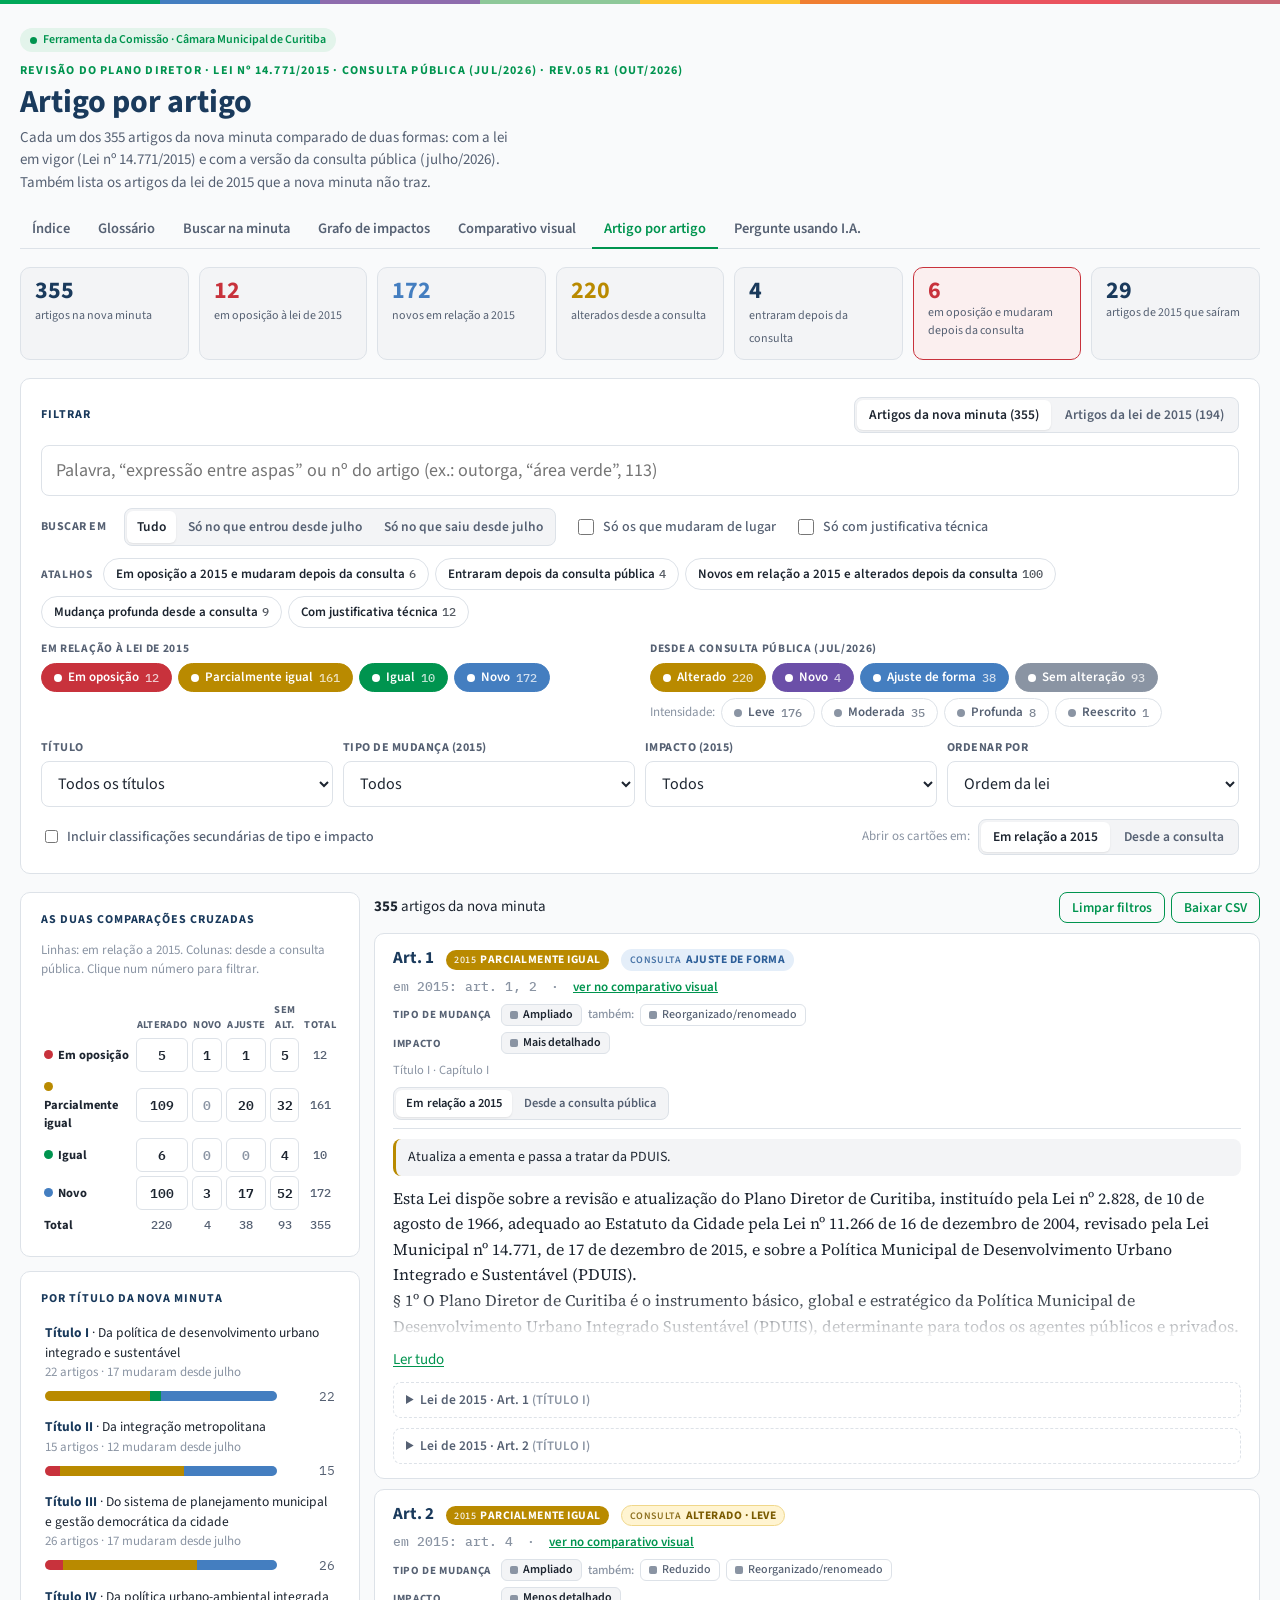
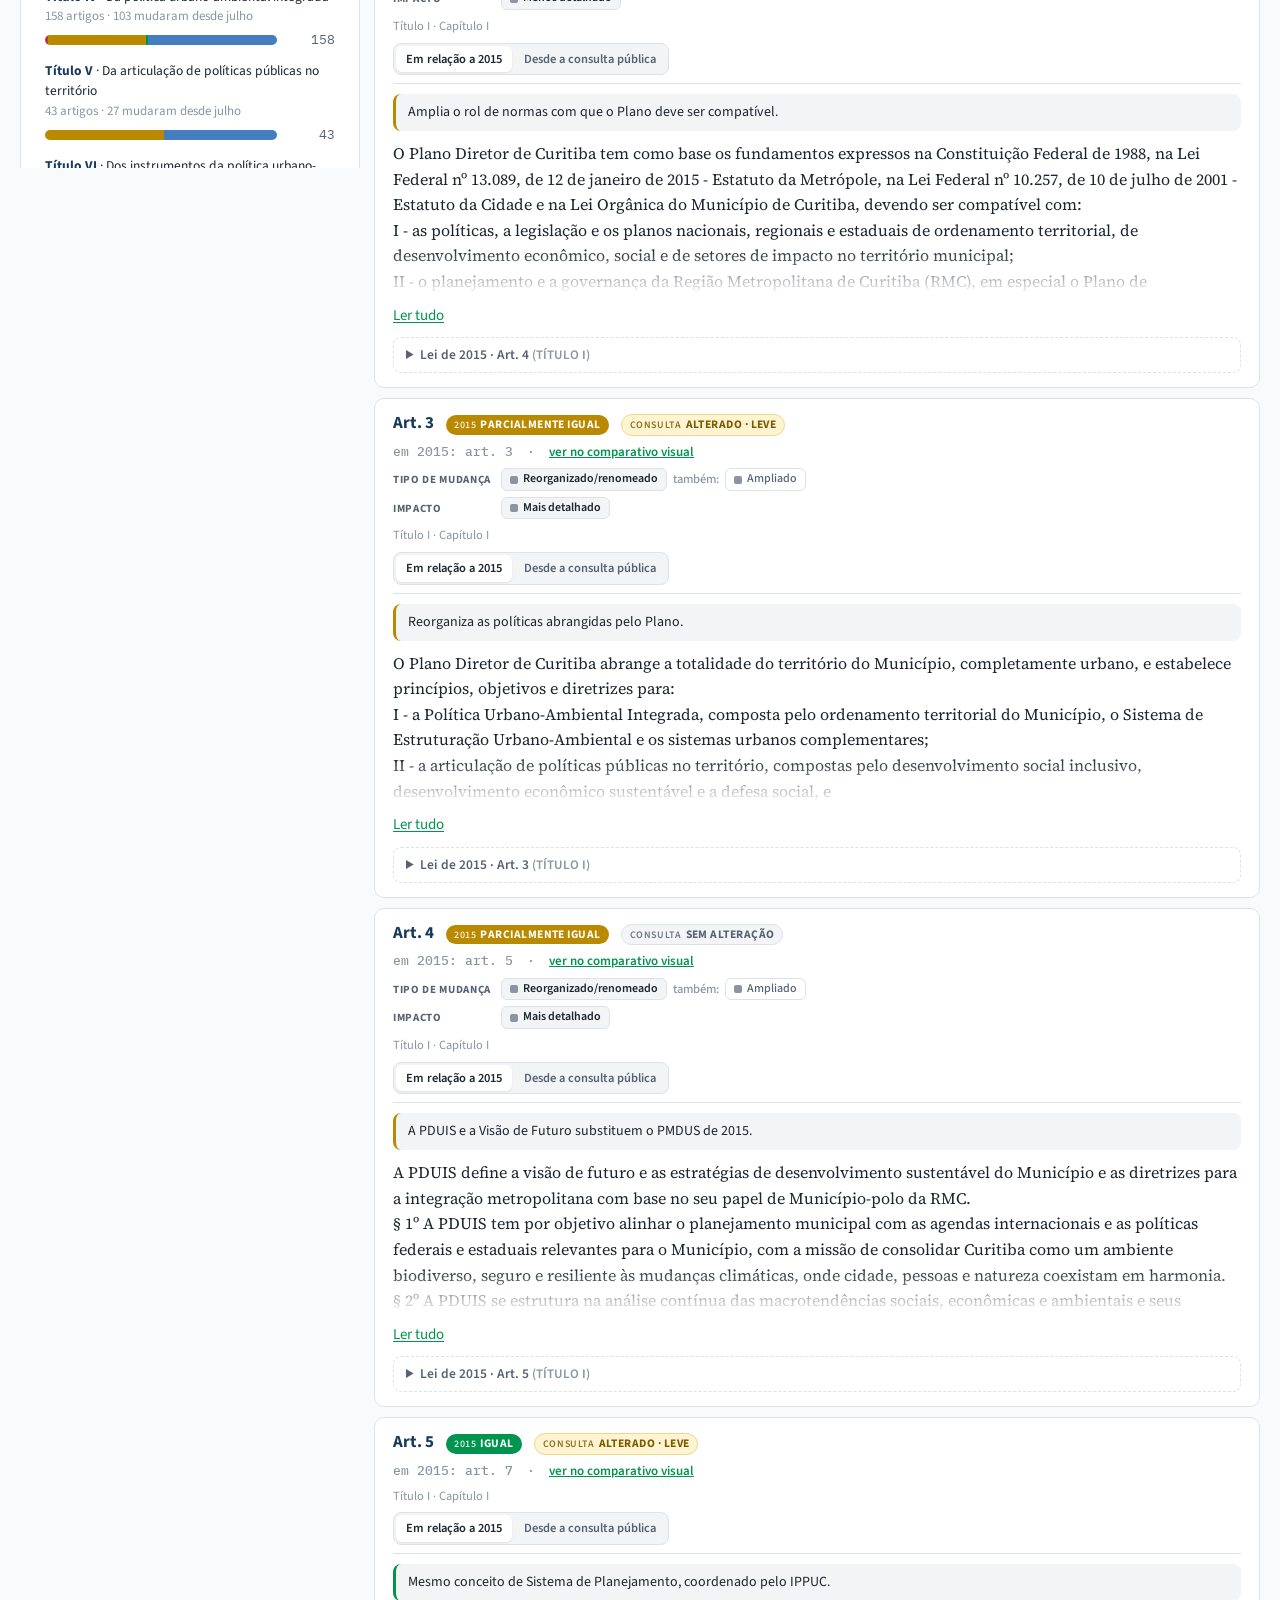
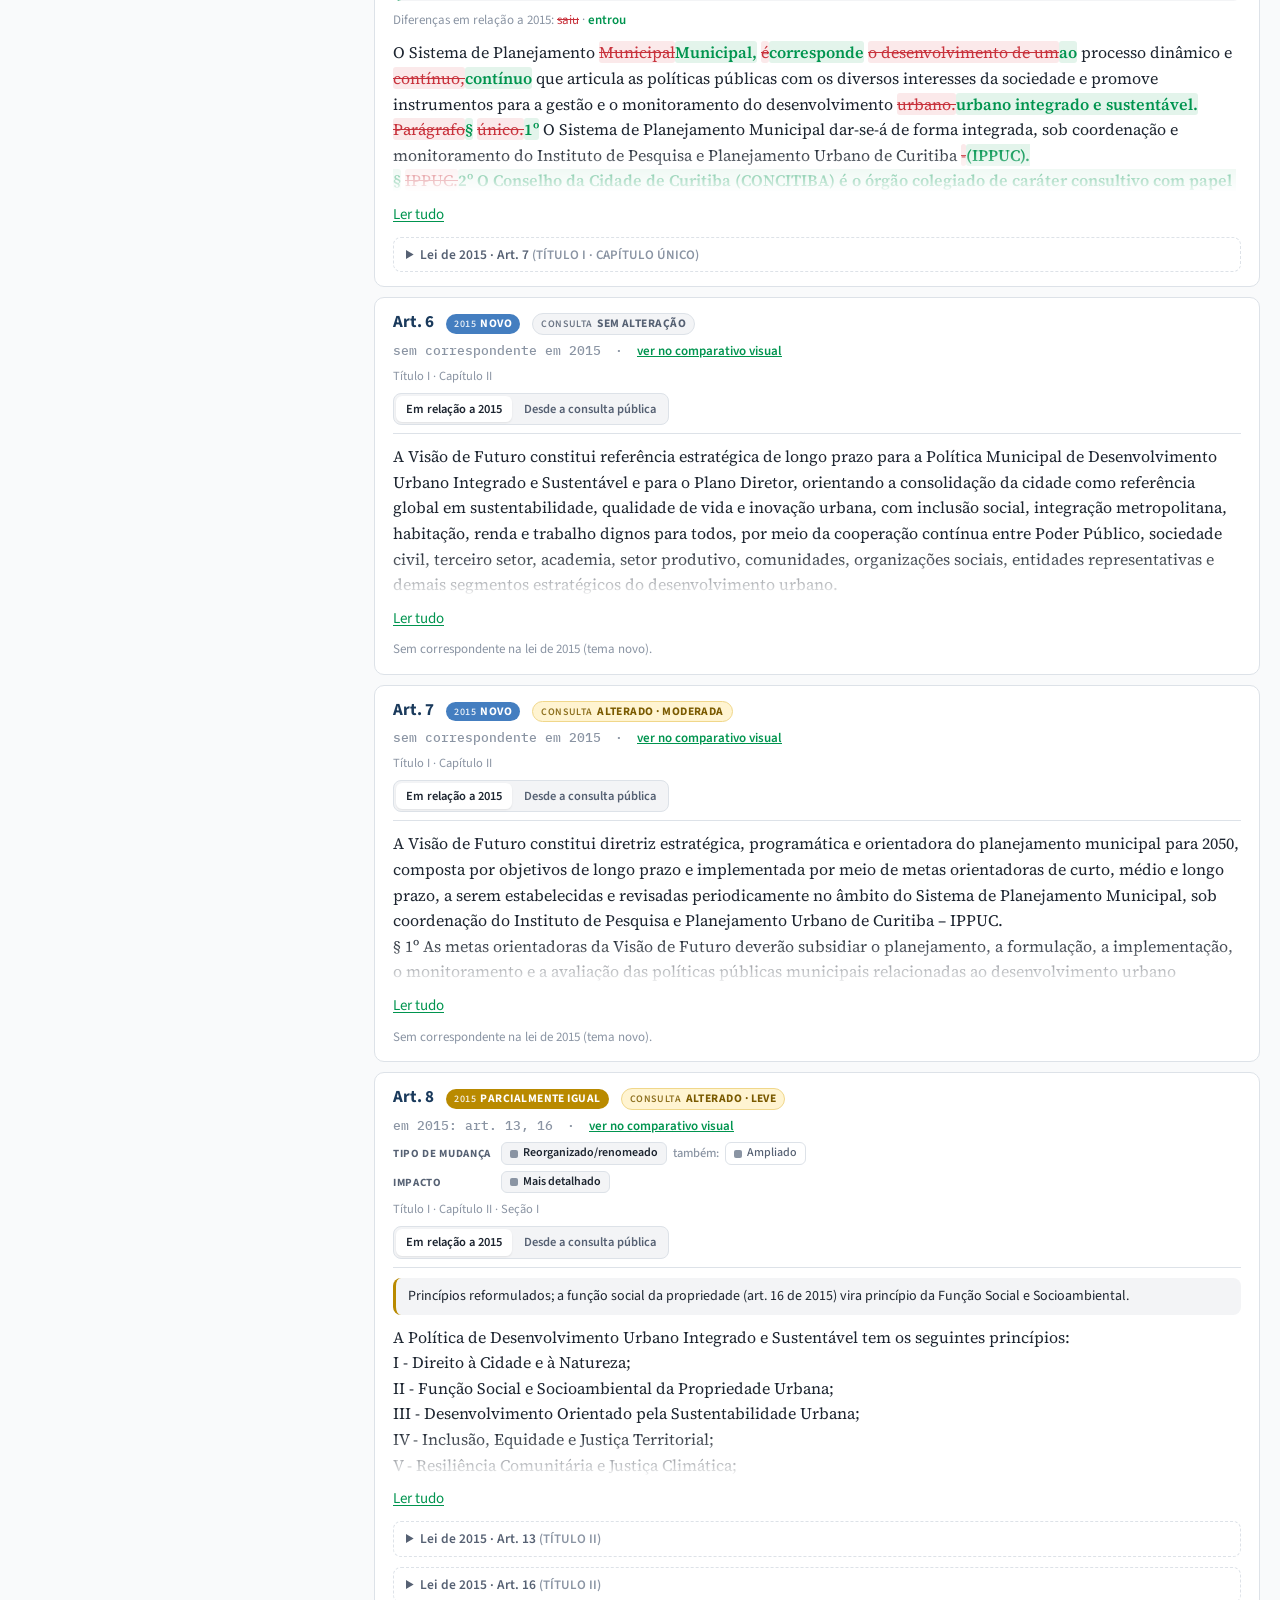
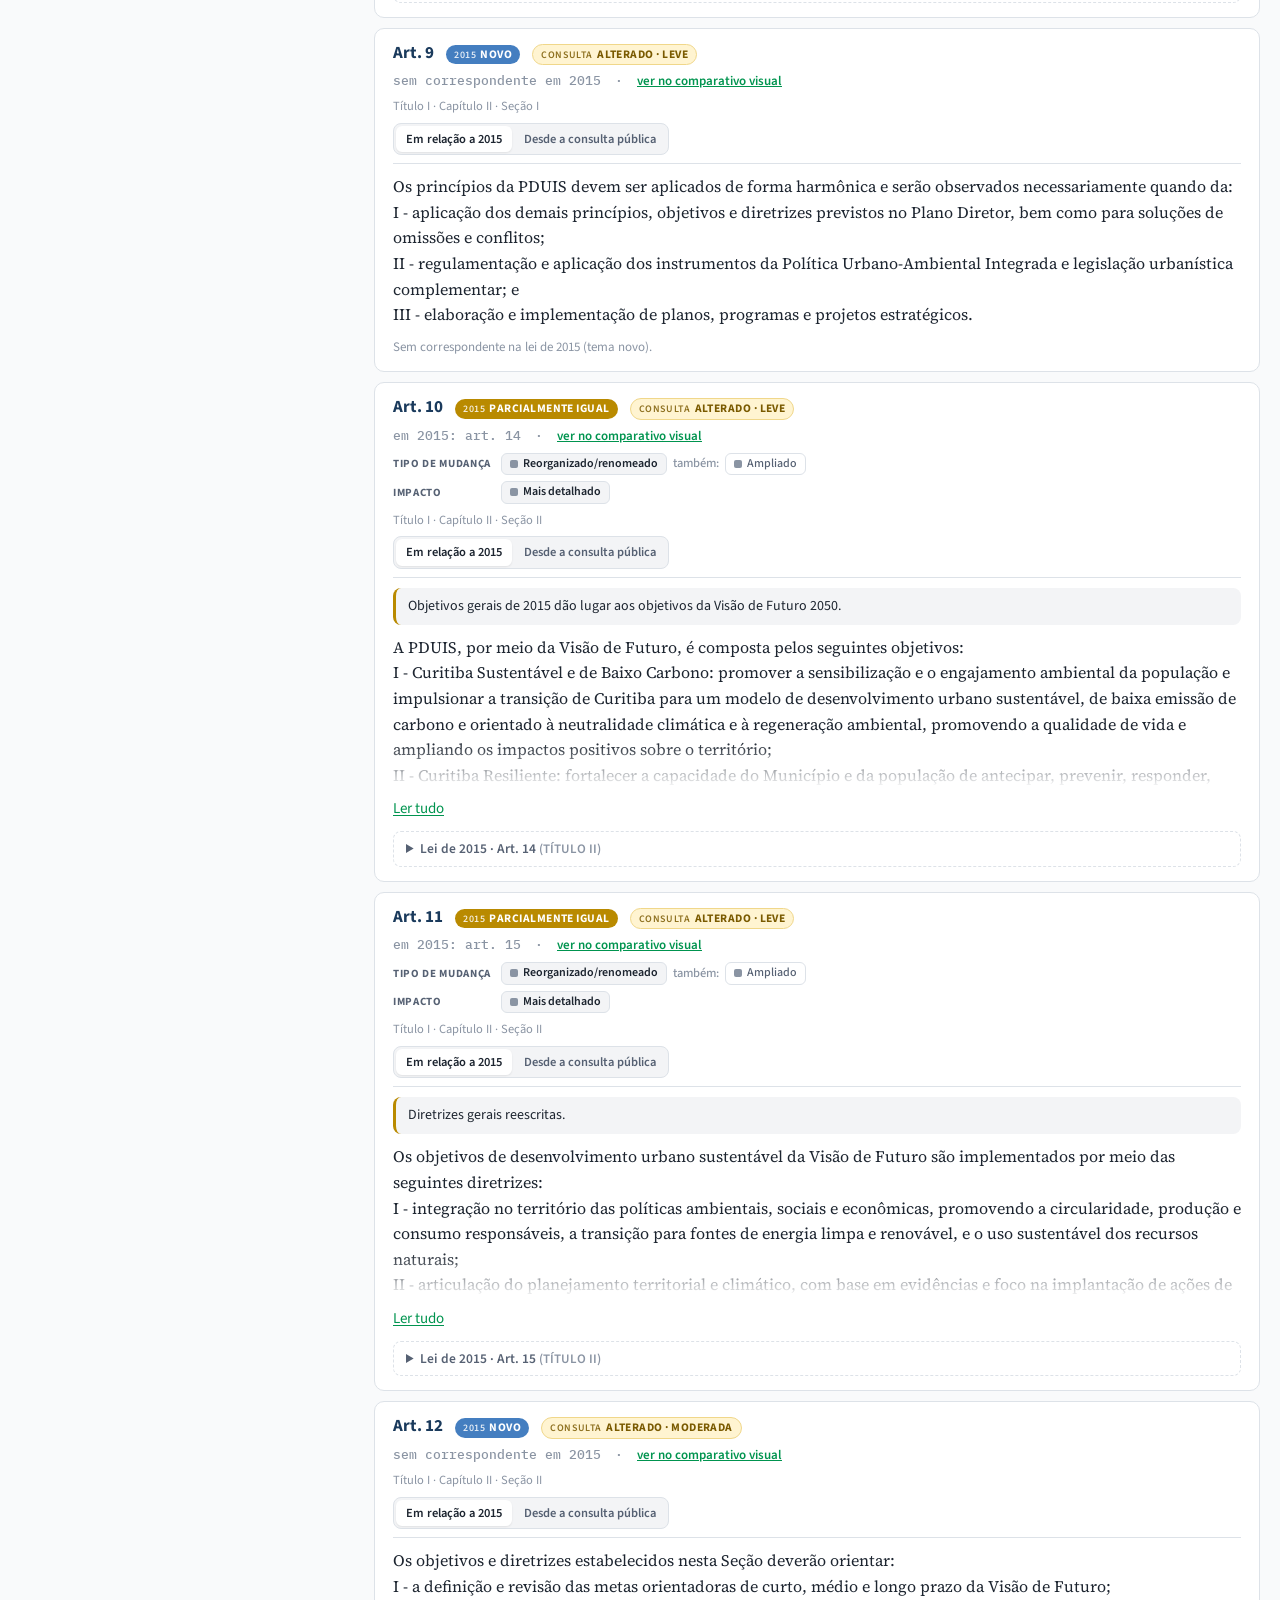
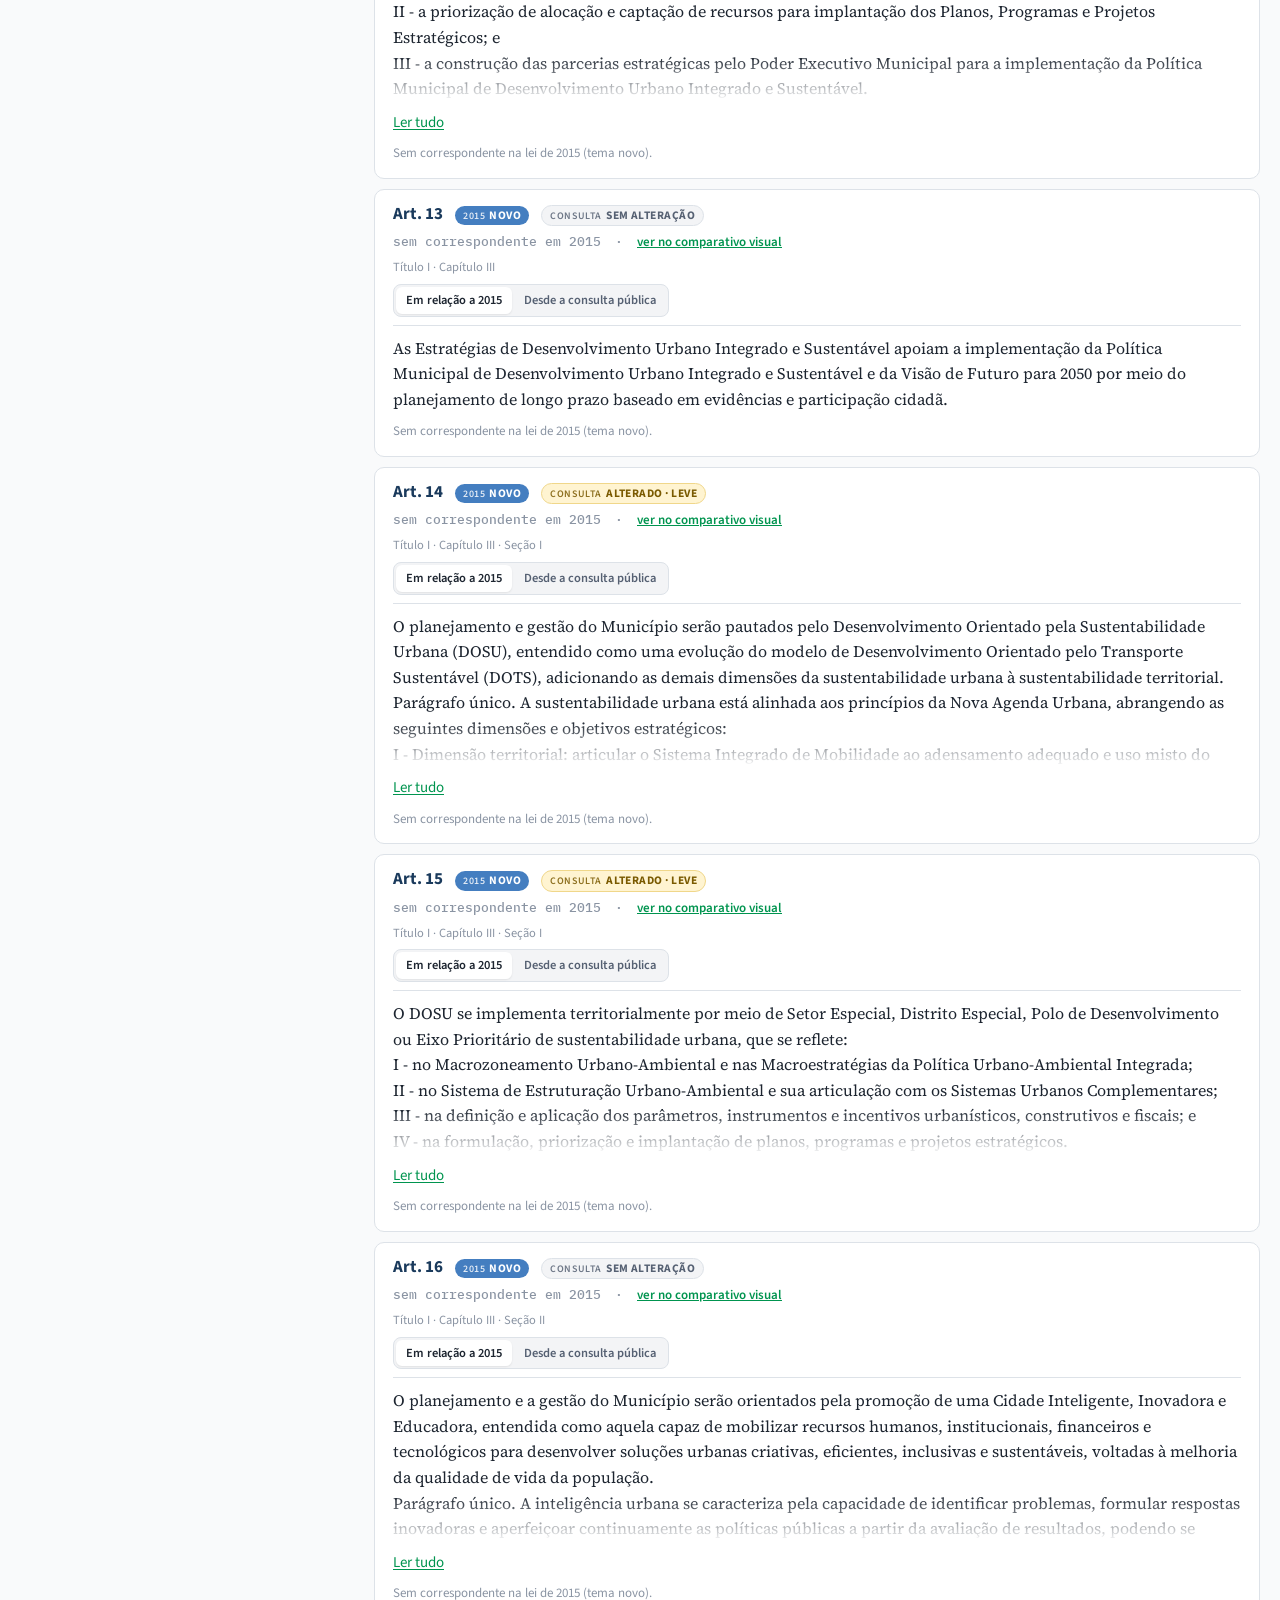
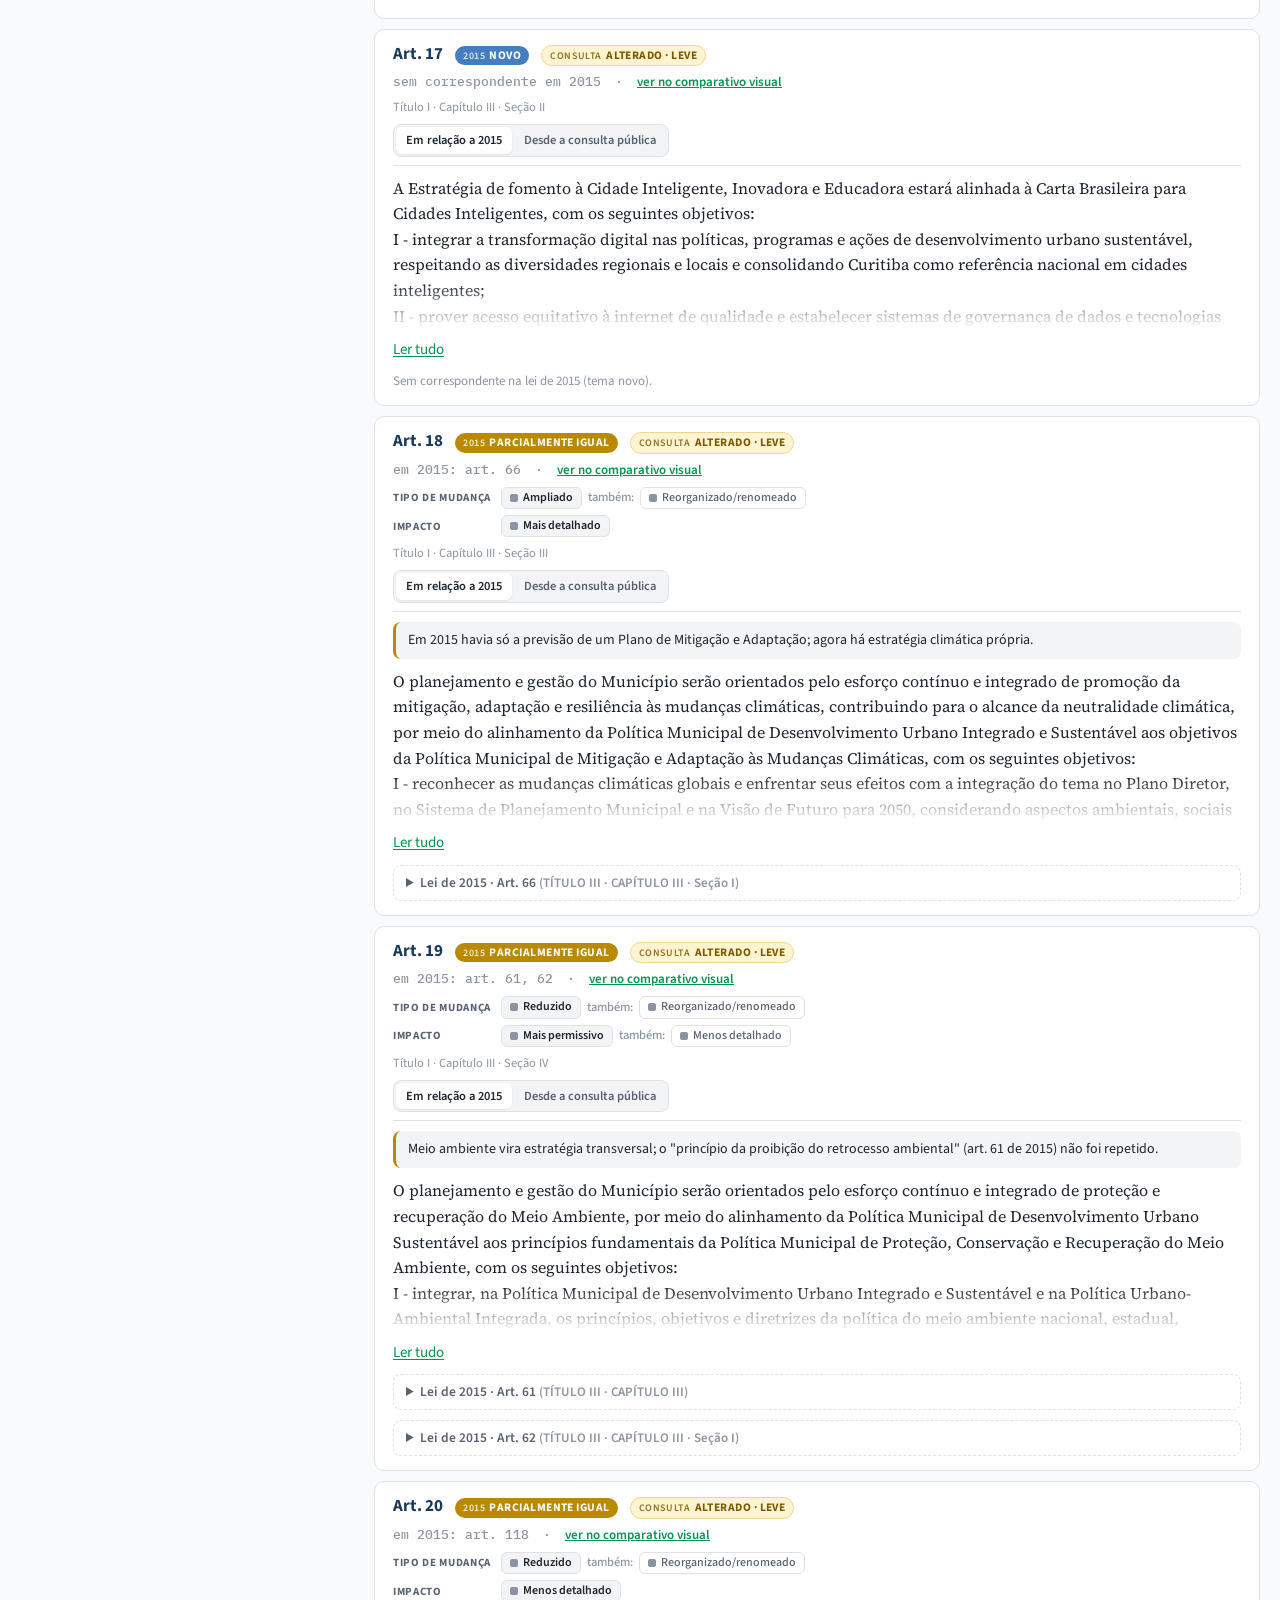
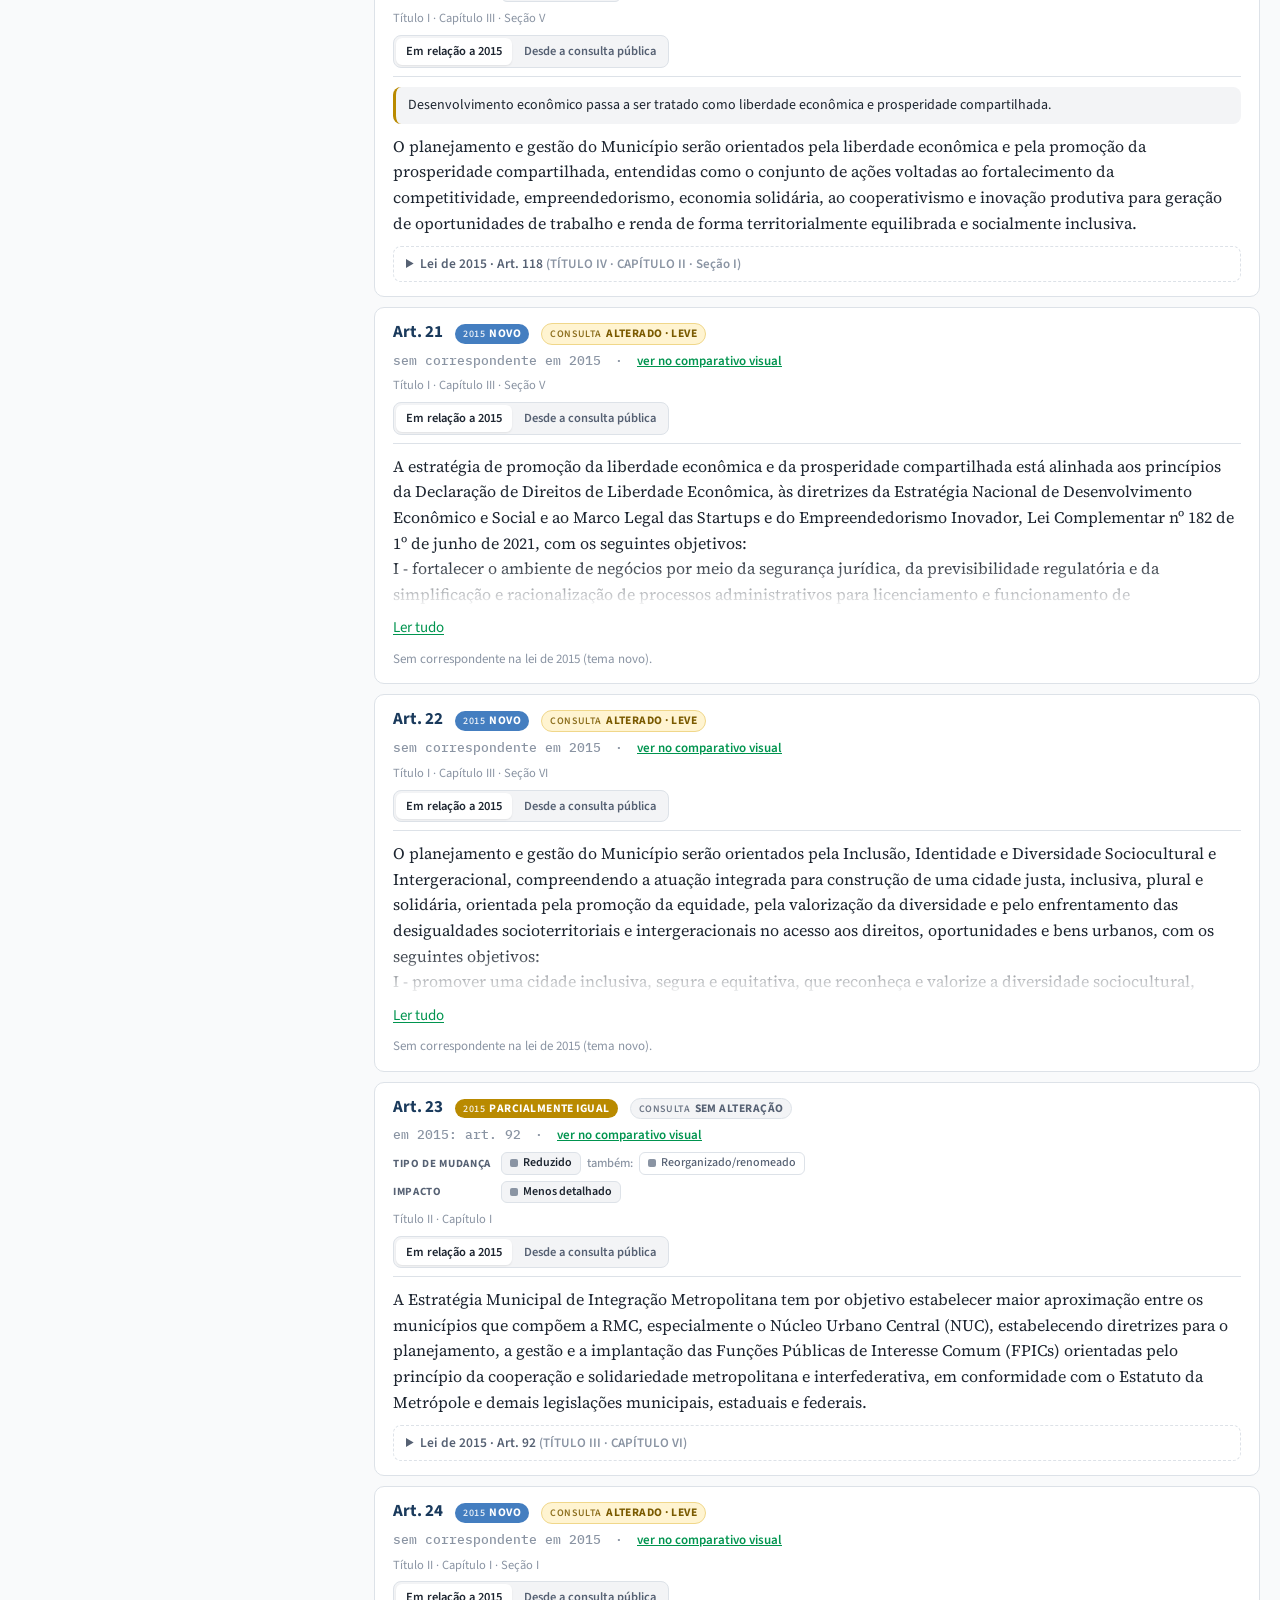
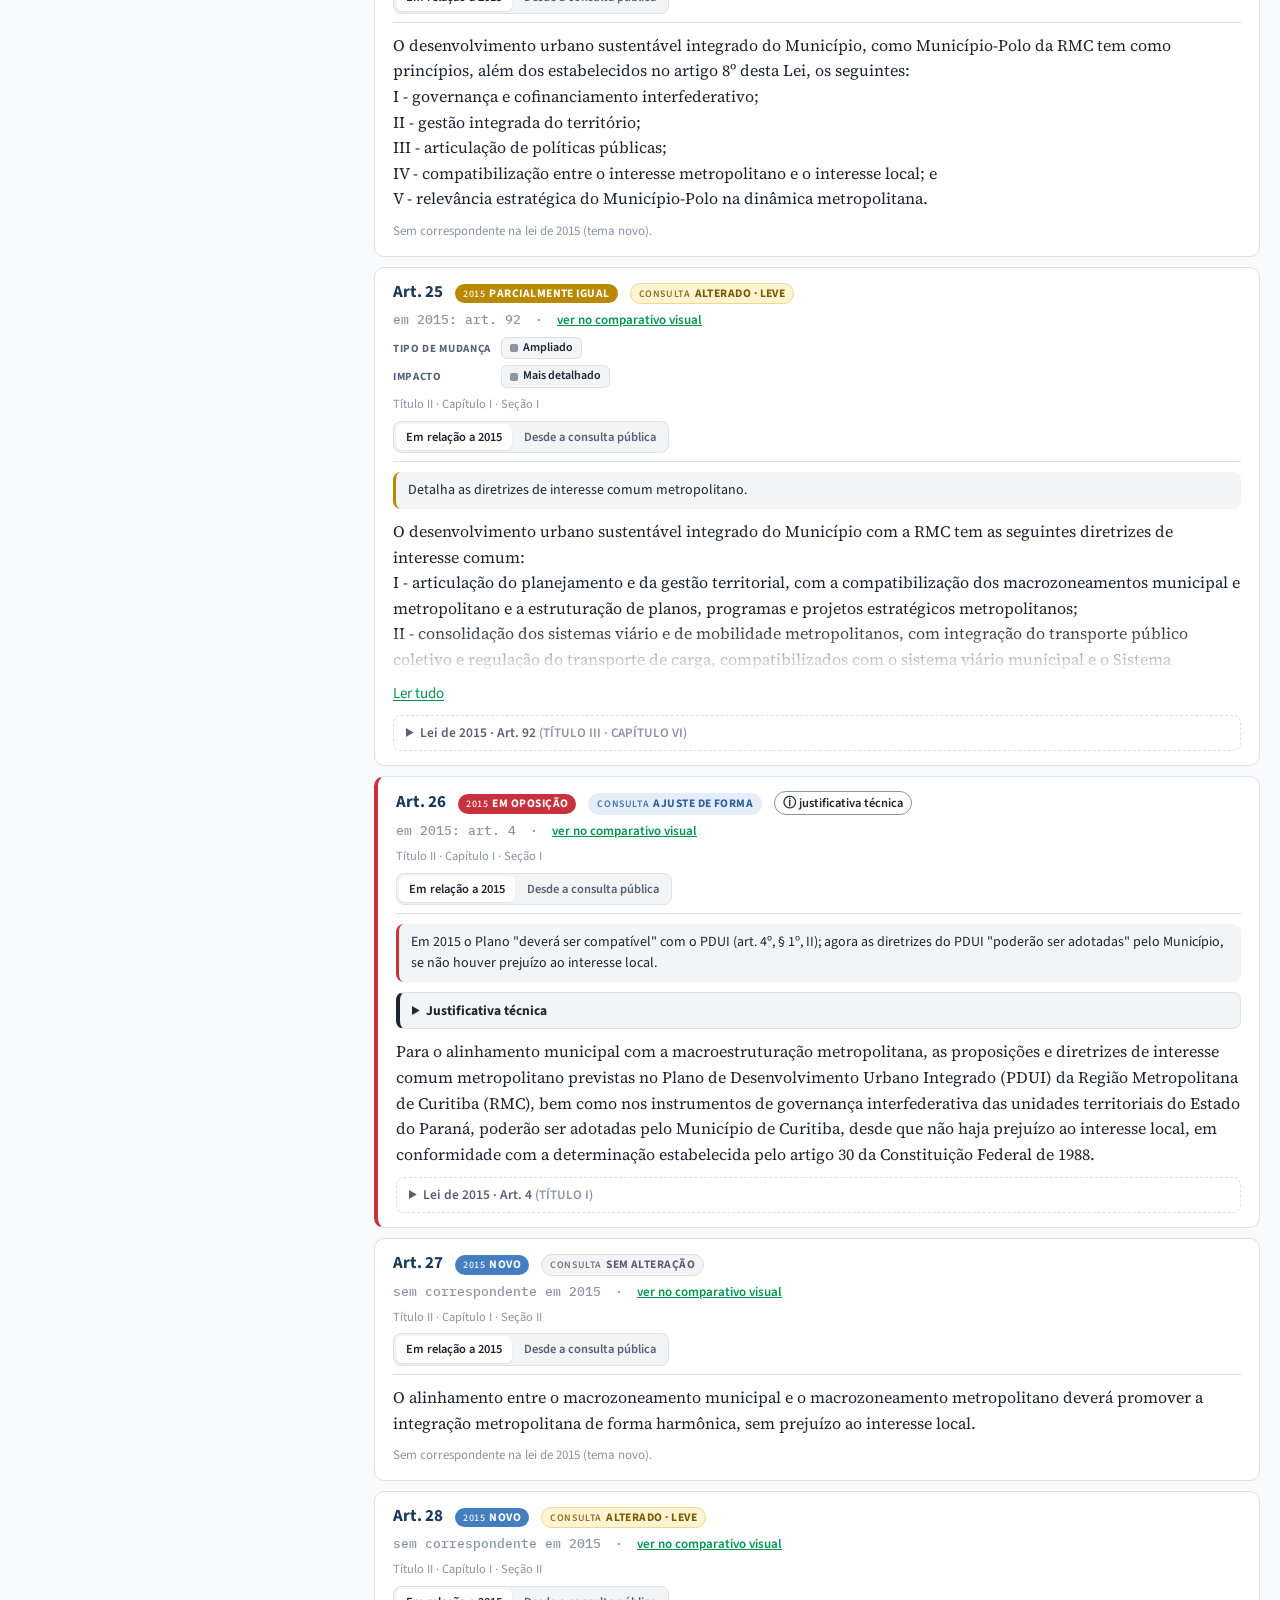
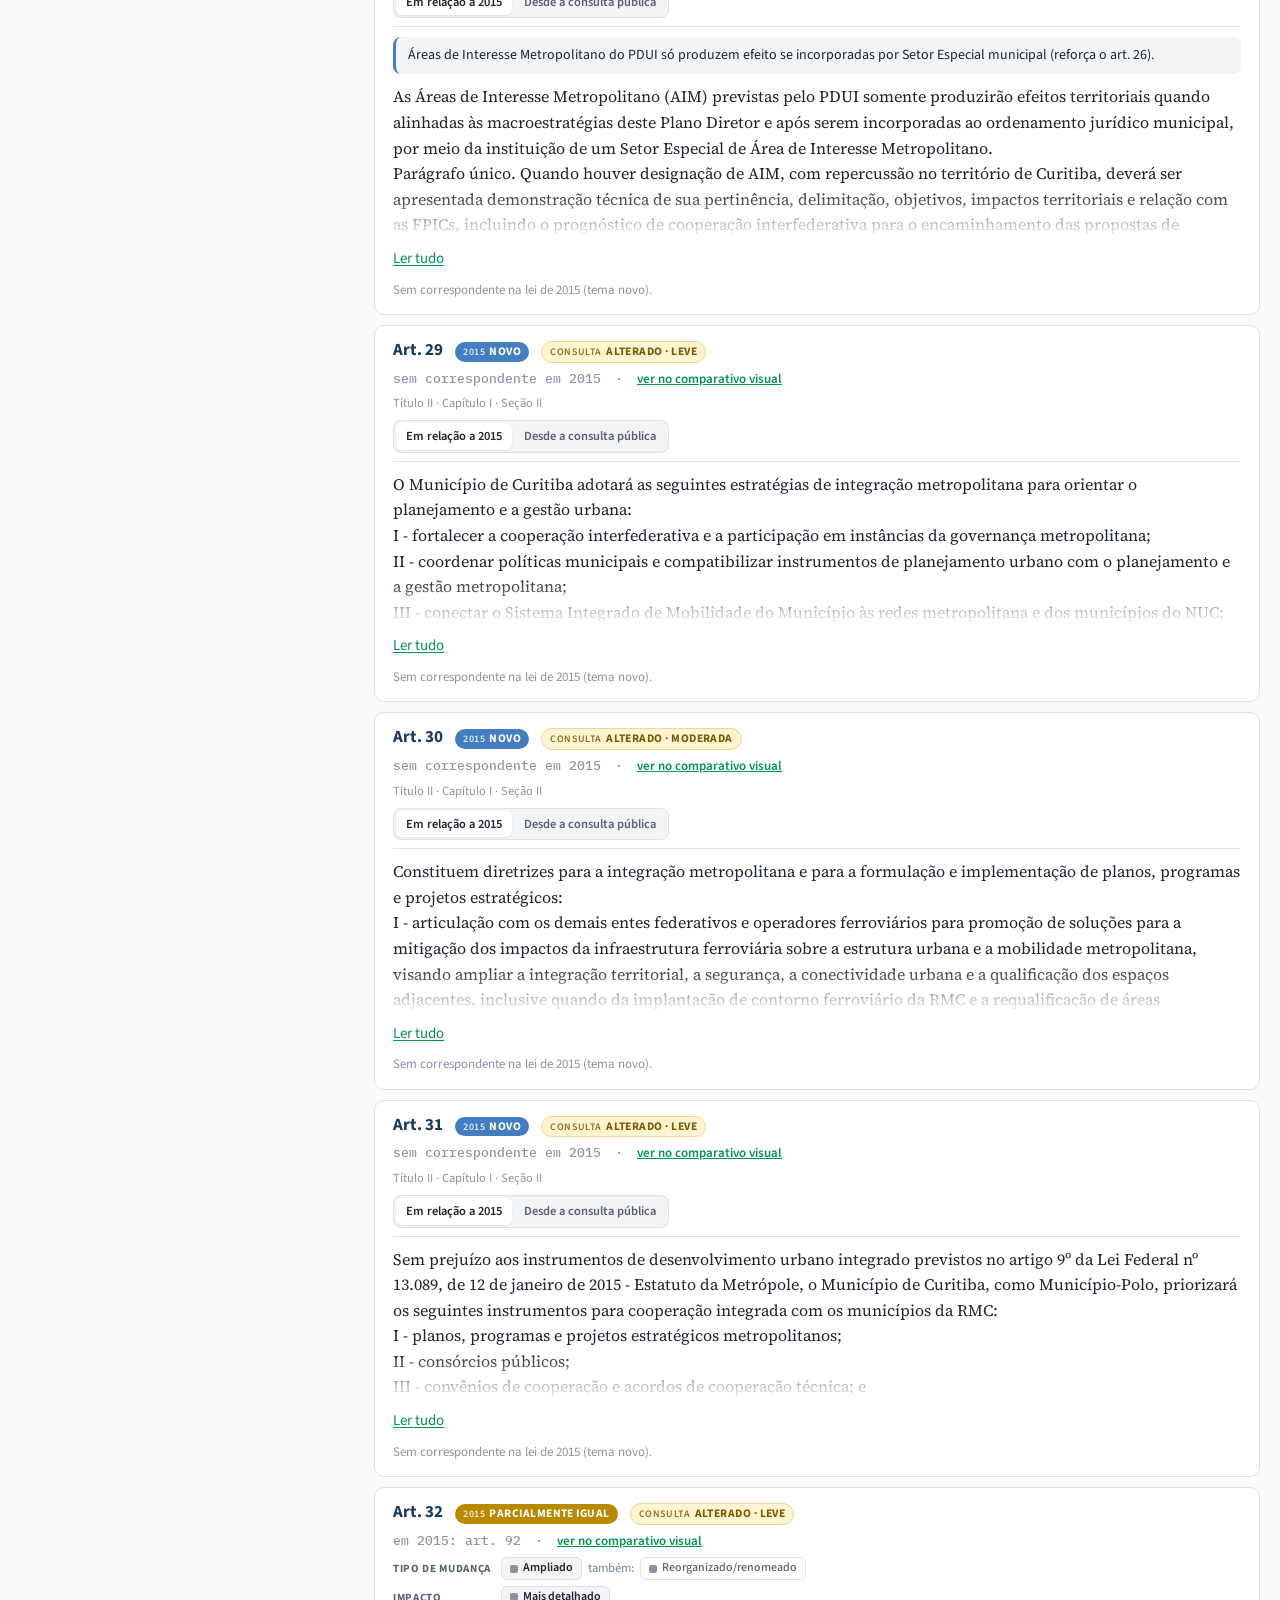
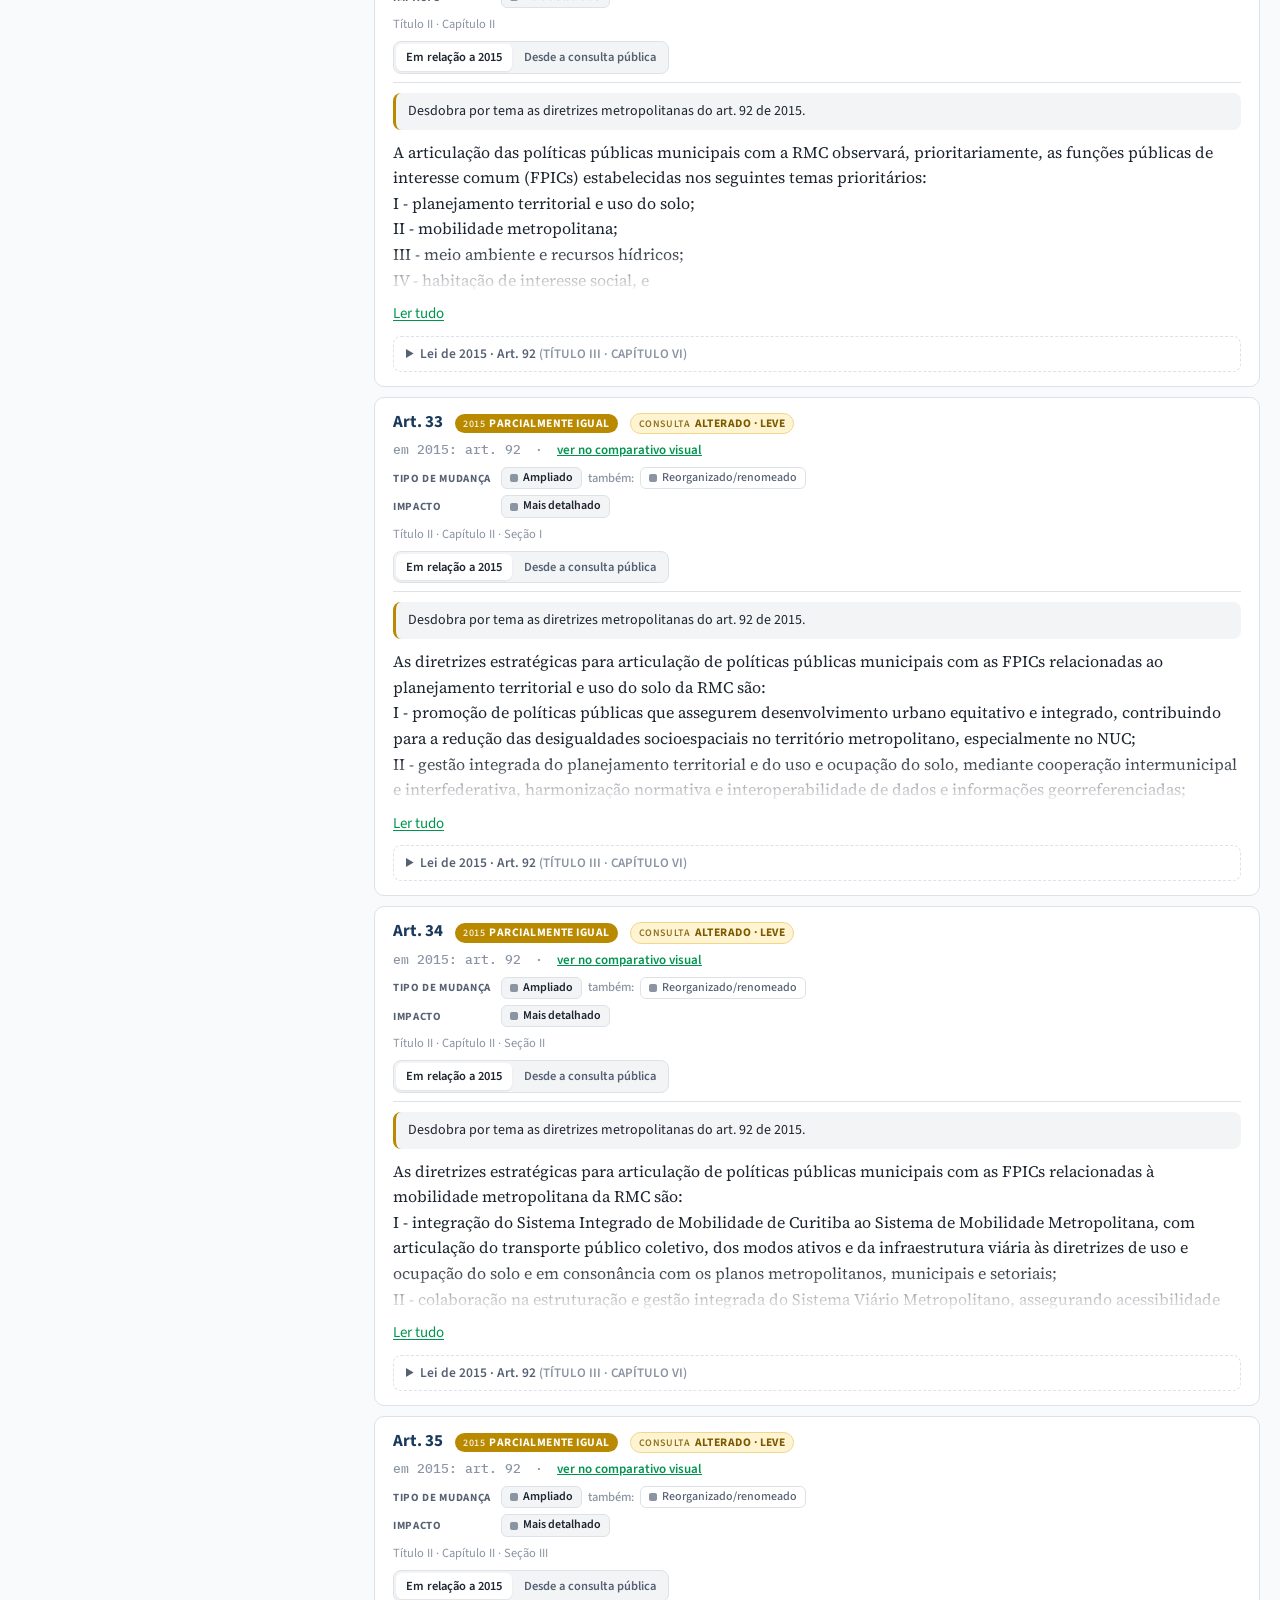
==== artigos.html @ d7da5b0b "Add files via upload" ====
<!doctype html>
<html lang="pt-BR">
<head>
<meta charset="UTF-8">
<meta name="viewport" content="width=device-width, initial-scale=1.0, viewport-fit=cover">
  <!-- Google Analytics (fluxo 16165894488) -->
  <script async src="https://www.googletagmanager.com/gtag/js?id=G-242PY3YEGE"></script>
  <script>
    window.dataLayer = window.dataLayer || [];
    function gtag(){dataLayer.push(arguments);}
    gtag('js', new Date());
    gtag('config', 'G-242PY3YEGE');
  </script>
<title>Artigo por Artigo</title>
<link rel="preconnect" href="https://fonts.googleapis.com">
<link rel="preconnect" href="https://fonts.gstatic.com" crossorigin>
<link href="https://fonts.googleapis.com/css2?family=Source+Sans+3:wght@400;500;600;700&family=Source+Serif+4:opsz,wght@8..60,400;8..60,600&family=IBM+Plex+Mono:wght@400;500&display=swap" rel="stylesheet">
<link rel="stylesheet" href="assets/estilo.css">
<style>
  :root { --s-igual: #00944F; --s-parcial: #B98A00; --s-novo: #447EC0; --s-contra: #C8323C; --s-sem: #8A94A3; }
  .grade { display: grid; grid-template-columns: 340px minmax(0, 1fr); gap: 14px; align-items: start; }
  .grade > aside { position: sticky; top: 12px; display: flex; flex-direction: column; gap: 14px; max-height: calc(100vh - 24px); overflow: auto; }
  @media (max-width: 900px) { .grade { grid-template-columns: minmax(0, 1fr); } .grade > aside { position: static; max-height: none; } }
  .numero.vermelho b { color: var(--s-contra); } .numero.ouro b { color: var(--s-parcial); } .numero.azul b { color: var(--s-novo); }
  .numero.destaque { border-color: var(--s-contra); background: color-mix(in srgb, var(--s-contra) 8%, var(--surface)); }
  .sit { font: 700 11.5px/1 var(--f-ui); letter-spacing: .04em; text-transform: uppercase; padding: 4px 8px; border-radius: 999px; color: #fff; background: var(--cor); white-space: nowrap; }
  .sit small, .sitj small { font: 600 10px/1 var(--f-ui); opacity: .85; margin-right: 4px; letter-spacing: .06em; }
  .sitj { font: 700 11.5px/1 var(--f-ui); letter-spacing: .04em; text-transform: uppercase; padding: 4px 8px; border-radius: 999px; background: var(--surface-2); color: var(--ink-soft); border: 1px solid var(--border); white-space: nowrap; }
  .sitj.Alterado { background: #FFF4D1; color: #7A5A00; border-color: #F0D78A; }
  .sitj.Novo { background: #EDE6F7; color: #5B3E8F; border-color: #D5C6EC; }
  .sitj.Ajuste { background: #E4EEF9; color: #2D5F99; border-color: transparent; }
  @media (prefers-color-scheme: dark) { :root:not([data-theme="light"]) .sitj.Alterado { background: #3A3112; color: #F2C230; border-color: #5A4A14; } :root:not([data-theme="light"]) .sitj.Ajuste { background: #1C2C40; color: #7DA9DE; } :root:not([data-theme="light"]) .sitj.Novo { background: #2B2140; color: #C3A8F0; border-color: #3E3060; } }
  :root[data-theme="dark"] .sitj.Alterado { background: #3A3112; color: #F2C230; border-color: #5A4A14; }
  :root[data-theme="dark"] .sitj.Ajuste { background: #1C2C40; color: #7DA9DE; }
  :root[data-theme="dark"] .sitj.Novo { background: #2B2140; color: #C3A8F0; border-color: #3E3060; }
  .tem-j { font: 600 12.5px var(--f-ui); color: var(--ink); border: 1px solid var(--ink-faint); border-radius: 999px; padding: 2px 8px; }
  .meta-art { display: flex; flex-wrap: wrap; gap: 4px 14px; font: 500 13px/1.3 var(--f-mono); color: var(--ink-faint); }
  .meta-art a { font-family: var(--f-ui); font-weight: 600; color: var(--primary); }
  .lugar { color: var(--c-prazo); font-family: var(--f-ui); }
  .sub { display: flex; flex-wrap: wrap; gap: 6px; align-items: center; font: 600 12.5px/1.2 var(--f-ui); }
  .sub .tag { padding: 3px 8px; border-radius: 6px; background: var(--surface-2); color: var(--ink); border: 1px solid var(--border); }
  .sub .tag.imp { border-style: dashed; }
  .sub .outros { color: var(--ink-faint); font-weight: 500; }
  .ti2 { display: grid; grid-template-columns: max-content 1fr; gap: 6px 10px; align-items: center; font: 600 12.5px/1.2 var(--f-ui); }
  .ti2 .rot { font: 700 11px var(--f-ui); letter-spacing: .06em; text-transform: uppercase; color: var(--ink-soft); }
  .ti2 .linha { display: flex; flex-wrap: wrap; gap: 6px; align-items: center; }
  .ti2 .tag { padding: 3px 8px; border-radius: 6px; background: var(--surface-2); color: var(--ink); border: 1px solid var(--border); }
  .ti2 .tag.sec { font-weight: 500; color: var(--ink-soft); background: var(--surface); }
  .ti2 .tambem { color: var(--ink-faint); font-weight: 500; }
  .art.contra { border-left: 4px solid var(--s-contra); }
  .nota { margin: 0; font-size: 14px; line-height: 1.5; color: var(--ink); background: var(--surface-2); border-radius: 8px; padding: 8px 12px; border-left: 3px solid var(--cor, var(--ink-faint)); }
  .texto { font: 16px/1.6 var(--f-lei); color: var(--ink); white-space: pre-wrap; overflow-wrap: anywhere; margin: 0; }
  .texto.recolhido { max-height: 9.6em; overflow: hidden; -webkit-mask-image: linear-gradient(#000 70%, transparent); mask-image: linear-gradient(#000 70%, transparent); }
  .texto del { color: var(--danger); background: var(--danger-soft); text-decoration: line-through; text-decoration-thickness: 1px; border-radius: 3px; }
  .texto ins { color: var(--primary); background: var(--primary-soft); text-decoration: none; font-weight: 600; border-radius: 3px; }
  .texto mark, .nota mark, .j-txt mark { background: var(--mark); color: var(--mark-ink); border-radius: 2px; }
  details.antigo { border: 1px dashed var(--border); border-radius: 8px; padding: 8px 12px; background: var(--surface); }
  details.antigo summary { cursor: pointer; font: 600 13.5px/1.3 var(--f-ui); color: var(--ink-soft); }
  details.antigo .texto { font-size: 15px; color: var(--ink-soft); margin-top: 8px; }
  .just { border: 1px solid var(--border); border-left: 4px solid var(--ink); border-radius: 8px; background: var(--surface-2); }
  .just > summary { cursor: pointer; padding: 8px 12px; font: 700 13.5px var(--f-ui); color: var(--ink); }
  .just .j-corpo { padding: 0 12px 12px; display: flex; flex-direction: column; gap: 8px; }
  .j-par { display: grid; grid-template-columns: 1fr 1fr; gap: 8px; }
  @media (max-width: 600px) { .j-par { grid-template-columns: 1fr; } }
  .j-par div { background: var(--surface); border: 1px solid var(--border); border-radius: 6px; padding: 7px 9px; font-size: 13.5px; line-height: 1.45; }
  .j-par b { display: block; font: 700 11px var(--f-ui); letter-spacing: .06em; text-transform: uppercase; color: var(--ink-soft); margin-bottom: 3px; }
  .j-txt { margin: 0; font-size: 14.5px; line-height: 1.55; white-space: pre-wrap; }
  .art-acoes { display: flex; flex-wrap: wrap; gap: 8px; align-items: center; }
  .abas-art { display: inline-flex; gap: 2px; background: var(--surface-2); border: 1px solid var(--border); border-radius: 8px; padding: 2px; }
  .abas-art button, .vista button, .seg button { appearance: none; border: 0; background: none; font: 600 12.5px/1 var(--f-ui); color: var(--ink-soft); padding: 7px 10px; border-radius: 6px; cursor: pointer; }
  .abas-art button[aria-pressed="true"], .vista button[aria-pressed="true"], .seg button[aria-pressed="true"] { background: var(--surface); color: var(--ink); box-shadow: 0 1px 2px rgba(0,0,0,.08); }
  .vista, .seg { display: inline-flex; gap: 2px; background: var(--surface-2); border: 1px solid var(--border); border-radius: 8px; padding: 2px; }
  .seg button { font-size: 13.5px; padding: 8px 12px; }
  .painel-aba { display: flex; flex-direction: column; gap: 10px; border-top: 1px solid var(--border); padding-top: 10px; }
  .mantido { font: 500 12.5px/1 var(--f-mono); color: var(--ink-soft); }
  .mantido i { display: inline-block; width: 60px; height: 6px; border-radius: 3px; background: var(--surface-2); vertical-align: middle; margin-right: 6px; overflow: hidden; position: relative; }
  .mantido i::after { content: ""; position: absolute; inset: 0 auto 0 0; width: var(--p); background: var(--g-remissao); }
  .legenda-diff { display: flex; flex-wrap: wrap; gap: 6px 14px; font-size: 13px; color: var(--ink-soft); }
  .legenda-diff del, .legenda-diff ins { font: 600 13px var(--f-lei); padding: 0 4px; border-radius: 3px; }
  .legenda-diff del { color: var(--danger); background: var(--danger-soft); }
  .legenda-diff ins { color: var(--primary); background: var(--primary-soft); text-decoration: none; }
  .barra4 { display: flex; height: 10px; border-radius: 5px; overflow: hidden; background: var(--surface-2); }
  .barra4 i { display: block; height: 100%; }
  aside .distrib-linha { grid-template-columns: minmax(0, 1fr) 3.2em; row-gap: 4px; }
  aside .distrib-nome { grid-column: 1 / -1; white-space: normal; }
  .legenda4 { display: flex; flex-direction: column; gap: 7px; font-size: 13px; color: var(--ink-soft); }
  .legenda4 b { color: var(--ink); }
  .legenda4 span.p { display: inline-block; width: 10px; height: 10px; border-radius: 50%; background: var(--cor); margin-right: 6px; vertical-align: middle; }
  .grupo-chips { display: flex; flex-direction: column; gap: 6px; }
  .grupo-chips .rotulo { font: 700 11.5px var(--f-ui); letter-spacing: .06em; text-transform: uppercase; color: var(--ink-soft); }
  .duas-col { display: grid; grid-template-columns: 1fr 1fr; gap: 12px 20px; }
  @media (max-width: 900px) { .duas-col { grid-template-columns: 1fr; } }
  .atalhos { display: flex; flex-wrap: wrap; gap: 6px; align-items: center; }
  .atalhos .rotulo { font: 700 11.5px var(--f-ui); letter-spacing: .06em; text-transform: uppercase; color: var(--ink-soft); margin-right: 4px; }
  .atalhos button { appearance: none; border: 1px solid var(--border); background: var(--surface); border-radius: 999px; padding: 6px 12px; font: 600 13px var(--f-ui); color: var(--ink); cursor: pointer; }
  .atalhos button:hover { border-color: var(--ink-faint); }
  .atalhos button[aria-pressed="true"] { background: var(--ink); color: var(--surface); border-color: var(--ink); }
  .atalhos button .qt { font: 500 11.5px var(--f-mono); opacity: .75; margin-left: 4px; }
  table.cruz { width: 100%; border-collapse: collapse; font-size: 13px; }
  table.cruz th { font: 700 10.5px var(--f-ui); letter-spacing: .03em; text-transform: uppercase; color: var(--ink-soft); padding: 4px 3px; text-align: center; vertical-align: bottom; }
  table.cruz th.lin { text-align: left; text-transform: none; font-size: 12.5px; letter-spacing: 0; color: var(--ink); vertical-align: middle; }
  table.cruz th.lin span { display: inline-block; width: 9px; height: 9px; border-radius: 50%; background: var(--cor); margin-right: 5px; }
  table.cruz td { padding: 2px; text-align: center; }
  table.cruz td button { appearance: none; width: 100%; border: 1px solid var(--border); background: var(--surface); border-radius: 6px; padding: 5px 0; font: 600 13px var(--f-mono); color: var(--ink); cursor: pointer; }
  table.cruz td button:hover { border-color: var(--ink-faint); }
  table.cruz td button.on { background: var(--ink); color: var(--surface); border-color: var(--ink); }
  table.cruz td button.zero { color: var(--ink-faint); }
  table.cruz td.tot { font: 500 12px var(--f-mono); color: var(--ink-soft); }
  .mais { align-self: center; }
  button.numero { display: flex; flex-direction: column; justify-content: flex-start; align-items: flex-start; color: inherit; }
  button.numero:hover { border-color: var(--ink-faint); }
</style>
</head>
<body>
<div class="faixa" aria-hidden="true"></div>
<div class="page wide">
  <header class="topo">
    <span class="selo">Ferramenta da Comissão · Câmara Municipal de Curitiba</span>
    <p class="eyebrow">Revisão do Plano Diretor · Lei nº 14.771/2015 · consulta pública (jul/2026) · Rev.05 r1 (out/2026)</p>
    <h1>Artigo por artigo</h1>
    <p class="subtitulo">Cada um dos 355 artigos da nova minuta comparado de duas formas: com a lei em vigor (Lei nº 14.771/2015) e com a versão da consulta pública (julho/2026). Também lista os artigos da lei de 2015 que a nova minuta não traz.</p>
  </header>

  <nav class="abas" aria-label="Seções da ferramenta">
    <a href="index.html#indice">Índice</a>
    <a href="index.html#glossario">Glossário</a>
    <a href="index.html#busca">Buscar na minuta</a>
    <a href="grafo.html">Grafo de impactos</a>
    <a href="comparativo.html">Comparativo visual</a>
    <a href="artigos.html" class="ativa" aria-current="page">Artigo por artigo</a>
    <a href="index.html#pergunte">Pergunte usando I.A.</a>
  </nav>

  <div class="numeros" id="numeros"></div>

  <section class="card">
    <div class="art-acoes" style="justify-content:space-between">
      <h2>Filtrar</h2>
      <span class="seg" id="g" role="group" aria-label="O que listar">
        <button type="button" data-g="novos" aria-pressed="true">Artigos da nova minuta (355)</button>
        <button type="button" data-g="antigos" aria-pressed="false">Artigos da lei de 2015 (194)</button>
      </span>
    </div>
    <div class="busca-linha">
      <input type="search" id="q" placeholder="Palavra, “expressão entre aspas” ou nº do artigo (ex.: outorga, “área verde”, 113)" aria-label="Buscar" autocomplete="off">
    </div>
    <div class="opcoes" id="opcoes-novos">
      <span class="rotulo">Buscar em</span>
      <span class="grupo">
        <input type="radio" name="onde" id="onde-tudo" value="tudo" checked><label for="onde-tudo">Tudo</label>
        <input type="radio" name="onde" id="onde-ins" value="ins"><label for="onde-ins">Só no que entrou desde julho</label>
        <input type="radio" name="onde" id="onde-del" value="del"><label for="onde-del">Só no que saiu desde julho</label>
      </span>
      <label class="check"><input type="checkbox" id="so-lugar"> Só os que mudaram de lugar</label>
      <label class="check"><input type="checkbox" id="so-just"> Só com justificativa técnica</label>
    </div>
    <div class="atalhos" id="atalhos"></div>
    <div class="duas-col" id="chips-novos">
      <div class="grupo-chips"><span class="rotulo">Em relação à lei de 2015</span><div class="chips" id="chips-15"></div></div>
      <div class="grupo-chips"><span class="rotulo">Desde a consulta pública (jul/2026)</span><div class="chips" id="chips-jul"></div><div class="chips" id="chips-grau"></div></div>
    </div>
    <div class="chips" id="chips-ant" hidden></div>
    <div class="filtros">
      <div><label for="f-titulo">Título</label><select id="f-titulo"><option value="">Todos os títulos</option></select></div>
      <div class="so-novos"><label for="f-tipo">Tipo de mudança (2015)</label><select id="f-tipo"><option value="">Todos</option></select></div>
      <div class="so-novos"><label for="f-imp">Impacto (2015)</label><select id="f-imp"><option value="">Todos</option></select></div>
      <div class="so-novos"><label for="ordem">Ordenar por</label><select id="ordem"><option value="lei">Ordem da lei</option><option value="contra">Em oposição primeiro</option><option value="mudanca">Maior mudança desde julho primeiro</option></select></div>
    </div>
    <div class="art-acoes" style="justify-content:space-between">
      <label class="check so-novos" style="display:inline-flex;gap:6px;align-items:center;font:500 14px var(--f-ui);text-transform:none;letter-spacing:0;color:var(--ink-soft);margin:0"><input type="checkbox" id="f-outros"> Incluir classificações secundárias de tipo e impacto</label>
      <span class="art-acoes so-novos"><span class="dica" style="margin:0">Abrir os cartões em:</span><span class="seg" id="aba-padrao" role="group" aria-label="Aba aberta nos cartões"><button type="button" data-a="l15" aria-pressed="true">Em relação a 2015</button><button type="button" data-a="jul" aria-pressed="false">Desde a consulta</button></span></span>
    </div>
  </section>

  <div class="grade">
    <aside>
      <section class="card so-novos">
        <h2>As duas comparações cruzadas</h2>
        <p class="dica" style="margin:0 0 6px">Linhas: em relação a 2015. Colunas: desde a consulta pública. Clique num número para filtrar.</p>
        <div id="cruz"></div>
      </section>
      <section class="card">
        <h2 id="dist-tit">Por título</h2>
        <div class="distrib" id="distrib"></div>
      </section>
      <section class="card suave">
        <h2>Como ler</h2>
        <div class="legenda4" id="legenda"></div>
        <details class="so-novos"><summary class="dica" style="cursor:pointer;font-weight:600">Desde a consulta pública</summary>
          <p class="dica" style="margin:6px 0 0"><b>Alterado:</b> mudou o conteúdo. A intensidade indica quanto do texto de julho foi mantido: leve (80% ou mais), moderada (40–80%), profunda (menos de 40%) ou reescrito.<br><b>Ajuste de forma:</b> só pontuação, maiúsculas, acentos ou espaços.<br><b>Novo:</b> não existia na versão de julho.<br>Os artigos foram pareados pelo texto, não pelo número, porque a numeração mudou a partir do art. 112.</p>
          <div class="legenda-diff" style="margin-top:6px"><span><del>texto retirado</del></span><span><ins>texto incluído</ins></span></div></details>
        <details class="so-novos"><summary class="dica" style="cursor:pointer;font-weight:600">Tipo de mudança e impacto (2015)</summary>
          <p class="dica" style="margin:6px 0 0">Cada artigo parcialmente igual recebe um tipo de mudança e um impacto principais e, quando cabe, outros secundários.</p>
          <dl class="defs" id="defs" style="font-size:13px;line-height:1.45"></dl></details>
        <p class="dica">A classificação foi feita lendo os textos, artigo a artigo. Serve para orientar a análise e não substitui a leitura jurídica.</p>
      </section>
    </aside>
    <main style="display:flex;flex-direction:column;gap:10px;min-width:0">
      <div class="resumo"><p id="resumo"></p><div class="acoes"><button type="button" class="btn-sec" id="bt-limpar">Limpar filtros</button><button type="button" class="btn-sec" id="bt-csv">Baixar CSV</button></div></div>
      <div class="lista-artigos" id="lista"></div>
      <button type="button" class="btn-sec mais" id="bt-mais" hidden>Mostrar mais</button>
    </main>
  </div>

  <footer class="rodape" id="rodape"></footer>
</div>

<script src="dados/lei2015_x_rev05.js"></script>
<script src="dados/versoes_jul_out.js"></script>
<script src="dados/justificativas.js"></script>
<script>
(() => {
  const D = window.LEI2015, VS = window.VERSOES, J = window.JUSTIFICATIVAS || {};
  const NOV = D.novos, ANT = D.antigos, A15 = new Map(ANT.map((a) => [a.n, a]));
  const $ = (id) => document.getElementById(id);
  const esc = (s) => String(s ?? '').replace(/[&<>"]/g, (c) => ({ '&': '&amp;', '<': '&lt;', '>': '&gt;', '"': '&quot;' }[c]));
  const semAc = (s) => String(s || '').normalize('NFC').normalize('NFD').replace(/[̀-ͯ]/g, '').toLowerCase();
  const LOTE = 40;
  const temJ = (n) => !!(J[n] && J[n].justificativa);
  const J15 = window.JUSTIFICATIVAS_2015 || {};
  const temJ15 = (n) => !!(J15[n] && J15[n].justificativa);
  const COR = { 'Igual': 'var(--s-igual)', 'Parcialmente igual': 'var(--s-parcial)', 'Novo': 'var(--s-novo)', 'Em oposição': 'var(--s-contra)',
    'Mantido igual': 'var(--s-igual)', 'Mantido com mudanças': 'var(--s-parcial)', 'Alterado em oposição': 'var(--s-contra)', 'Sem correspondente': 'var(--s-sem)' };
  const S15 = ['Em oposição', 'Parcialmente igual', 'Igual', 'Novo'];
  const SJ = ['Alterado', 'Novo', 'Ajuste de forma', 'Sem alteração'];
  const COR_J = { 'Alterado': 'var(--c-prazo, #B98A00)', 'Novo': '#6B4FA8', 'Ajuste de forma': 'var(--g-remissao, #2D5F99)', 'Sem alteração': 'var(--ink-faint)' };
  const GRAUS = ['Leve', 'Moderada', 'Profunda', 'Reescrito'];
  const SA = ['Sem correspondente', 'Alterado em oposição', 'Mantido com mudanças', 'Mantido igual'];
  const EXPL = {
    'Igual': 'mesmo conteúdo normativo, só ajustes de redação.',
    'Parcialmente igual': 'o tema já existia em 2015; mantém o núcleo e amplia, detalha ou muda parte da regra.',
    'Novo': 'tema ou instrumento sem correspondente na lei de 2015.',
    'Em oposição': 'inverte a regra de 2015: obrigação vira faculdade, garantia ou controle social é reduzido, proteção é estreitada ou matéria que exigia lei passa para ato do Executivo.',
    'Sem correspondente': 'artigo de 2015 que a nova minuta não traz.',
    'Alterado em oposição': 'artigo de 2015 cuja regra é invertida pela nova minuta.',
    'Mantido com mudanças': 'o tema continua na nova minuta, com mudanças.',
    'Mantido igual': 'reproduzido na nova minuta sem mudança de conteúdo.' };
  const DEF_T = { 'Ampliado': 'acrescenta objetivos, diretrizes, hipóteses ou instrumentos ao que havia em 2015.', 'Reduzido': 'retira parte do conteúdo de 2015 (incisos, programas, exigências, prioridades).', 'Regra alterada': 'muda prazo, valor, percentual, critério, área de incidência ou procedimento.', 'Delegado a outra norma': 'o que estava escrito na lei passa a depender de lei específica, regulamento ou ato do Executivo.', 'Reorganizado/renomeado': 'mesmo tema com nova estrutura, nome ou enquadramento (ex.: PMDUS → PDUIS).' };
  const DEF_I = { 'Mais restritivo': 'cria ou amplia obrigações, ônus ou controles.', 'Mais permissivo': 'flexibiliza parâmetros, amplia potencial construtivo ou retira proteção ou controle.', 'Mais detalhado': 'mais conteúdo normativo, sem inverter a direção da regra.', 'Menos detalhado': 'texto mais genérico; perde conteúdo operativo de 2015.', 'Só redação': 'muda a forma, não o efeito.' };
  $('defs').innerHTML = '<dt style="margin-top:8px;font-weight:700">Tipo de mudança</dt>' + Object.entries(DEF_T).map(([k, v]) => `<dt style="font-weight:700;margin-top:6px">${k}</dt><dd style="margin:0;color:var(--ink-soft)">${v}</dd>`).join('') + '<dt style="margin-top:10px;font-weight:700">Impacto</dt>' + Object.entries(DEF_I).map(([k, v]) => `<dt style="font-weight:700;margin-top:6px">${k}</dt><dd style="margin:0;color:var(--ink-soft)">${v}</dd>`).join('');
  $('f-tipo').innerHTML += Object.keys(DEF_T).map((k) => `<option value="${k}">${k} (${NOV.filter((a) => a.tipo === k).length})</option>`).join('');
  $('f-imp').innerHTML += Object.keys(DEF_I).map((k) => `<option value="${k}">${k} (${NOV.filter((a) => a.impacto === k).length})</option>`).join('');

  // ---------- junta as duas comparações ----------
  const VJ = new Map(VS.artigos.filter((v) => v.out).map((v) => [v.out, v]));
  NOV.forEach((a) => {
    const v = VJ.get(a.n);
    a.v = v; a.sj = v ? v.sit : 'Novo'; a.grau = v ? v.grau : ''; a.jul = v ? v.jul : null; a.lugar = v ? v.lugar_jul : '';
    a.sem = v ? v.sem : 0;
    const d = v ? v.d : [['+', a.texto]];
    a.tJul = d.filter((x) => x[0] !== '+').map((x) => x[1]).join('');
    a.tIns = d.filter((x) => x[0] === '+').map((x) => x[1]).join(' ');
    a.tDel = d.filter((x) => x[0] === '-').map((x) => x[1]).join(' ');
    a.bTudo = semAc([a.texto, a.nota, a.tJul, a.refs.map((r) => A15.get(r).texto).join(' '), temJ(a.n) ? [J[a.n].justificativa, J[a.n].em_2015, J[a.n].na_minuta].join(' ') : ''].join(' \n '));
    a.bIns = semAc(a.tIns); a.bDel = semAc(a.tDel);
  });
  ANT.forEach((a) => { a.bTudo = semAc(a.texto + ' ' + a.nota + (temJ15(a.n) ? ' ' + J15[a.n].justificativa : '')); });

  // ---------- busca ----------
  const VAZIAS = new Set(['de', 'da', 'do', 'das', 'dos', 'e', 'o', 'a', 'os', 'as', 'em', 'no', 'na', 'nos', 'nas', 'para', 'por', 'com', 'que', 'ao', 'aos', 'ou', 'se', 'um', 'uma']);
  function termos(q) {
    const out = [];
    String(q).replace(/[“"”]([^“"”]+)[“"”]|([^\s“"”]+)/g, (m, frase, pal) => {
      const t = semAc(frase || pal).trim();
      if (t && (frase || (!VAZIAS.has(t) && (t.length >= 2 || /\d/.test(t))))) out.push(t);
      return m;
    });
    return out;
  }
  const tem = (txt, ts) => !!txt && ts.every((t) => txt.includes(t));
  function marcar(html) {
    const ts = est.ts; if (!ts.length) return html;
    return html.replace(/(<[^>]+>)|([^<]+)/g, (m, tag, txt) => {
      if (tag) return tag;
      const n = semAc(txt), ms = [];
      ts.forEach((x) => { let i = 0; while ((i = n.indexOf(x, i)) >= 0) { ms.push([i, i + x.length]); i += x.length; } });
      if (!ms.length) return txt;
      ms.sort((x, y) => x[0] - y[0]); let out = '', p = 0;
      for (const [i, j] of ms) { if (i < p) continue; out += txt.slice(p, i) + '<mark>' + txt.slice(i, j) + '</mark>'; p = j; }
      return out + txt.slice(p);
    });
  }

  // ---------- estado ----------
  const novoEst = () => ({ g: 'novos', q: '', ts: [], num: null, numJul: false, onde: 'tudo', s15: new Set(S15), sj: new Set(SJ), graus: new Set(), sa: new Set(['Sem correspondente', 'Alterado em oposição']),
    titulo: '', tipo: '', imp: '', outros: false, lugar: false, just: false, ordem: 'lei', aba: 'l15', mostrar: LOTE, abertos: new Set(), abas: {}, vistas: {} });
  let est = novoEst();

  // ---------- números ----------
  const c = (f) => NOV.filter(f).length;
  const opDepois = (a) => a.sit === 'Em oposição' && (a.sj === 'Alterado' || a.sj === 'Novo');
  $('numeros').innerHTML = [
    ['355', 'artigos na nova minuta', '', ''],
    [c((a) => a.sit === 'Em oposição'), 'em oposição à lei de 2015', 'vermelho', ''],
    [c((a) => a.sit === 'Novo'), 'novos em relação a 2015', 'azul', ''],
    [c((a) => a.sj === 'Alterado'), 'alterados desde a consulta', 'ouro', ''],
    [c((a) => a.sj === 'Novo'), 'entraram depois da consulta', '', ''],
    [c(opDepois), 'em oposição e mudaram depois da consulta', 'vermelho destaque', 'op-depois'],
    [ANT.filter((a) => a.sit === 'Sem correspondente').length, 'artigos de 2015 que saíram' + (ANT.some((a) => temJ15(a.n)) ? ` · ${ANT.filter((a) => a.sit === 'Sem correspondente' && temJ15(a.n)).length} com justificativa` : ''), '', 'saiu'],
  ].map(([b, s, cl, at]) => at ? `<button type="button" class="numero ${cl}" data-at="${at}" style="text-align:left;cursor:pointer;font:inherit"><b>${b}</b><span>${s}</span></button>` : `<div class="numero ${cl}"><b>${b}</b><span>${s}</span></div>`).join('');

  // ---------- atalhos ----------
  const ATALHOS = {
    'op-depois': ['Em oposição a 2015 e mudaram depois da consulta', opDepois, () => { est.s15 = new Set(['Em oposição']); est.sj = new Set(['Alterado', 'Novo']); }],
    'pos-consulta': ['Entraram depois da consulta pública', (a) => a.sj === 'Novo', () => { est.sj = new Set(['Novo']); }],
    'novo-alt': ['Novos em relação a 2015 e alterados depois da consulta', (a) => a.sit === 'Novo' && a.sj === 'Alterado', () => { est.s15 = new Set(['Novo']); est.sj = new Set(['Alterado']); }],
    'profunda': ['Mudança profunda desde a consulta', (a) => a.grau === 'Profunda' || a.grau === 'Reescrito', () => { est.sj = new Set(['Alterado']); est.graus = new Set(['Profunda', 'Reescrito']); }],
    'just': ['Com justificativa técnica', (a) => temJ(a.n), () => { est.just = true; }],
  };
  let atalhoAtivo = '';
  function aplicarAtalho(k) {
    const g = est.g, aba = est.aba; est = novoEst(); est.aba = aba; $('q').value = '';
    if (k === 'saiu') { est.g = 'antigos'; est.sa = new Set(['Sem correspondente']); atalhoAtivo = ''; }
    else if (atalhoAtivo === k) atalhoAtivo = '';
    else { ATALHOS[k][2](); atalhoAtivo = k; if (k === 'pos-consulta' || k === 'profunda' || k === 'novo-alt') est.aba = 'jul'; }
    sincronizarControles(); atualizar();
  }
  function atalhos() {
    $('atalhos').hidden = est.g !== 'novos';
    $('atalhos').innerHTML = '<span class="rotulo">Atalhos</span>' + Object.entries(ATALHOS).map(([k, [t, f]]) => `<button type="button" data-at="${k}" aria-pressed="${atalhoAtivo === k}">${t}<span class="qt">${c(f)}</span></button>`).join('');
  }
  document.body.addEventListener('click', (e) => { const b = e.target.closest('[data-at]'); if (b) aplicarAtalho(b.dataset.at); });

  // ---------- chips ----------
  function chips() {
    $('chips-15').innerHTML = S15.map((s) => `<button type="button" class="chip" data-s15="${s}" aria-pressed="${est.s15.has(s)}" style="--cor:${COR[s]}"><span class="ponto"></span>${s} <span class="qt">${c((a) => a.sit === s)}</span></button>`).join('');
    $('chips-jul').innerHTML = SJ.map((s) => `<button type="button" class="chip" data-sj="${s}" aria-pressed="${est.sj.has(s)}" style="--cor:${COR_J[s]}"><span class="ponto"></span>${s} <span class="qt">${c((a) => a.sj === s)}</span></button>`).join('');
    $('chips-grau').hidden = !est.sj.has('Alterado');
    $('chips-grau').innerHTML = '<span class="dica" style="align-self:center;margin:0">Intensidade:</span>' + GRAUS.map((g) => `<button type="button" class="chip" data-grau="${g}" aria-pressed="${est.graus.has(g)}"><span class="ponto"></span>${g} <span class="qt">${c((a) => a.grau === g)}</span></button>`).join('');
    $('chips-ant').innerHTML = '<span class="rotulo" style="align-self:center">Situação</span>' + SA.map((s) => `<button type="button" class="chip" data-sa="${s}" aria-pressed="${est.sa.has(s)}" style="--cor:${COR[s]}"><span class="ponto"></span>${s} <span class="qt">${ANT.filter((a) => a.sit === s).length}</span></button>`).join('');
  }
  const alterna = (set, v) => { set.has(v) ? set.delete(v) : set.add(v); };
  document.querySelector('.card').addEventListener('click', (e) => {
    const b = e.target.closest('[data-s15],[data-sj],[data-grau],[data-sa]'); if (!b) return;
    if (b.dataset.s15) alterna(est.s15, b.dataset.s15);
    else if (b.dataset.sj) alterna(est.sj, b.dataset.sj);
    else if (b.dataset.grau) alterna(est.graus, b.dataset.grau);
    else alterna(est.sa, b.dataset.sa);
    atalhoAtivo = ''; atualizar();
  });

  // ---------- cruzamento ----------
  function cruz() {
    const curto = { 'Alterado': 'Alterado', 'Novo': 'Novo', 'Ajuste de forma': 'Ajuste', 'Sem alteração': 'Sem alt.' };
    let h = '<table class="cruz"><tr><th></th>' + SJ.map((s) => `<th>${curto[s]}</th>`).join('') + '<th>Total</th></tr>';
    for (const r of S15) {
      h += `<tr><th class="lin" scope="row"><span style="--cor:${COR[r]}"></span>${r}</th>` + SJ.map((s) => {
        const k = c((a) => a.sit === r && a.sj === s);
        const on = est.s15.size === 1 && est.s15.has(r) && est.sj.size === 1 && est.sj.has(s);
        return `<td><button type="button" data-cruz="${r}|${s}" class="${on ? 'on' : ''}${k ? '' : ' zero'}" title="${r} em relação a 2015 · ${s} desde a consulta">${k}</button></td>`;
      }).join('') + `<td class="tot">${c((a) => a.sit === r)}</td></tr>`;
    }
    h += '<tr><th class="lin">Total</th>' + SJ.map((s) => `<td class="tot">${c((a) => a.sj === s)}</td>`).join('') + '<td class="tot">355</td></tr></table>';
    $('cruz').innerHTML = h;
  }
  $('cruz').onclick = (e) => {
    const b = e.target.closest('[data-cruz]'); if (!b) return;
    const [r, s] = b.dataset.cruz.split('|');
    if (b.classList.contains('on')) { est.s15 = new Set(S15); est.sj = new Set(SJ); }
    else { est.s15 = new Set([r]); est.sj = new Set([s]); }
    est.graus.clear(); atalhoAtivo = ''; atualizar();
  };

  // ---------- títulos ----------
  const tituloCurto = (t) => { const m = (t || '').match(/^(T[ÍI]TULO\s+[IVXLC]+)\s+–\s+(.*)$/i); return m ? [m[1].replace(/T[ÍI]TULO/i, 'Título'), m[2].toLowerCase().replace(/^./, (x) => x.toUpperCase())] : [t, '']; };
  function titulos() {
    const L = est.g === 'novos' ? NOV : ANT;
    const ts = [...new Set(L.map((a) => a.titulo))];
    $('f-titulo').innerHTML = '<option value="">Todos os títulos</option>' + ts.map((t) => `<option value="${esc(t)}">${esc(tituloCurto(t).join(' – '))}</option>`).join('');
    $('f-titulo').value = est.titulo;
    $('dist-tit').textContent = est.g === 'novos' ? 'Por título da nova minuta' : 'Por título da lei de 2015';
    const S = est.g === 'novos' ? S15 : SA;
    $('distrib').innerHTML = ts.map((t) => {
      const doT = L.filter((a) => a.titulo === t); const [r, n] = tituloCurto(t);
      const seg = S.map((s) => { const k = doT.filter((a) => a.sit === s).length; return k ? `<i style="width:${(k / doT.length) * 100}%;background:${COR[s]}" title="${s}: ${k}"></i>` : ''; }).join('');
      const extra = est.g === 'novos' ? ` · ${doT.filter((a) => a.sj === 'Alterado' || a.sj === 'Novo').length} mudaram desde julho` : '';
      return `<button type="button" class="distrib-linha${est.titulo === t ? ' sel' : ''}" data-t="${esc(t)}"><span class="distrib-nome"><b>${esc(r)}</b> · ${esc(n)}<span class="dica" style="display:block;margin:0">${doT.length} artigos${extra}</span></span><span class="barra4">${seg}</span><span class="distrib-num">${doT.length}</span></button>`;
    }).join('');
    $('legenda').innerHTML = S.map((s) => `<div><span class="p" style="--cor:${COR[s]}"></span><b>${s}:</b> ${EXPL[s]}</div>`).join('');
  }
  $('distrib').onclick = (e) => { const b = e.target.closest('[data-t]'); if (!b) return; est.titulo = est.titulo === b.dataset.t ? '' : b.dataset.t; atualizar(); };

  // ---------- filtro ----------
  const temTipo = (a, v) => a.tipo === v || (est.outros && (a.tipo_outros || []).includes(v));
  const temImp = (a, v) => a.impacto === v || (est.outros && (a.impacto_outros || []).includes(v));
  function filtrados() {
    if (est.g === 'antigos') {
      return ANT.filter((a) => {
        if (est.num !== null) return a.n === est.num;
        if (!est.sa.has(a.sit)) return false;
        if (est.titulo && a.titulo !== est.titulo) return false;
        if (est.ts.length && !tem(a.bTudo, est.ts)) return false;
        return true;
      });
    }
    let R = NOV.filter((a) => {
      if (est.num !== null) return est.numJul ? a.jul === est.num : a.n === est.num;
      if (!est.s15.has(a.sit) || !est.sj.has(a.sj)) return false;
      if (est.graus.size && a.sj === 'Alterado' && !est.graus.has(a.grau)) return false;
      if (est.titulo && a.titulo !== est.titulo) return false;
      if (est.tipo && !temTipo(a, est.tipo)) return false;
      if (est.imp && !temImp(a, est.imp)) return false;
      if (est.lugar && !a.lugar) return false;
      if (est.just && !temJ(a.n)) return false;
      if (est.ts.length && !tem(est.onde === 'ins' ? a.bIns : est.onde === 'del' ? a.bDel : a.bTudo, est.ts)) return false;
      return true;
    });
    if (est.ordem === 'contra') R = [...R].sort((x, y) => (S15.indexOf(x.sit) - S15.indexOf(y.sit)) || x.n - y.n);
    if (est.ordem === 'mudanca') R = [...R].sort((x, y) => (x.sj === 'Novo' ? -1 : x.sj === 'Alterado' ? x.sem : 2) - (y.sj === 'Novo' ? -1 : y.sj === 'Alterado' ? y.sem : 2) || x.n - y.n);
    return R;
  }

  // ---------- cartões ----------
  const cam = (a) => [a.titulo, a.capitulo, a.secao, a.subsecao].filter(Boolean).map((x) => x.split(' – ')[0]).join(' · ');
  const linhaTI = (rot, pri, outros, def) => `<span class="rot">${rot}</span><span class="linha">${pri.map((x) => `<span class="tag" title="${esc(def[x] || '')}">${esc(x)}</span>`).join('')}${outros.length ? `<span class="tambem">também:</span>${outros.map((x) => `<span class="tag sec" title="${esc(def[x] || '')}">${esc(x)}</span>`).join('')}` : ''}</span>`;
  const subHtml = (a) => a.tipo ? `<div class="ti2">${linhaTI('Tipo de mudança', [a.tipo], a.tipo_outros || [], DEF_T)}${linhaTI('Impacto', [a.impacto], a.impacto_outros || [], DEF_I)}</div>`
    : (a.tipos && a.tipos.length) ? `<div class="ti2">${linhaTI('Tipo de mudança', a.tipos, [], DEF_T)}${(a.impactos || []).length ? linhaTI('Impacto', a.impactos, [], DEF_I) : ''}</div>` : '';
  const dataBR = (d) => { const m = String(d || '').match(/^(\d{4})-(\d{2})-(\d{2})$/); return m ? `${m[3]}/${m[2]}/${m[1]}` : esc(d || ''); };
  function blocoJust(a, l = 'n') {
    if (!(l === 'a' ? temJ15(a.n) : temJ(a.n))) return '';
    const j = (l === 'a' ? J15 : J)[a.n];
    return `<details class="just"${est.just || (est.ts.length && tem(semAc(j.justificativa), est.ts)) ? ' open' : ''}><summary>Justificativa técnica</summary><div class="j-corpo">
      ${(j.em_2015 || j.na_minuta) ? `<div class="j-par"><div><b>Em 2015${j.arts_2015 ? ' (' + esc(j.arts_2015) + ')' : ''}</b>${marcar(esc(j.em_2015 || '—'))}</div><div><b>${l === 'a' ? 'O que a comparação registra' : 'Na nova minuta'}</b>${marcar(esc(j.na_minuta || '—'))}</div></div>` : ''}
      <p class="j-txt">${marcar(esc(j.justificativa))}</p>${j.fonte || j.data ? `<p class="dica" style="margin:0">Fonte: ${esc(j.fonte || '—')}${j.data ? ' · ' + dataBR(j.data) : ''}</p>` : ''}</div></details>`;
  }
  const rec = (txt, aberto) => txt.length > 600 && !aberto;
  function aba15(a, aberto) {
    const corpo = a.diff ? a.diff.map(([op, t]) => op === '-' ? `<del>${esc(t)}</del>` : op === '+' ? `<ins>${esc(t)}</ins>` : esc(t)).join('') : esc(a.texto);
    const antigos = a.refs.map((r) => { const v = A15.get(r); return `<details class="antigo"${est.ts.length && tem(semAc(v.texto), est.ts) ? ' open' : ''}><summary>Lei de 2015 · Art. ${r} <span class="dica">(${esc(cam(v))})</span></summary><p class="texto">${marcar(esc(v.texto))}</p></details>`; }).join('');
    return `${a.nota ? `<p class="nota" style="--cor:${COR[a.sit]}">${marcar(esc(a.nota))}</p>` : ''}
      ${blocoJust(a)}
      ${a.diff ? '<p class="dica" style="margin:0">Diferenças em relação a 2015: <del style="color:var(--danger)">saiu</del> · <ins style="color:var(--primary);text-decoration:none;font-weight:600">entrou</ins></p>' : ''}
      <p class="texto${rec(a.texto, aberto) ? ' recolhido' : ''}">${marcar(corpo)}</p>
      ${a.texto.length > 600 ? `<div class="art-acoes"><button type="button" class="link" data-exp>${aberto ? 'Recolher' : 'Ler tudo'}</button></div>` : ''}
      ${antigos || '<p class="dica" style="margin:0">Sem correspondente na lei de 2015 (tema novo).</p>'}`;
  }
  function abaJul(a, aberto) {
    const id = a.n;
    if (a.sj === 'Novo') return `<p class="nota" style="--cor:#6B4FA8">Este artigo não existia na versão da consulta pública (julho/2026): entrou depois.</p><p class="texto${rec(a.texto, aberto) ? ' recolhido' : ''}">${marcar(esc(a.texto))}</p>${a.texto.length > 600 ? `<div class="art-acoes"><button type="button" class="link" data-exp>${aberto ? 'Recolher' : 'Ler tudo'}</button></div>` : ''}`;
    const vista = est.vistas[id] || (a.sj === 'Sem alteração' ? 'out' : 'dif');
    let html;
    if (vista === 'jul') html = esc(a.tJul);
    else if (vista === 'out') html = esc(a.texto);
    else html = a.v.d.map(([op, t]) => op === '-' ? `<del>${esc(t)}</del>` : op === '+' ? `<ins>${esc(t)}</ins>` : esc(t)).join('');
    const tam = a.texto.length + a.tDel.length;
    const mant = a.sj === 'Alterado' || a.sj === 'Ajuste de forma' ? `<span class="mantido" title="Parcela do texto de julho mantida"><i style="--p:${Math.round(a.sem * 100)}%"></i>${Math.round(a.sem * 100)}% mantido</span>` : '';
    return `<div class="art-acoes"><span class="vista" role="group" aria-label="Versão exibida">
        ${a.sj !== 'Sem alteração' ? `<button type="button" data-v="dif" aria-pressed="${vista === 'dif'}">Diferenças</button>` : ''}
        <button type="button" data-v="jul" aria-pressed="${vista === 'jul'}">Julho${a.jul !== a.n ? ' (art. ' + a.jul + ')' : ''}</button>
        <button type="button" data-v="out" aria-pressed="${vista === 'out'}">Outubro</button></span>${mant}</div>
      ${a.sj === 'Sem alteração' ? '<p class="dica" style="margin:0">Mesmo texto da versão da consulta pública.</p>' : ''}
      <p class="texto${rec(' '.repeat(tam), aberto) ? ' recolhido' : ''}">${marcar(html)}</p>
      ${tam > 600 ? `<div class="art-acoes"><button type="button" class="link" data-exp>${aberto ? 'Recolher' : 'Ler tudo'}</button></div>` : ''}`;
  }
  function cartaoNovo(a) {
    const id = 'n' + a.n, aberto = est.abertos.has(id), aba = est.abas[id] || est.aba;
    const clsJ = a.sj === 'Ajuste de forma' ? 'Ajuste' : a.sj.split(' ')[0];
    const meta = [a.refs.length ? `em 2015: art. ${a.refs.join(', ')}` : 'sem correspondente em 2015',
      a.sj === 'Novo' ? 'não existia em julho' : (a.jul !== a.n ? `era art. ${a.jul} em julho` : ''),
      a.lugar ? `<span class="lugar" title="${esc(a.lugar)}">mudou de lugar desde julho</span>` : '',
      `<a href="comparativo.html?art=${a.n}${temJ(a.n) ? '&just=1' : ''}">ver no comparativo visual</a>`].filter(Boolean);
    return `<article class="art${a.sit === 'Em oposição' ? ' contra' : ''}" data-id="${id}">
      <div class="art-cab"><span class="art-num">Art. ${a.n}</span><span class="sit" style="--cor:${COR[a.sit]}" title="Em relação à lei de 2015"><small>2015</small>${a.sit}</span><span class="sitj ${clsJ}" title="Desde a versão da consulta pública (jul/2026)"><small>consulta</small>${a.grau ? a.sj + ' · ' + a.grau : a.sj}</span>${temJ(a.n) ? '<span class="tem-j">ⓘ justificativa técnica</span>' : ''}</div>
      <div class="meta-art">${meta.join('<span aria-hidden="true">·</span>')}</div>
      ${subHtml(a)}
      <div class="caminho"><span>${esc(cam(a))}</span></div>
      <div class="art-acoes"><span class="abas-art" role="group" aria-label="Comparação exibida"><button type="button" data-aba="l15" aria-pressed="${aba === 'l15'}">Em relação a 2015</button><button type="button" data-aba="jul" aria-pressed="${aba === 'jul'}">Desde a consulta pública</button></span></div>
      <div class="painel-aba">${aba === 'jul' ? abaJul(a, aberto) : aba15(a, aberto)}</div>
    </article>`;
  }
  function cartaoAntigo(a) {
    const id = 'a' + a.n, aberto = est.abertos.has(id), longo = a.texto.length > 600;
    return `<article class="art${a.sit === 'Alterado em oposição' ? ' contra' : ''}" data-id="${id}">
      <div class="art-cab"><span class="art-num">Art. ${a.n} (2015)</span><span class="sit" style="--cor:${COR[a.sit]}">${a.sit}</span>${temJ15(a.n) ? '<span class="tem-j">ⓘ justificativa técnica</span>' : ''}</div>
      <div class="meta-art">${a.em.length ? `na nova minuta: ${a.em.map((n) => `<a href="artigos.html?q=${n}">art. ${n}</a>`).join(', ')}` : 'não aparece na nova minuta'}<span aria-hidden="true">·</span><a href="comparativo.html?art2015=${a.n}${temJ15(a.n) ? '&just=1' : ''}">ver no comparativo visual</a></div>
      ${subHtml(a)}
      <div class="caminho"><span>${esc(cam(a))}</span></div>
      ${a.nota ? `<p class="nota" style="--cor:${COR[a.sit]}">${marcar(esc(a.nota))}</p>` : ''}
      ${blocoJust(a, 'a')}
      <p class="texto${longo && !aberto ? ' recolhido' : ''}">${marcar(esc(a.texto))}</p>
      ${longo ? `<div class="art-acoes"><button type="button" class="link" data-exp>${aberto ? 'Recolher' : 'Ler tudo'}</button></div>` : ''}
    </article>`;
  }

  // ---------- atualizar ----------
  let lista = [];
  function lerBusca() {
    const q = est.q.trim();
    const m = q.match(/^(jul(?:ho)?\.?\s*)?(?:art\.?\s*)?(\d+)$/i);
    est.num = m ? Number(m[2]) : null; est.numJul = !!(m && m[1]);
    est.ts = est.num === null ? termos(q) : [];
  }
  function atualizar(manter) {
    if (!manter) est.mostrar = LOTE;
    lerBusca();
    const nov = est.g === 'novos';
    document.querySelectorAll('.so-novos').forEach((x) => { x.hidden = !nov; });
    $('opcoes-novos').hidden = !nov; $('chips-novos').hidden = !nov; $('chips-ant').hidden = nov;
    document.querySelectorAll('#g button').forEach((x) => x.setAttribute('aria-pressed', x.dataset.g === est.g));
    document.querySelectorAll('#aba-padrao button').forEach((x) => x.setAttribute('aria-pressed', x.dataset.a === est.aba));
    chips(); atalhos(); cruz(); titulos();
    lista = filtrados();
    const q = est.q.trim();
    let ocultos = 0;
    if (est.ts.length) { const base = nov ? NOV : ANT; ocultos = base.filter((a) => !lista.includes(a) && tem(a.bTudo, est.ts)).length; }
    $('resumo').innerHTML = (lista.length ? `<b>${lista.length}</b> artigo${lista.length > 1 ? 's' : ''} ${nov ? 'da nova minuta' : 'da lei de 2015'}${q ? ` com “${esc(q)}”` : ''}` : 'Nenhum artigo com esses filtros.')
      + (est.num !== null && nov && !est.numJul ? ' · <span class="dica" style="margin:0">para o número de julho, digite “jul ' + est.num + '”</span>' : '')
      + (ocultos ? ` · <button type="button" class="link" id="bt-ocultos">mais ${ocultos} fora dos filtros</button>` : '');
    if (ocultos) $('bt-ocultos').onclick = () => { const q2 = est.q, g = est.g, aba = est.aba; est = novoEst(); est.q = q2; est.g = g; est.aba = aba; if (g === 'antigos') est.sa = new Set(SA); atalhoAtivo = ''; sincronizarControles(); atualizar(); };
    $('lista').innerHTML = lista.slice(0, est.mostrar).map(nov ? cartaoNovo : cartaoAntigo).join('') || '<div class="vazio">Tente outro termo ou marque mais situações.</div>';
    $('bt-mais').hidden = lista.length <= est.mostrar; $('bt-mais').textContent = `Mostrar mais (${lista.length - est.mostrar} restantes)`;
    salvar();
  }
  function sincronizarControles() {
    $('q').value = est.q;
    const r = document.querySelector(`input[name="onde"][value="${est.onde}"]`); if (r) r.checked = true;
    $('so-lugar').checked = est.lugar; $('so-just').checked = est.just;
    $('f-tipo').value = est.tipo; $('f-imp').value = est.imp; $('f-outros').checked = est.outros; $('ordem').value = est.ordem;
  }
  $('lista').onclick = (e) => {
    const art = e.target.closest('.art'); if (!art) return;
    const id = art.dataset.id;
    const ab = e.target.closest('[data-aba]'), v = e.target.closest('[data-v]'), x = e.target.closest('[data-exp]');
    if (ab) est.abas[id] = ab.dataset.aba;
    else if (v) est.vistas[+id.slice(1)] = v.dataset.v;
    else if (x) alterna(est.abertos, id);
    else return;
    const a = id[0] === 'n' ? NOV.find((y) => y.n === +id.slice(1)) : A15.get(+id.slice(1));
    art.outerHTML = id[0] === 'n' ? cartaoNovo(a) : cartaoAntigo(a);
  };
  $('g').onclick = (e) => { const b = e.target.closest('[data-g]'); if (!b || b.dataset.g === est.g) return; est.g = b.dataset.g; est.titulo = ''; atalhoAtivo = ''; atualizar(); };
  $('aba-padrao').onclick = (e) => { const b = e.target.closest('[data-a]'); if (!b) return; est.aba = b.dataset.a; est.abas = {}; atualizar(true); };
  $('bt-mais').onclick = () => { est.mostrar += LOTE; atualizar(true); };
  $('bt-limpar').onclick = () => { const g = est.g, aba = est.aba; est = novoEst(); est.g = g; est.aba = aba; atalhoAtivo = ''; sincronizarControles(); atualizar(); };
  let tq; $('q').oninput = (e) => { clearTimeout(tq); tq = setTimeout(() => { est.q = e.target.value; atualizar(); }, 200); };
  document.querySelectorAll('input[name="onde"]').forEach((r) => r.onchange = () => { est.onde = r.value; if (r.value !== 'tudo') { est.aba = 'jul'; est.abas = {}; } atualizar(); });
  $('so-lugar').onchange = (e) => { est.lugar = e.target.checked; if (est.lugar) { est.aba = 'jul'; est.abas = {}; } atualizar(); };
  $('so-just').onchange = (e) => { est.just = e.target.checked; atalhoAtivo = ''; atualizar(); };
  $('f-titulo').onchange = (e) => { est.titulo = e.target.value; atualizar(); };
  const garantirParcial = () => { if (est.tipo || est.imp) est.s15.add('Parcialmente igual'); };
  $('f-tipo').onchange = (e) => { est.tipo = e.target.value; garantirParcial(); atualizar(); };
  $('f-imp').onchange = (e) => { est.imp = e.target.value; garantirParcial(); atualizar(); };
  $('f-outros').onchange = (e) => { est.outros = e.target.checked; atualizar(); };
  $('ordem').onchange = (e) => { est.ordem = e.target.value; if (est.ordem === 'mudanca') { est.aba = 'jul'; est.abas = {}; } atualizar(); };

  // ---------- CSV ----------
  $('bt-csv').onclick = () => {
    const cel = (s) => '"' + String(s ?? '').replace(/"/g, '""') + '"';
    const linhas = est.g === 'novos'
      ? [['art_nova', 'em_relacao_a_2015', 'tipo_mudanca', 'impacto', 'arts_2015', 'desde_a_consulta', 'intensidade', 'mantido_%', 'art_julho', 'titulo', 'observacao_2015', 'justificativa_tecnica', 'texto_out', 'texto_jul', 'saiu_desde_jul', 'entrou_desde_jul'].join(';')]
        .concat(lista.map((a) => [a.n, a.sit, a.tipo, a.impacto, a.refs.join(', '), a.sj, a.grau, a.sj === 'Novo' ? '' : Math.round(a.sem * 100), a.jul, a.titulo, a.nota, temJ(a.n) ? J[a.n].justificativa : '', a.texto, a.tJul, a.tDel, a.tIns].map(cel).join(';')))
      : [['art_2015', 'situacao', 'arts_nova', 'titulo', 'observacao', 'texto_2015'].join(';')].concat(lista.map((a) => [a.n, a.sit, a.em.join(', '), a.titulo, a.nota, a.texto].map(cel).join(';')));
    const blob = new Blob(['﻿' + linhas.join('\n')], { type: 'text/csv;charset=utf-8' });
    const l = document.createElement('a'); l.href = URL.createObjectURL(blob); l.download = est.g === 'novos' ? 'artigo_por_artigo_nova_minuta.csv' : 'artigos_lei2015.csv'; l.click(); URL.revokeObjectURL(l.href);
  };

  // ---------- URL ----------
  const conj = (s, todos) => s.size === todos.length ? null : [...s].join(',');
  function salvar() {
    const p = new URLSearchParams();
    if (est.g !== 'novos') p.set('g', est.g);
    if (est.q) p.set('q', est.q);
    if (est.g === 'novos') {
      if (atalhoAtivo) p.set('atalho', atalhoAtivo);
      else {
        const a = conj(est.s15, S15), b = conj(est.sj, SJ); if (a !== null) p.set('s15', a); if (b !== null) p.set('sj', b);
        if (est.graus.size) p.set('grau', [...est.graus].join(','));
        if (est.just) p.set('just', '1');
      }
      if (est.onde !== 'tudo') p.set('onde', est.onde);
      if (est.tipo) p.set('tipo', est.tipo); if (est.imp) p.set('imp', est.imp); if (est.outros) p.set('outros', '1');
      if (est.lugar) p.set('lugar', '1'); if (est.ordem !== 'lei') p.set('ordem', est.ordem);
      if (est.aba !== 'l15') p.set('aba', est.aba);
    } else { const a = conj(est.sa, SA); p.set('sa', a === null ? 'todas' : a); }
    if (est.titulo) p.set('titulo', est.titulo);
    history.replaceState(null, '', p.toString() ? '?' + p : location.pathname);
  }
  (function ler() {
    const p = new URLSearchParams(location.search);
    const fix = (s) => s.replace(/Alterado na contramão/g, 'Alterado em oposição').replace(/Na contramão/g, 'Em oposição');
    const lista = (k, todos) => new Set(fix(p.get(k)).split(',').filter((x) => todos.includes(x)));
    if (p.get('g') === 'antigos') est.g = 'antigos';
    if (p.has('q')) est.q = p.get('q');
    if (p.has('art')) est.q = p.get('art');
    if (p.has('s15')) est.s15 = lista('s15', S15);
    if (p.has('sj')) est.sj = lista('sj', SJ);
    if (p.has('grau')) est.graus = lista('grau', GRAUS);
    if (p.has('sa')) est.sa = p.get('sa') === 'todas' ? new Set(SA) : lista('sa', SA);
    if (p.has('onde')) est.onde = p.get('onde');
    if (p.has('tipo')) est.tipo = p.get('tipo'); if (p.has('imp')) est.imp = p.get('imp');
    if (p.get('outros') === '1') est.outros = true; if (p.get('lugar') === '1') est.lugar = true; if (p.get('just') === '1') est.just = true;
    if (p.has('ordem')) est.ordem = p.get('ordem');
    if (p.has('aba')) est.aba = p.get('aba') === 'jul' ? 'jul' : 'l15';
    const L = est.g === 'novos' ? NOV : ANT;
    if (p.has('titulo')) { const t = p.get('titulo'); est.titulo = L.some((a) => a.titulo === t) ? t : ''; }
    if (p.has('tit')) { const r = p.get('tit').toUpperCase(); const t = L.find((a) => (a.titulo.match(/^T[ÍI]TULO\s+([IVXLC]+)/i) || [])[1] === r); if (t) est.titulo = t.titulo; }
    if (p.has('atalho') && ATALHOS[p.get('atalho')]) { ATALHOS[p.get('atalho')][2](); atalhoAtivo = p.get('atalho'); }
    if (est.s15.size === 0) est.s15 = new Set(S15); if (est.sj.size === 0) est.sj = new Set(SJ);
    sincronizarControles();
  })();
  $('rodape').textContent = `Lei de 2015: ${D.meta.antes}. Consulta pública: ${VS.meta.antes.descricao}. Nova minuta: ${D.meta.depois}. Comparações revisadas em ${D.meta.gerado_em.split('-').reverse().join('/')} (com 2015) e ${VS.meta.gerado_em.split('-').reverse().join('/')} (com julho); a análise não substitui a leitura jurídica.`;
  atualizar();
})();
</script>
</body>
</html>
---- assets/estilo.css ----
/* Consulta à Minuta — identidade herdada da Minuta Interativa:
   fundo cinza-azulado claro, cartões brancos, verde IPPUC como ação,
   faixa multicolorida no topo (mesma sequência de cores do grafo de
   contribuições). Texto de lei em serifa para leitura longa. */
:root {
  --bg: #F9FAFB;
  --surface: #FFFFFF;
  --surface-2: #F3F4F6;
  --ink: #1D2530;
  --ink-soft: #566173;
  --ink-faint: #8A94A3;
  --title: #1A3A5C;
  --border: #DDE2E8;
  --primary: #00944F;
  --primary-ink: #FFFFFF;
  --primary-soft: #E3F4EB;
  --gold: #F2C230;
  --mark: #FFE58A;
  --mark-ink: #1D2530;
  --danger: #C8323C;
  --danger-soft: #FBE9EA;
  /* tipos de comando normativo */
  --c-obrigacao: #E06A1B;
  --c-competencia: #8E6CAD;
  --c-permissao: #00A859;
  --c-proibicao: #D9414D;
  --c-regulamentacao: #447EC0;
  --c-prazo: #B98A00;
  /* grafo */
  --g-estrutura: #6B7280;
  --g-folha: #C5CBD3;
  --g-link: #E2E5EA;
  --g-hit: #00944F;
  --g-ligado: #E0A800;
  --g-remissao: #447EC0;

  --f-ui: "Source Sans 3", system-ui, -apple-system, "Segoe UI", sans-serif;
  --f-lei: "Source Serif 4", Georgia, "Times New Roman", serif;
  --f-mono: "IBM Plex Mono", ui-monospace, SFMono-Regular, Menlo, monospace;
  --radius: 10px;
}
@media (prefers-color-scheme: dark) {
  :root:not([data-theme="light"]) {
    --bg: #12171E; --surface: #1A212B; --surface-2: #222A35; --ink: #E7ECF2; --ink-soft: #AEB8C5;
    --ink-faint: #7D8796; --title: #CFE0F2; --border: #2F3946; --primary: #2BC07A; --primary-ink: #0B1A12;
    --primary-soft: #16352A; --gold: #F2C230; --mark: #6B5A12; --mark-ink: #FFF6D6; --danger: #F07A82; --danger-soft: #3A1E22;
    --c-obrigacao: #F29455; --c-competencia: #B79AD3; --c-permissao: #39C98A; --c-proibicao: #F07A82;
    --c-regulamentacao: #7DA9DE; --c-prazo: #E5B93A;
    --g-estrutura: #9AA4B2; --g-folha: #3B4553; --g-link: #28313C; --g-hit: #2BC07A; --g-ligado: #F2C230; --g-remissao: #7DA9DE;
    color-scheme: dark;
  }
}
:root[data-theme="dark"] {
  --bg: #12171E; --surface: #1A212B; --surface-2: #222A35; --ink: #E7ECF2; --ink-soft: #AEB8C5;
  --ink-faint: #7D8796; --title: #CFE0F2; --border: #2F3946; --primary: #2BC07A; --primary-ink: #0B1A12;
  --primary-soft: #16352A; --gold: #F2C230; --mark: #6B5A12; --mark-ink: #FFF6D6; --danger: #F07A82; --danger-soft: #3A1E22;
  --c-obrigacao: #F29455; --c-competencia: #B79AD3; --c-permissao: #39C98A; --c-proibicao: #F07A82;
  --c-regulamentacao: #7DA9DE; --c-prazo: #E5B93A;
  --g-estrutura: #9AA4B2; --g-folha: #3B4553; --g-link: #28313C; --g-hit: #2BC07A; --g-ligado: #F2C230; --g-remissao: #7DA9DE;
  color-scheme: dark;
}

* { box-sizing: border-box; }
[hidden] { display: none !important; }
html, body { margin: 0; }
body {
  background: var(--bg);
  color: var(--ink);
  font-family: var(--f-ui);
  font-size: 15px;
  line-height: 1.5;
  padding-block: 0 56px;
  padding-left: max(16px, env(safe-area-inset-left, 0px));
  padding-right: max(16px, env(safe-area-inset-right, 0px));
}
.faixa {
  position: fixed; inset: 0 0 auto 0; height: 4px; z-index: 20;
  background: linear-gradient(90deg,
    #00A859 0 12.5%, #447EC0 0 25%, #8E6CAD 0 37.5%, #8EC899 0 50%,
    #FDC533 0 62.5%, #F07E31 0 75%, #EA535E 0 87.5%, #CA6673 0 100%);
}
.page { max-width: 980px; margin: 0 auto; padding-top: 28px; display: flex; flex-direction: column; gap: 18px; }
.page.wide { max-width: 1240px; }

header.topo { display: flex; flex-direction: column; gap: 4px; }
.eyebrow {
  margin: 0; font-size: 12px; font-weight: 700; letter-spacing: .1em; text-transform: uppercase; color: var(--primary);
}
h1 { margin: 0; font-size: clamp(24px, 4.2vw, 32px); line-height: 1.15; font-weight: 700; color: var(--title); text-wrap: balance; }
.subtitulo { margin: 2px 0 0; color: var(--ink-soft); font-size: 15px; max-width: 70ch; }
.selo {
  display: inline-flex; align-items: center; gap: 6px; align-self: flex-start;
  font-size: 12px; font-weight: 600; color: var(--primary); background: var(--primary-soft);
  border-radius: 999px; padding: 3px 10px; margin-bottom: 6px;
}
.selo::before { content: ""; width: 7px; height: 7px; border-radius: 50%; background: var(--primary); }

nav.abas { display: flex; gap: 4px; border-bottom: 1px solid var(--border); flex-wrap: wrap; }
nav.abas a, nav.abas button {
  appearance: none; background: none; border: 0; border-bottom: 2px solid transparent; margin-bottom: -1px;
  padding: 10px 12px; font: 600 14.5px/1 var(--f-ui); color: var(--ink-soft); text-decoration: none; cursor: pointer; border-radius: 0;
}
nav.abas a:hover, nav.abas button:hover { color: var(--ink); }
nav.abas .ativa { color: var(--primary); border-bottom-color: var(--primary); }
nav.abas .sep { flex: 1; }

.card {
  background: var(--surface); border: 1px solid var(--border); border-radius: var(--radius);
  padding: 18px 20px; display: flex; flex-direction: column; gap: 12px; min-width: 0;
}
.card.suave { background: var(--surface-2); }
.card h2 { margin: 0; font-size: 12px; font-weight: 700; letter-spacing: .08em; text-transform: uppercase; color: var(--title); }

label, .rotulo { font-size: 12px; font-weight: 700; letter-spacing: .04em; text-transform: uppercase; color: var(--ink-soft); }
input[type="search"], input[type="text"], select, textarea {
  width: 100%; font: 16px/1.4 var(--f-ui); color: var(--ink); background: var(--surface);
  border: 1px solid var(--border); border-radius: 8px; padding: 10px 12px;
}
textarea { resize: vertical; }
input:focus-visible, select:focus-visible, textarea:focus-visible, button:focus-visible, a:focus-visible, summary:focus-visible {
  outline: 2px solid var(--primary); outline-offset: 2px;
}
.busca-linha { display: flex; gap: 8px; align-items: stretch; flex-wrap: wrap; }
.busca-linha input { flex: 1 1 260px; min-width: 0; font-size: 18px; padding: 12px 14px; }

button.btn {
  font: 700 14.5px/1 var(--f-ui); color: var(--primary-ink); background: var(--primary);
  border: 1px solid var(--primary); border-radius: 8px; padding: 12px 18px; cursor: pointer;
}
button.btn:hover { filter: brightness(1.06); }
button.btn:disabled { opacity: .5; cursor: default; }
button.btn-sec {
  font: 600 13.5px/1 var(--f-ui); color: var(--primary); background: transparent;
  border: 1px solid var(--primary); border-radius: 8px; padding: 8px 12px; cursor: pointer;
}
button.btn-sec:hover { background: var(--primary-soft); }
button.link {
  appearance: none; border: 0; background: none; padding: 0; font: inherit; color: var(--primary);
  cursor: pointer; text-decoration: underline; text-underline-offset: 2px;
}

.opcoes { display: flex; flex-wrap: wrap; gap: 8px 18px; align-items: center; font-size: 14px; color: var(--ink-soft); }
.opcoes .grupo { display: inline-flex; gap: 2px; background: var(--surface-2); border: 1px solid var(--border); border-radius: 8px; padding: 2px; }
.opcoes .grupo input { position: absolute; opacity: 0; pointer-events: none; }
.opcoes .grupo label { text-transform: none; letter-spacing: 0; font-size: 13.5px; font-weight: 600; padding: 6px 10px; border-radius: 6px; cursor: pointer; color: var(--ink-soft); }
.opcoes .grupo input:checked + label { background: var(--surface); color: var(--ink); box-shadow: 0 1px 2px rgba(0,0,0,.08); }
.opcoes .grupo input:focus-visible + label { outline: 2px solid var(--primary); }
.opcoes .check { display: inline-flex; gap: 6px; align-items: center; cursor: pointer; text-transform: none; letter-spacing: 0; font-size: 14px; font-weight: 500; color: var(--ink-soft); }
.opcoes .check input { accent-color: var(--primary); width: 16px; height: 16px; }
.dica { margin: 0; font-size: 13px; color: var(--ink-faint); }
.dica code, code { font-family: var(--f-mono); font-size: .9em; background: var(--surface-2); padding: 1px 5px; border-radius: 4px; }

.chips { display: flex; flex-wrap: wrap; gap: 6px; }
button.chip {
  font: 600 13px/1 var(--f-ui); color: var(--ink-soft); background: var(--surface);
  border: 1px solid var(--border); border-radius: 999px; padding: 7px 12px; cursor: pointer;
  display: inline-flex; align-items: center; gap: 6px;
}
button.chip:hover { border-color: var(--ink-faint); color: var(--ink); }
button.chip .ponto { width: 8px; height: 8px; border-radius: 50%; background: var(--cor, var(--ink-faint)); }
button.chip[aria-pressed="true"] { background: var(--cor, var(--primary)); border-color: var(--cor, var(--primary)); color: #fff; }
button.chip[aria-pressed="true"] .ponto { background: #fff; }
button.chip .qt { font-family: var(--f-mono); font-weight: 500; font-size: 11.5px; opacity: .75; }

.filtros { display: grid; grid-template-columns: repeat(auto-fit, minmax(220px, 1fr)); gap: 10px; }
.filtros > div { display: flex; flex-direction: column; gap: 4px; min-width: 0; }

.numeros { display: grid; grid-template-columns: repeat(auto-fit, minmax(150px, 1fr)); gap: 10px; }
.numero { background: var(--surface-2); border: 1px solid var(--border); border-radius: var(--radius); padding: 10px 14px; }
.numero b { display: block; font-size: 24px; line-height: 1.1; color: var(--title); font-variant-numeric: tabular-nums; }
.numero span { font-size: 12px; color: var(--ink-soft); }
.numero.verde b { color: var(--primary); }
.numero.ouro b { color: var(--c-prazo); }
.numero.azul b { color: var(--g-remissao); }

/* distribuição por título */
.distrib { display: flex; flex-direction: column; gap: 6px; }
.distrib-linha {
  display: grid; grid-template-columns: minmax(0, 1fr) minmax(90px, 2fr) 3.2em; gap: 10px; align-items: center;
  appearance: none; border: 0; background: none; font: inherit; color: inherit; text-align: left; padding: 3px 4px; border-radius: 6px; cursor: pointer;
}
.distrib-linha:hover { background: var(--surface-2); }
.distrib-linha.sel { background: var(--primary-soft); }
.distrib-nome { font-size: 13.5px; overflow: hidden; text-overflow: ellipsis; white-space: nowrap; }
.distrib-nome b { color: var(--title); }
.distrib-barra { height: 10px; background: var(--surface-2); border-radius: 5px; overflow: hidden; }
.distrib-barra i { display: block; height: 100%; background: var(--primary); border-radius: 5px; }
.distrib-num { font-family: var(--f-mono); font-size: 12.5px; text-align: right; color: var(--ink-soft); font-variant-numeric: tabular-nums; }

/* resultado */
.resumo { display: flex; flex-wrap: wrap; justify-content: space-between; gap: 8px 16px; align-items: center; }
.resumo p { margin: 0; font-size: 15px; }
.resumo .acoes { display: flex; gap: 6px; flex-wrap: wrap; }
.lista-artigos { display: flex; flex-direction: column; gap: 10px; }
.art {
  background: var(--surface); border: 1px solid var(--border); border-radius: var(--radius);
  padding: 14px 18px; display: flex; flex-direction: column; gap: 8px; min-width: 0;
}
.art-cab { display: flex; flex-wrap: wrap; align-items: baseline; gap: 4px 12px; }
.art-num { font: 700 17px/1.2 var(--f-ui); color: var(--title); }
.art-qt { font-family: var(--f-mono); font-size: 12px; color: var(--primary); font-weight: 500; }
.caminho { font-size: 12.5px; color: var(--ink-faint); line-height: 1.35; }
.caminho span + span::before { content: " › "; }
.disp { font-family: var(--f-lei); font-size: 15.5px; line-height: 1.6; margin: 0; color: var(--ink); overflow-wrap: anywhere; }
.disp .rot { font-weight: 600; }
.disp.inciso { padding-left: 1.4em; }
.disp.alinea { padding-left: 2.8em; }
.disp.item { padding-left: 4.2em; }
.reticencias { font-size: 13px; color: var(--ink-faint); margin: -2px 0; }
mark { background: var(--mark); color: var(--mark-ink); border-radius: 3px; padding: 0 1px; }
mark.cmd { background: transparent; color: inherit; border-bottom: 2px solid var(--cor); padding: 0; border-radius: 0; font-weight: 600; }
.art-rodape { display: flex; flex-wrap: wrap; gap: 6px 14px; align-items: center; font-size: 13px; color: var(--ink-soft); }
.tag { display: inline-flex; align-items: center; gap: 5px; font-size: 12px; font-weight: 600; color: var(--ink-soft); }
.tag::before { content: ""; width: 8px; height: 8px; border-radius: 2px; background: var(--cor, var(--ink-faint)); }
.refs { display: inline-flex; gap: 4px 8px; flex-wrap: wrap; align-items: baseline; }
.vazio { text-align: center; color: var(--ink-soft); padding: 26px 10px; }

.glossario-def { border-left: 3px solid var(--gold); background: var(--surface); }
.glossario-def dt { font-weight: 700; color: var(--title); }
.glossario-def dd { margin: 2px 0 10px; font-family: var(--f-lei); }

/* índice */
details.no { border-left: 1px solid var(--border); padding-left: 12px; margin-left: 4px; }
details.no > summary { cursor: pointer; padding: 4px 0; font-size: 14.5px; list-style-position: outside; }
details.no > summary b { color: var(--title); }
details.no > summary .qt { font-family: var(--f-mono); font-size: 12px; color: var(--ink-faint); margin-left: 6px; }
.indice > details.no { border-left: 0; padding-left: 0; margin-left: 0; }
.indice-arts { display: flex; flex-wrap: wrap; gap: 4px; padding: 4px 0 8px 12px; }
.indice-arts button {
  font: 500 12.5px/1 var(--f-mono); background: var(--surface-2); border: 1px solid var(--border); color: var(--ink);
  border-radius: 6px; padding: 5px 7px; cursor: pointer;
}
.indice-arts button:hover { border-color: var(--primary); color: var(--primary); }

/* leitor (dialog) */
dialog.leitor {
  border: 1px solid var(--border); border-radius: 12px; padding: 0; background: var(--surface); color: var(--ink);
  width: min(760px, calc(100vw - 32px)); max-height: min(86vh, 900px);
}
dialog.leitor::backdrop { background: rgba(15, 22, 30, .45); }
.leitor-cab { position: sticky; top: 0; background: var(--surface); border-bottom: 1px solid var(--border); padding: 14px 18px; display: flex; gap: 12px; align-items: flex-start; justify-content: space-between; }
.leitor-corpo { padding: 14px 18px 18px; display: flex; flex-direction: column; gap: 8px; }
.leitor-nav { display: flex; gap: 6px; flex-shrink: 0; }

.aviso { border-left: 3px solid var(--gold); }
.aviso p { margin: 0; }
.erro { border-left: 3px solid var(--danger); background: var(--danger-soft); }

footer.rodape { color: var(--ink-faint); font-size: 12.5px; text-align: center; padding-top: 8px; }

.spinner { width: 16px; height: 16px; border: 2px solid var(--border); border-top-color: var(--primary); border-radius: 50%; animation: gira .8s linear infinite; }
@keyframes gira { to { transform: rotate(360deg); } }
@media (prefers-reduced-motion: reduce) { .spinner { animation: none; } }

@media print {
  body { background: #fff; padding: 0; }
  .faixa, nav.abas, .nao-imprime, #card-busca, footer.rodape { display: none !important; }
  .card, .art { break-inside: avoid; border-color: #ccc; }
}

table.tabela { border-collapse: collapse; width: 100%; font-size: 14px; }
table.tabela th, table.tabela td { border-bottom: 1px solid var(--border); padding: 8px 10px; text-align: left; vertical-align: top; }
table.tabela th { font-size: 12px; text-transform: uppercase; letter-spacing: .05em; color: var(--ink-soft); }
table.tabela td:first-child { white-space: nowrap; }

.selo-rota { margin: 0; align-self: flex-start; font-size: 12.5px; font-weight: 600; padding: 4px 10px; border-radius: 999px; background: var(--surface-2); color: var(--ink-soft); }
.selo-rota[data-rota="programa"], .selo-rota[data-rota="cache"] { background: var(--primary-soft); color: var(--primary); }
table.tabela td.num { text-align: right; font-variant-numeric: tabular-nums; }
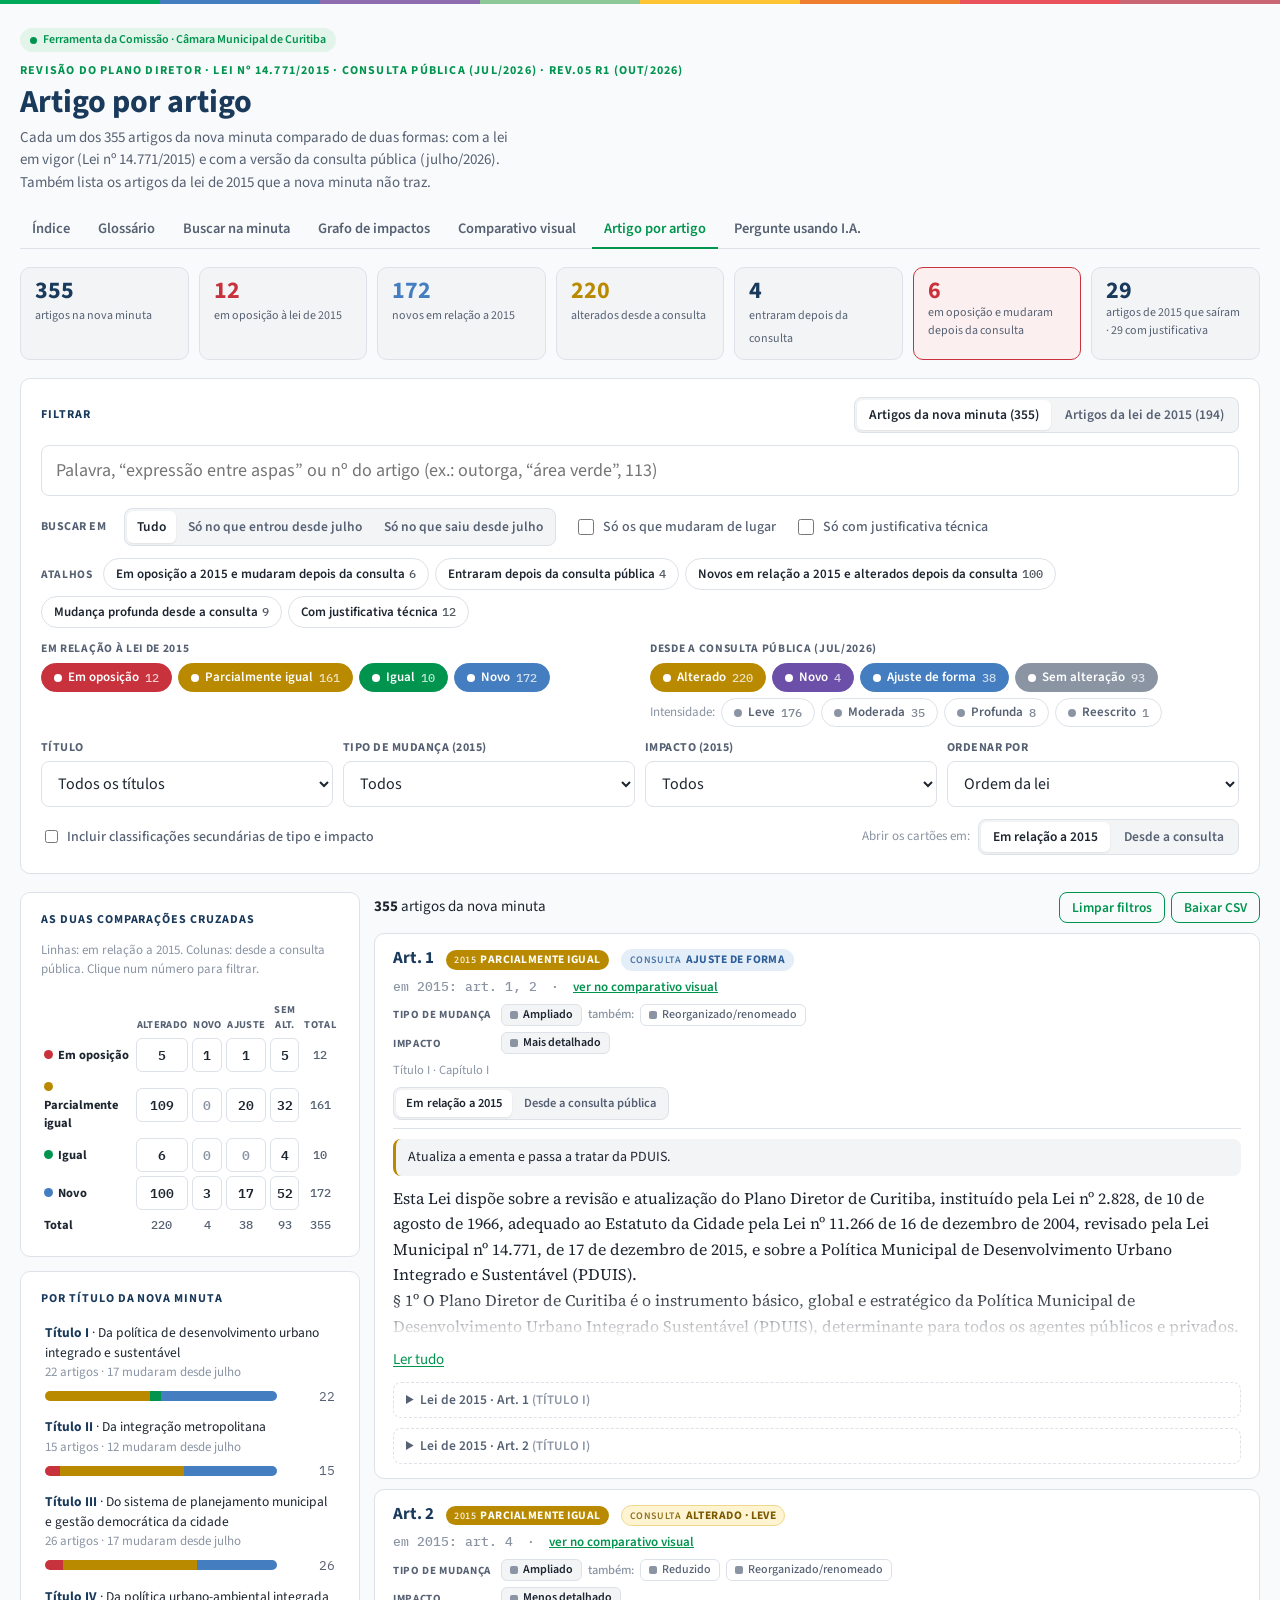
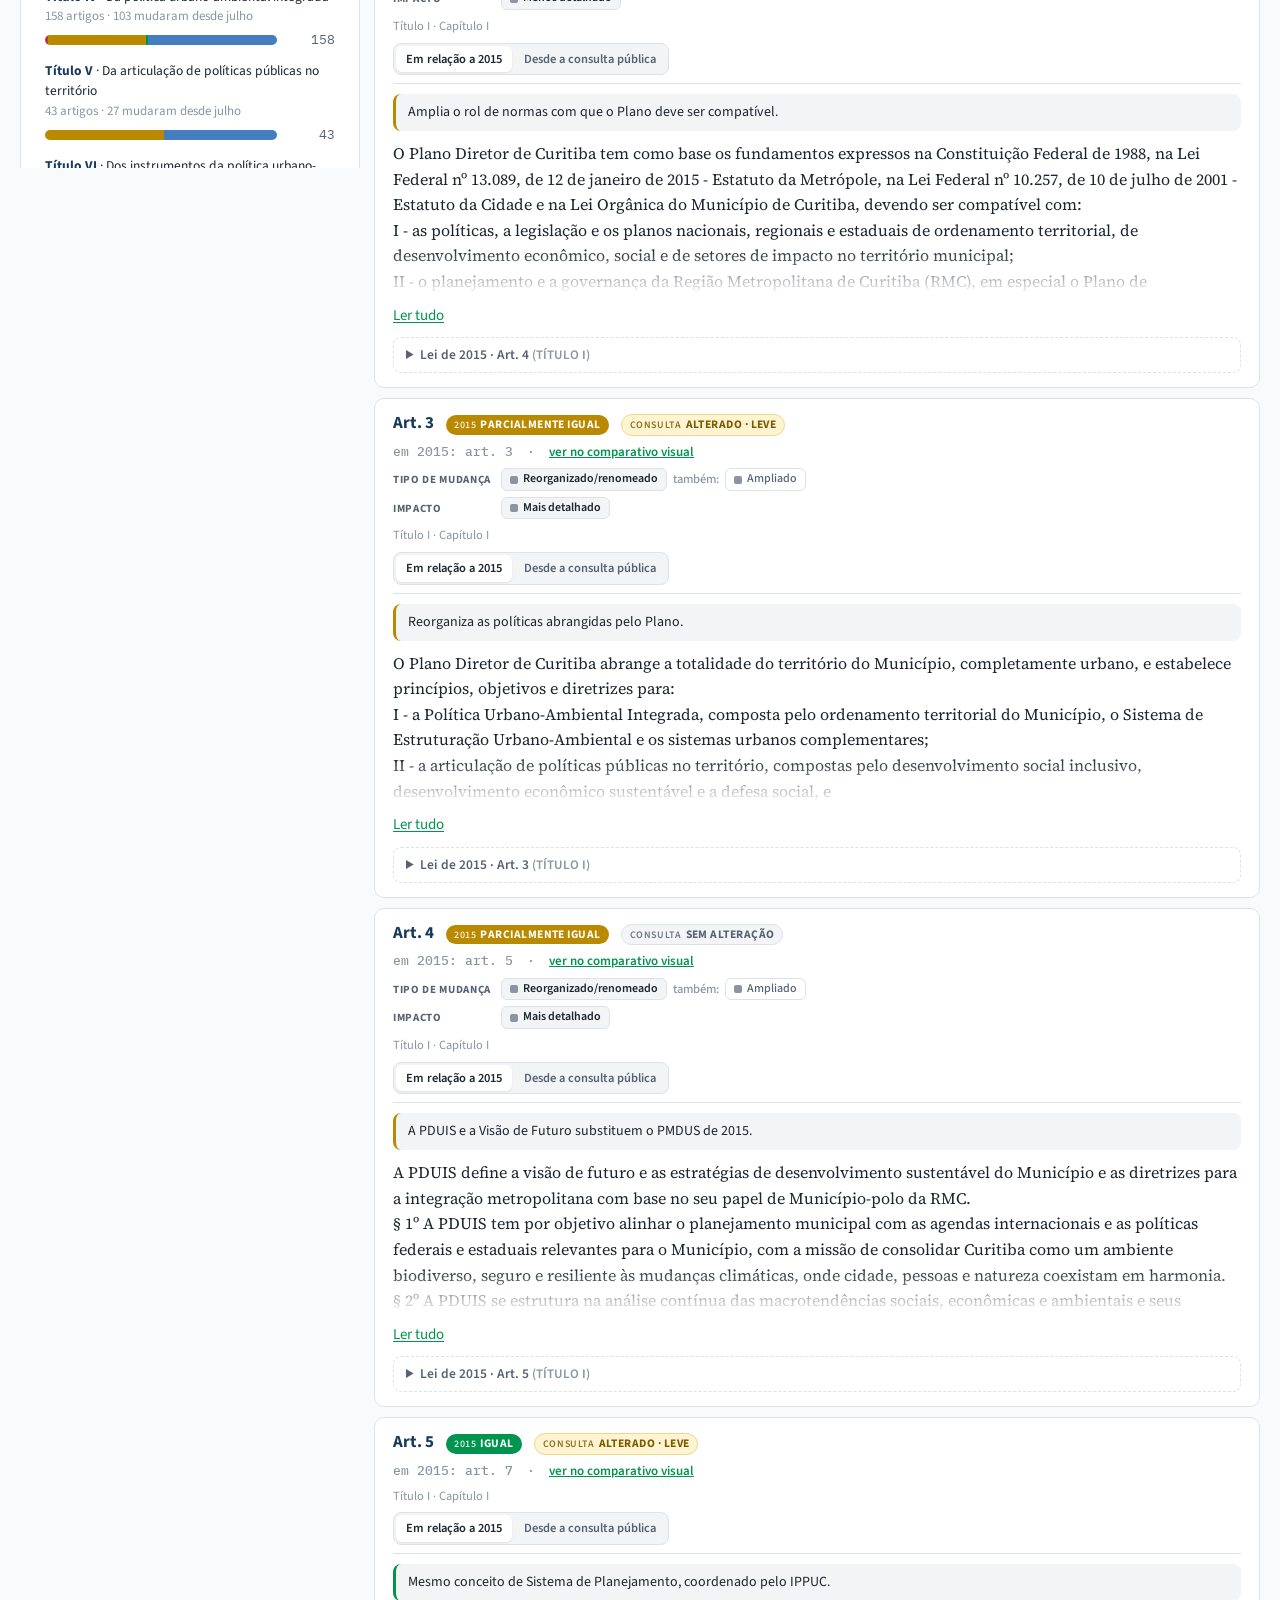
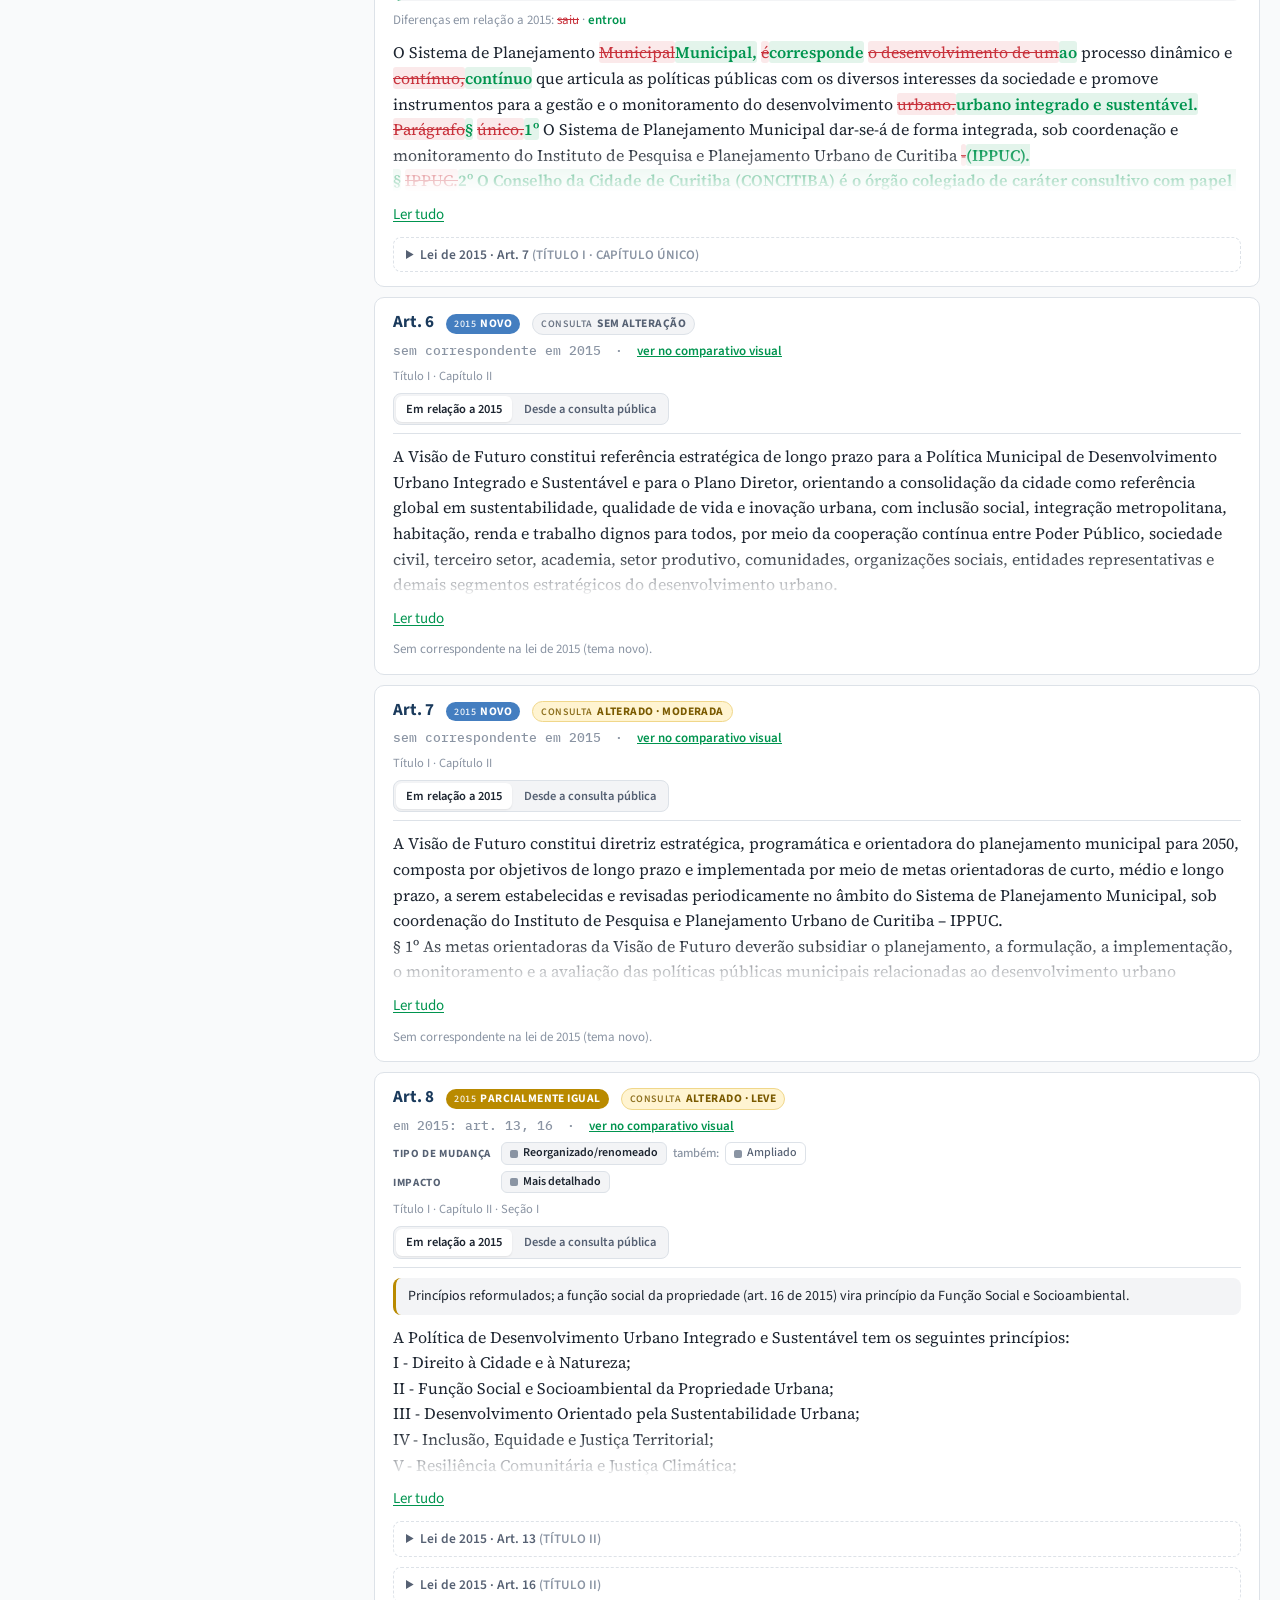
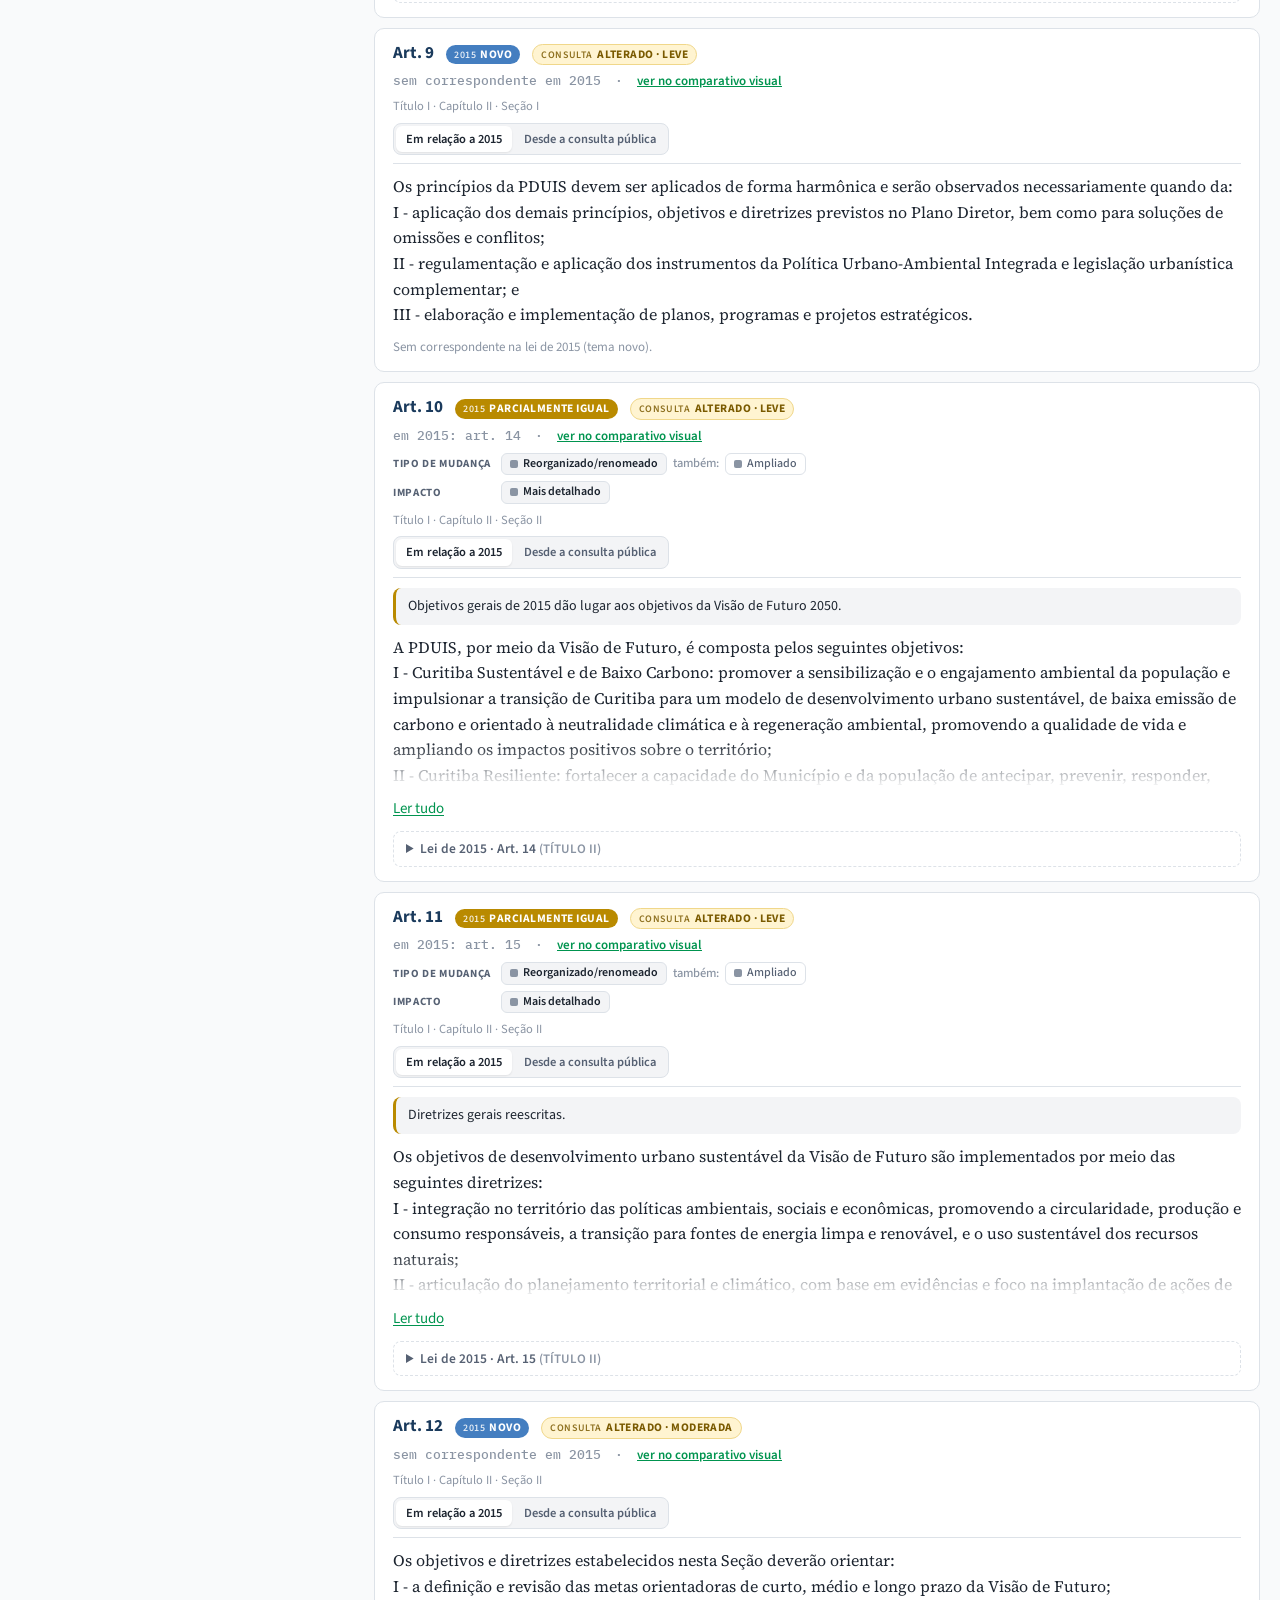
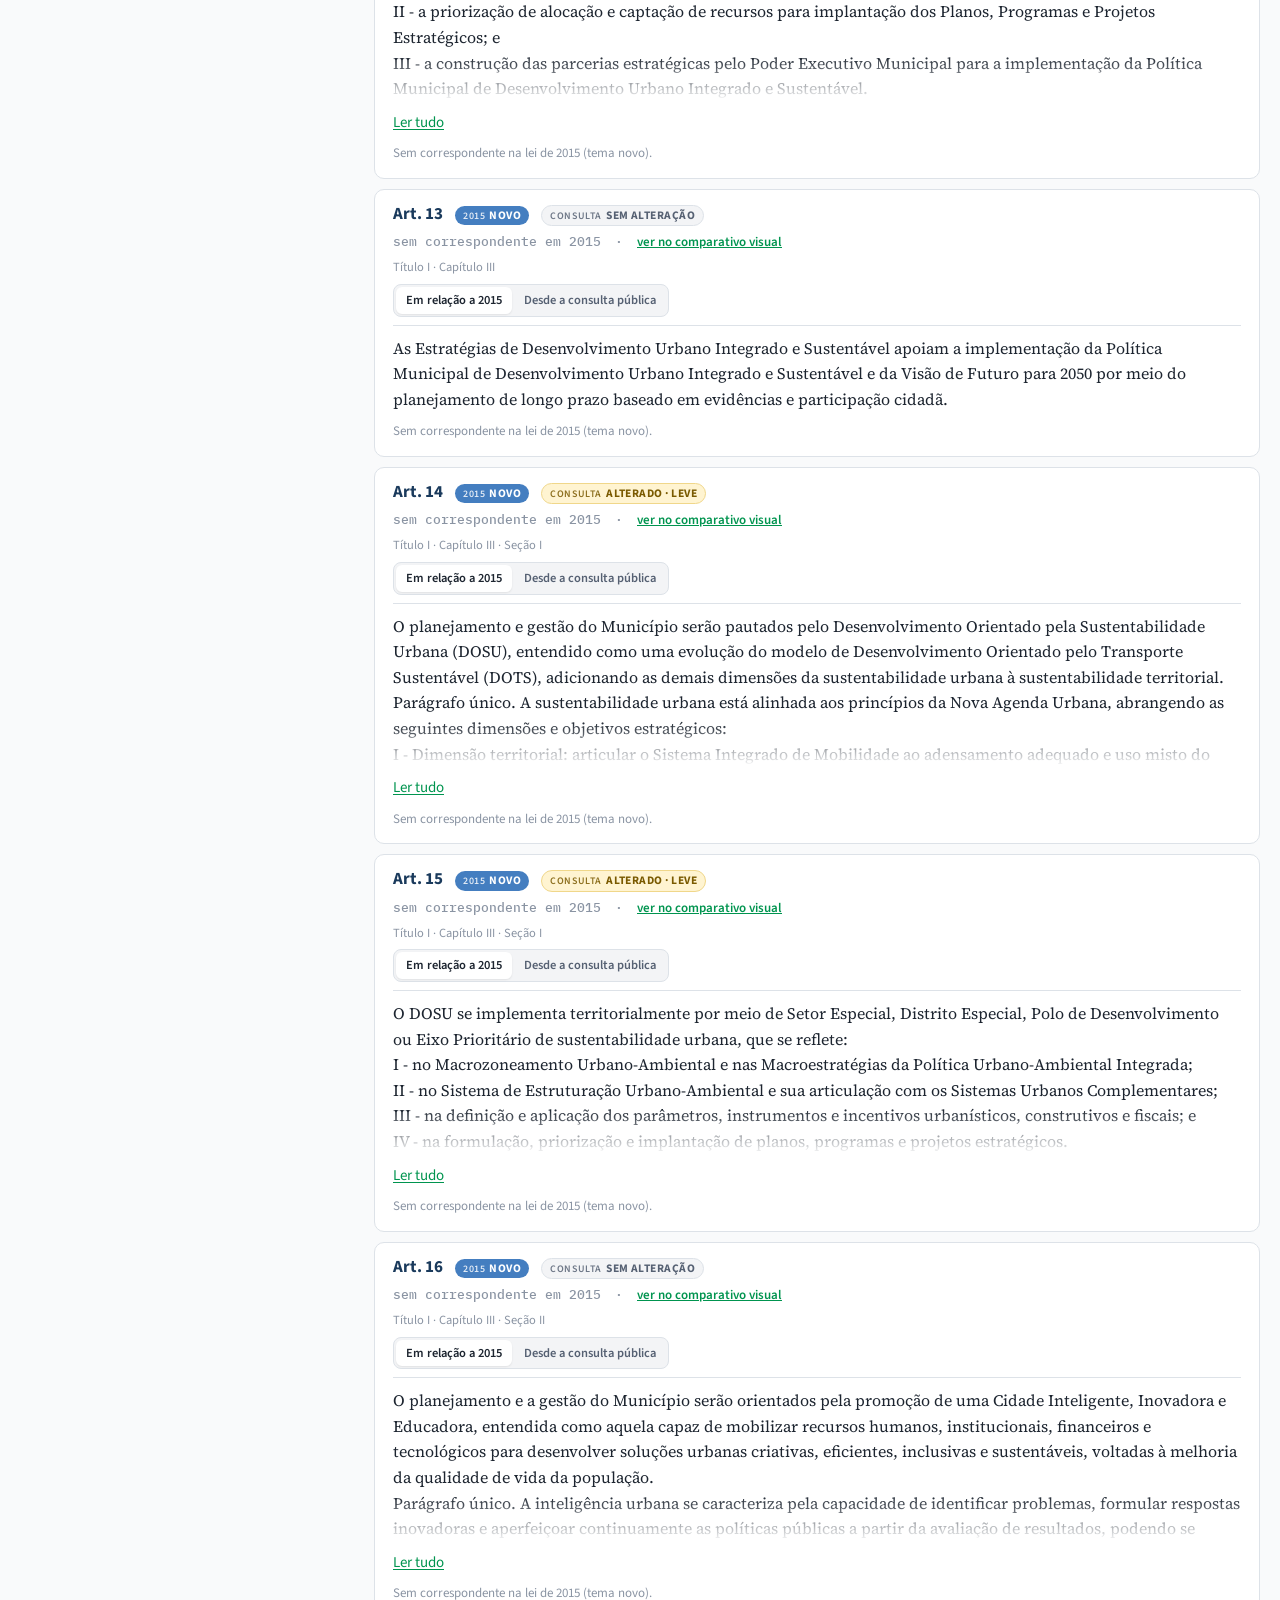
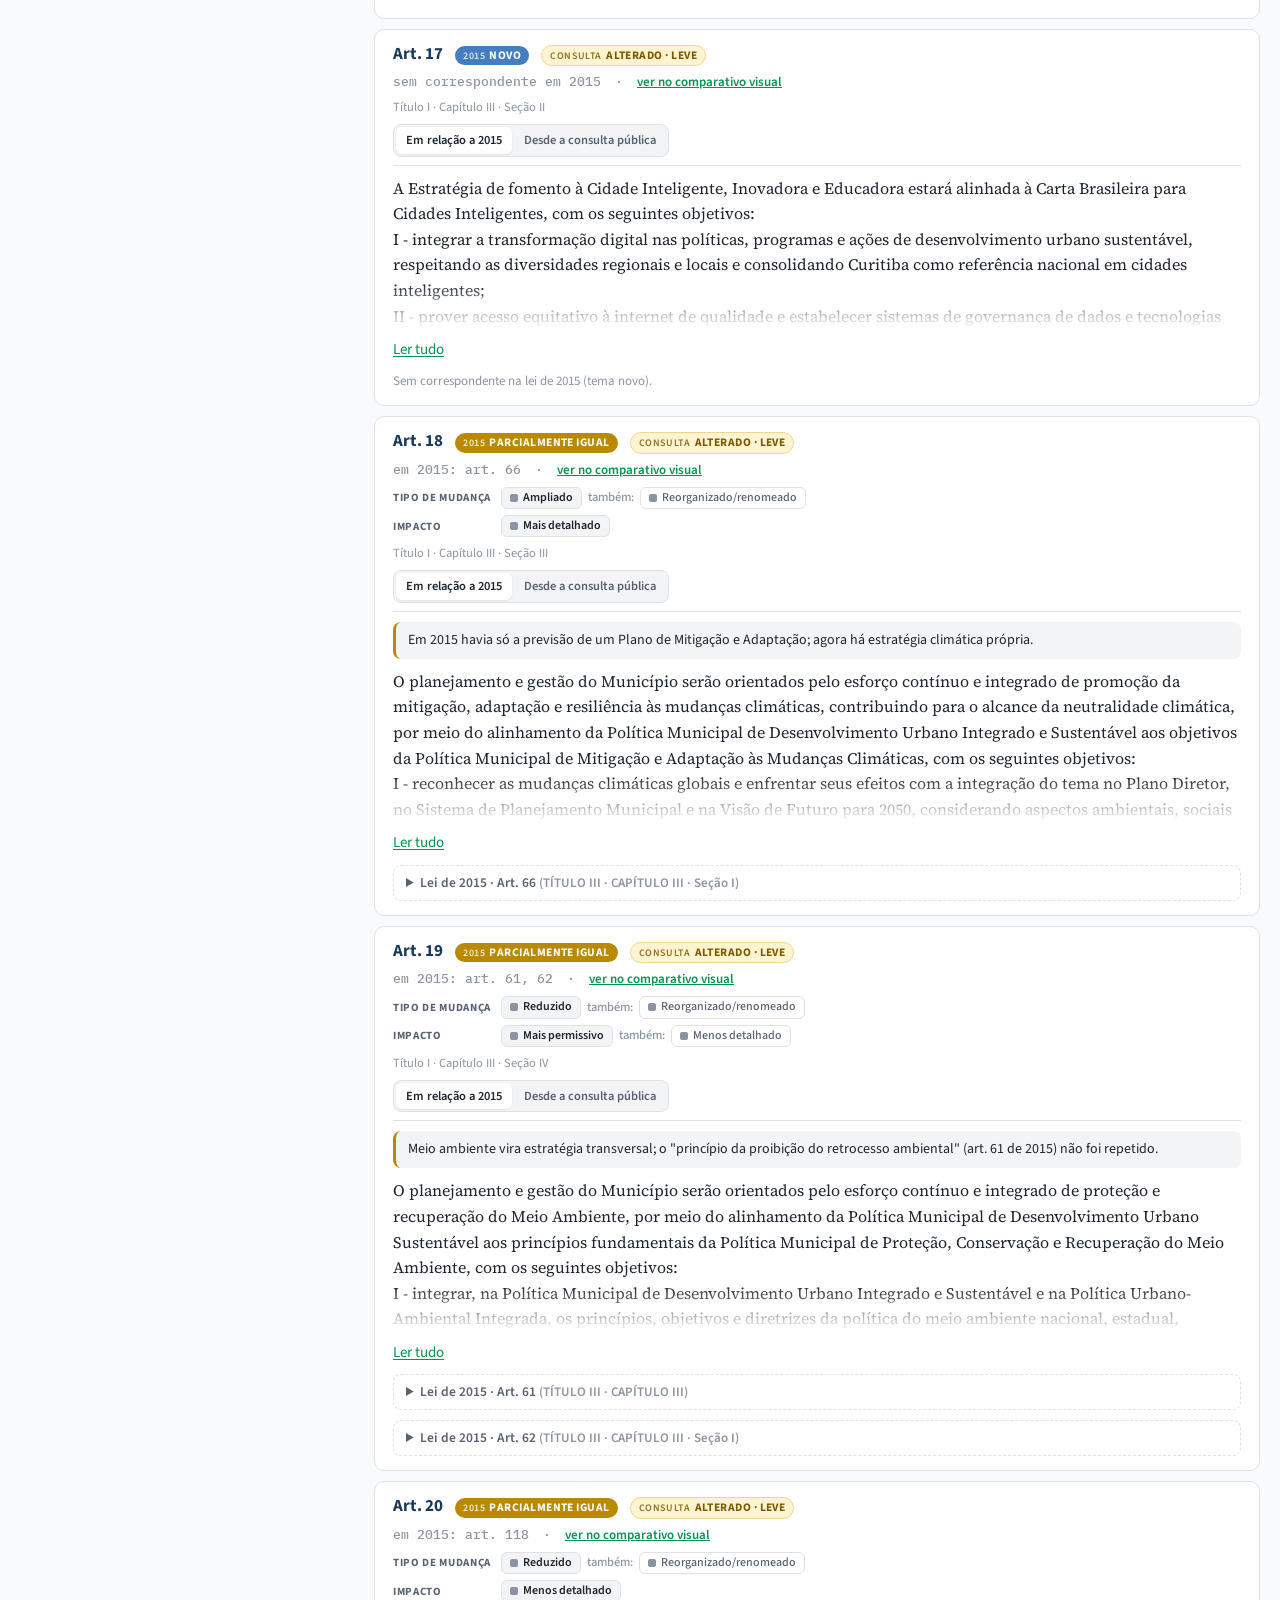
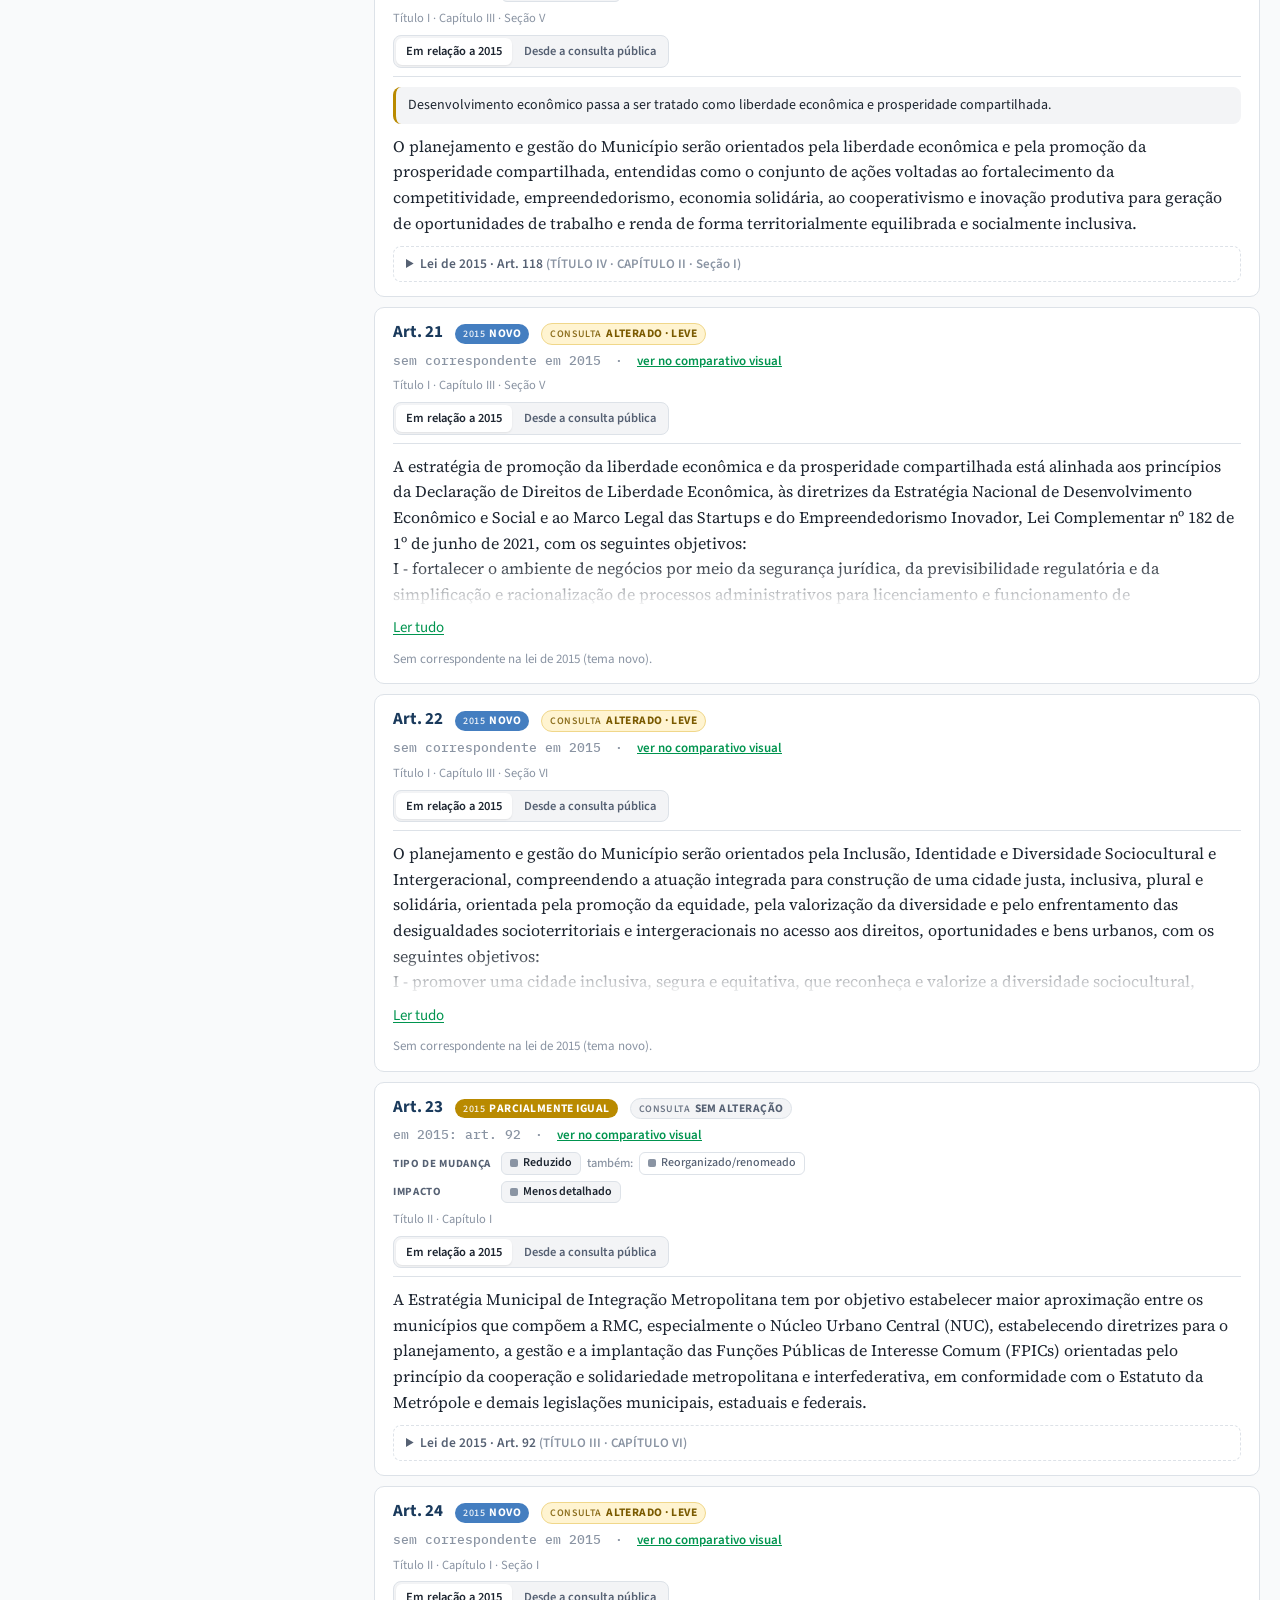
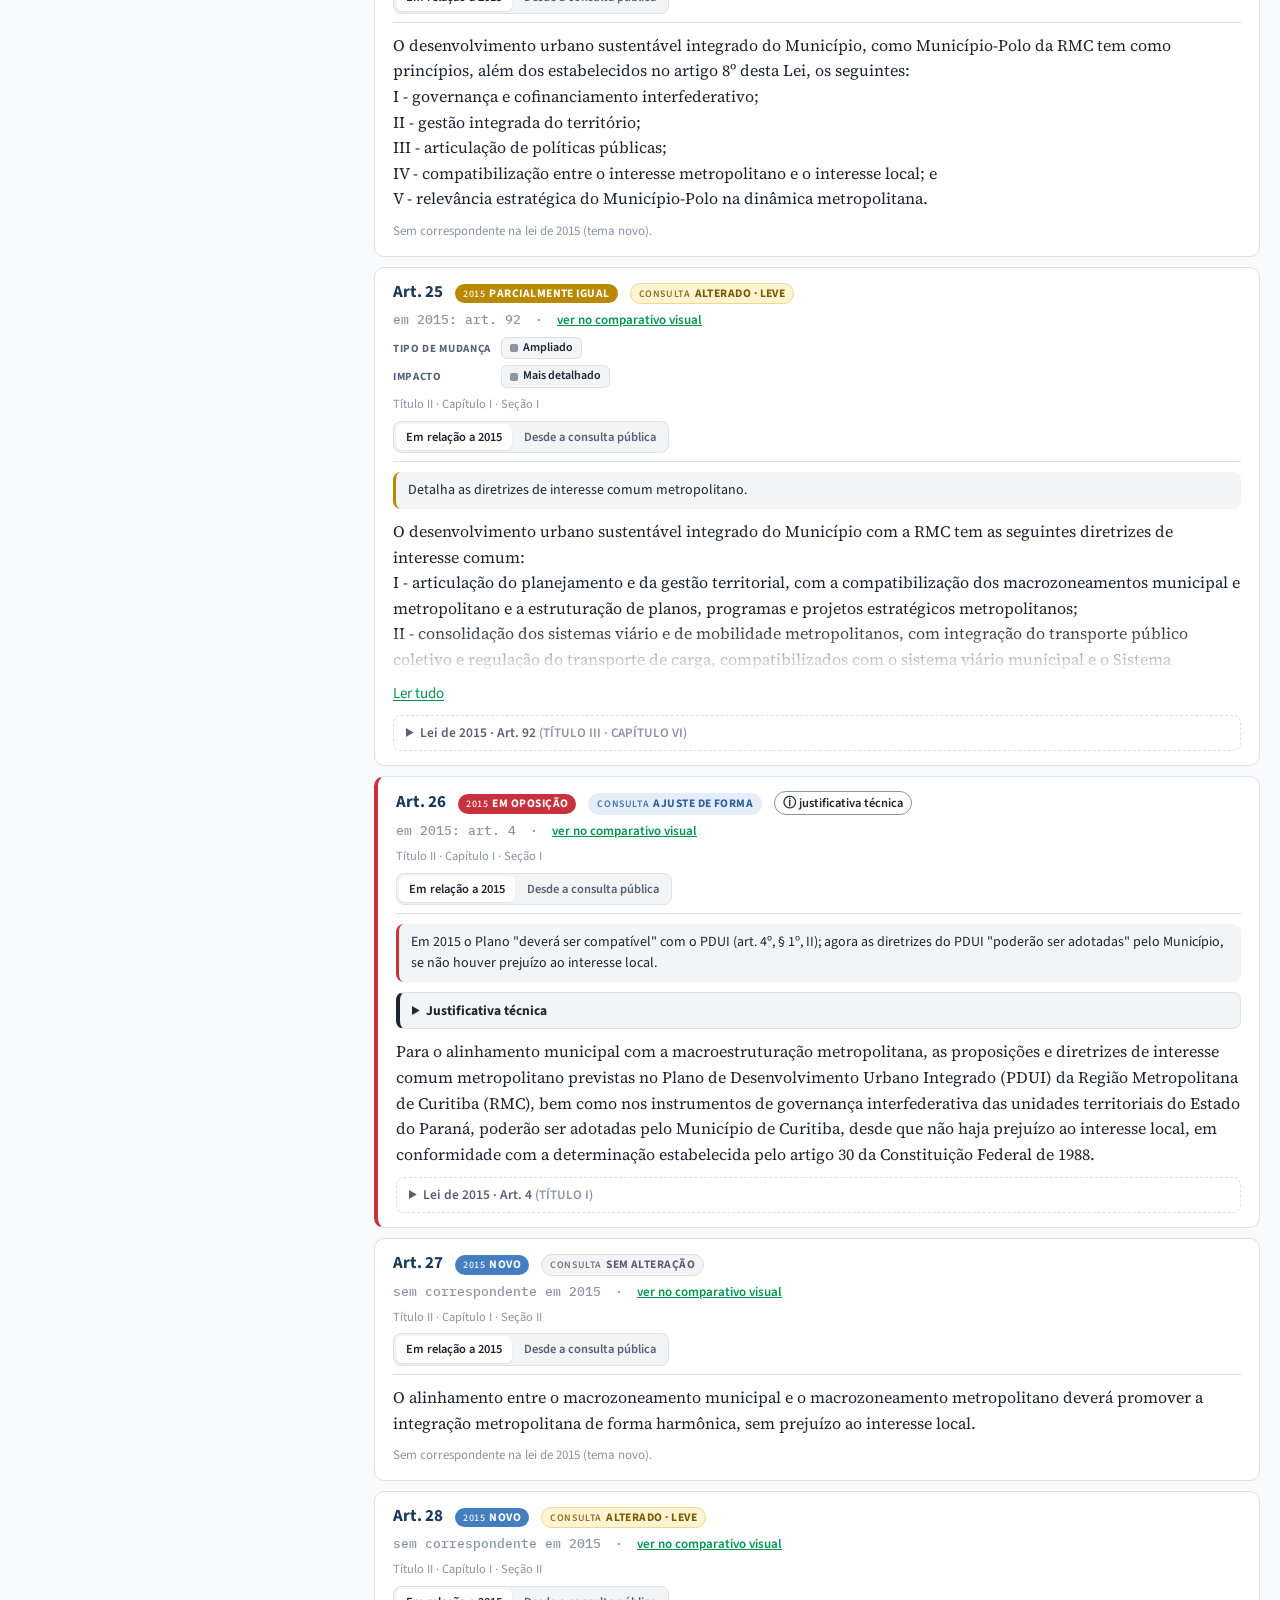
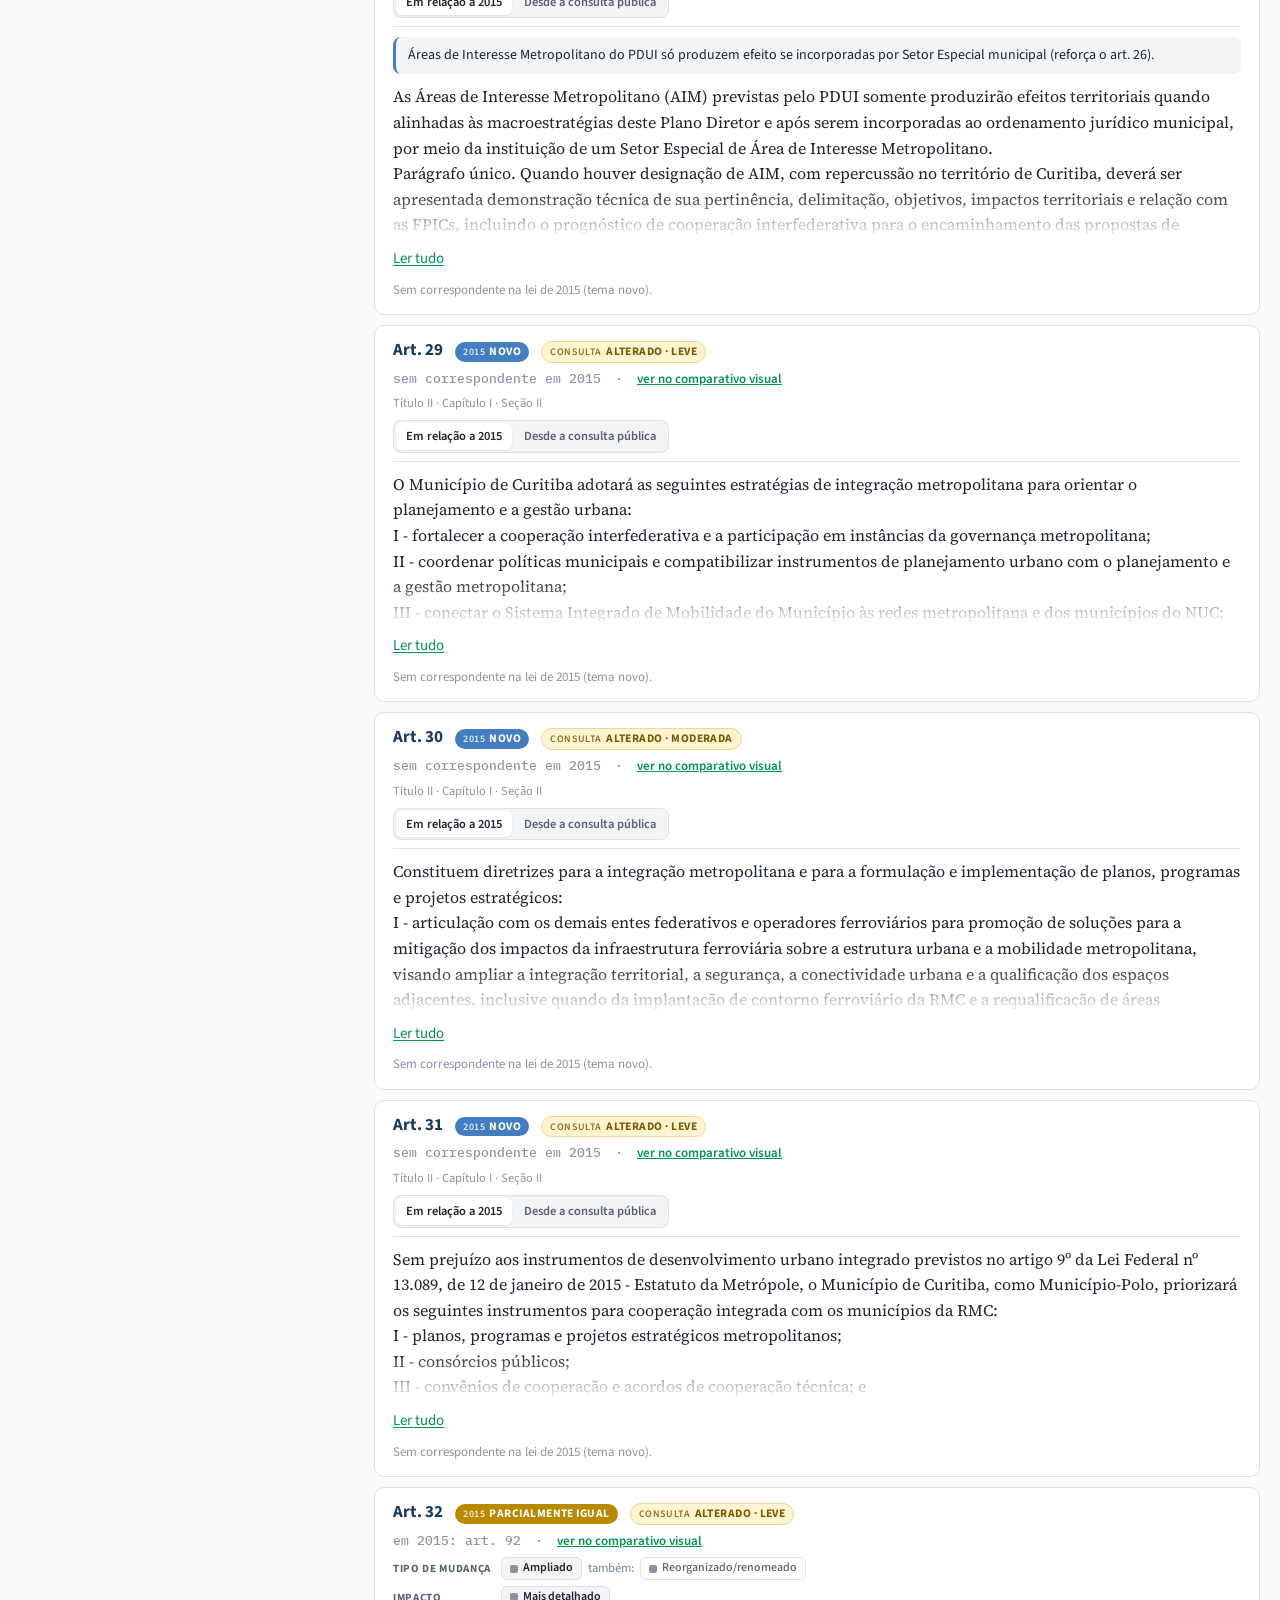
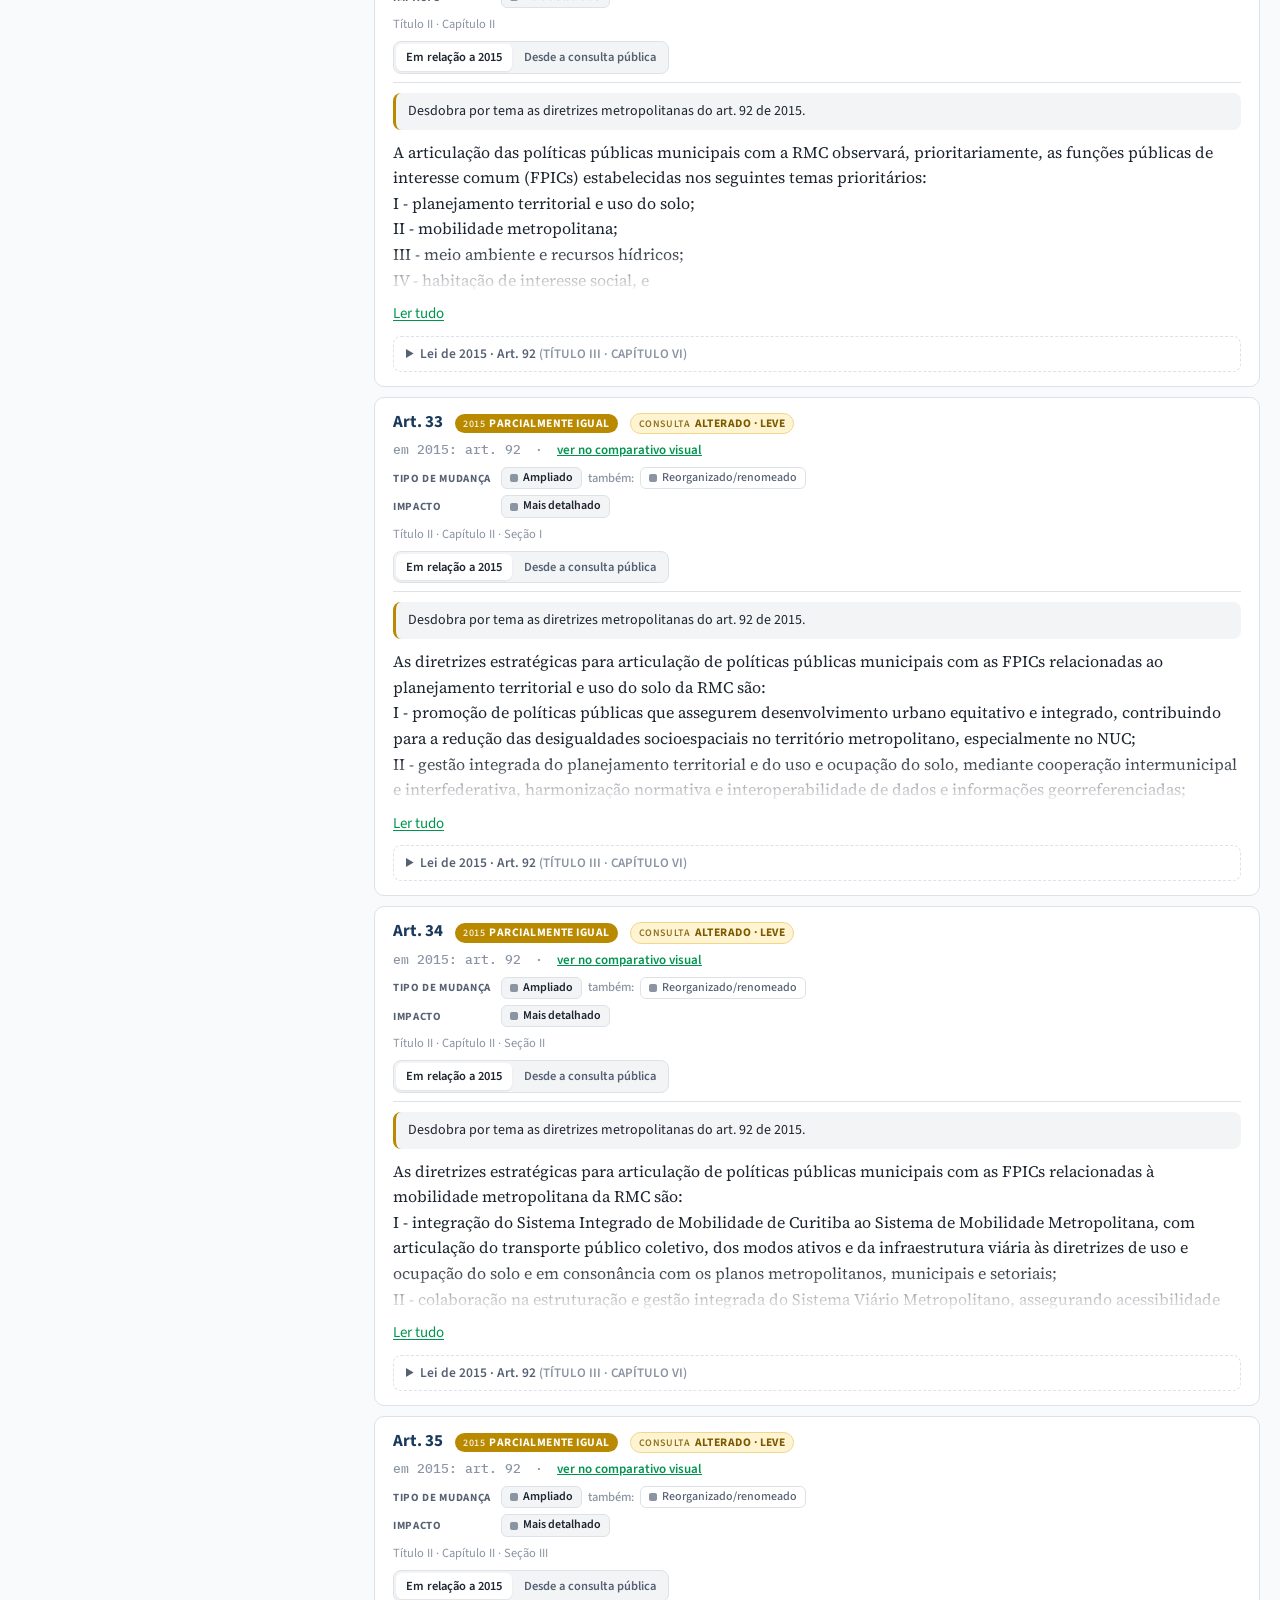
==== commit 95ff605a: "Add files via upload" ====
--- a/artigos.html
+++ b/artigos.html
@@ -2,6 +2,7 @@
 <html lang="pt-BR">
 <head>
 <meta charset="UTF-8">
+<meta name="robots" content="noindex">
 <meta name="viewport" content="width=device-width, initial-scale=1.0, viewport-fit=cover">
   <!-- Google Analytics (fluxo 16165894488) -->
   <script async src="https://www.googletagmanager.com/gtag/js?id=G-242PY3YEGE"></script>
@@ -15,7 +16,7 @@
 <link rel="preconnect" href="https://fonts.googleapis.com">
 <link rel="preconnect" href="https://fonts.gstatic.com" crossorigin>
 <link href="https://fonts.googleapis.com/css2?family=Source+Sans+3:wght@400;500;600;700&family=Source+Serif+4:opsz,wght@8..60,400;8..60,600&family=IBM+Plex+Mono:wght@400;500&display=swap" rel="stylesheet">
-<link rel="stylesheet" href="assets/estilo.css">
+<link rel="stylesheet" href="assets/estilo.css?v=20261104">
 <style>
   :root { --s-igual: #00944F; --s-parcial: #B98A00; --s-novo: #447EC0; --s-contra: #C8323C; --s-sem: #8A94A3; }
   .grade { display: grid; grid-template-columns: 340px minmax(0, 1fr); gap: 14px; align-items: start; }
@@ -205,9 +206,9 @@
   <footer class="rodape" id="rodape"></footer>
 </div>
 
-<script src="dados/lei2015_x_rev05.js"></script>
-<script src="dados/versoes_jul_out.js"></script>
-<script src="dados/justificativas.js"></script>
+<script src="dados/lei2015_x_rev05.js?v=20261104"></script>
+<script src="dados/versoes_jul_out.js?v=20261104"></script>
+<script src="dados/justificativas.js?v=20261104"></script>
 <script>
 (() => {
   const D = window.LEI2015, VS = window.VERSOES, J = window.JUSTIFICATIVAS || {};
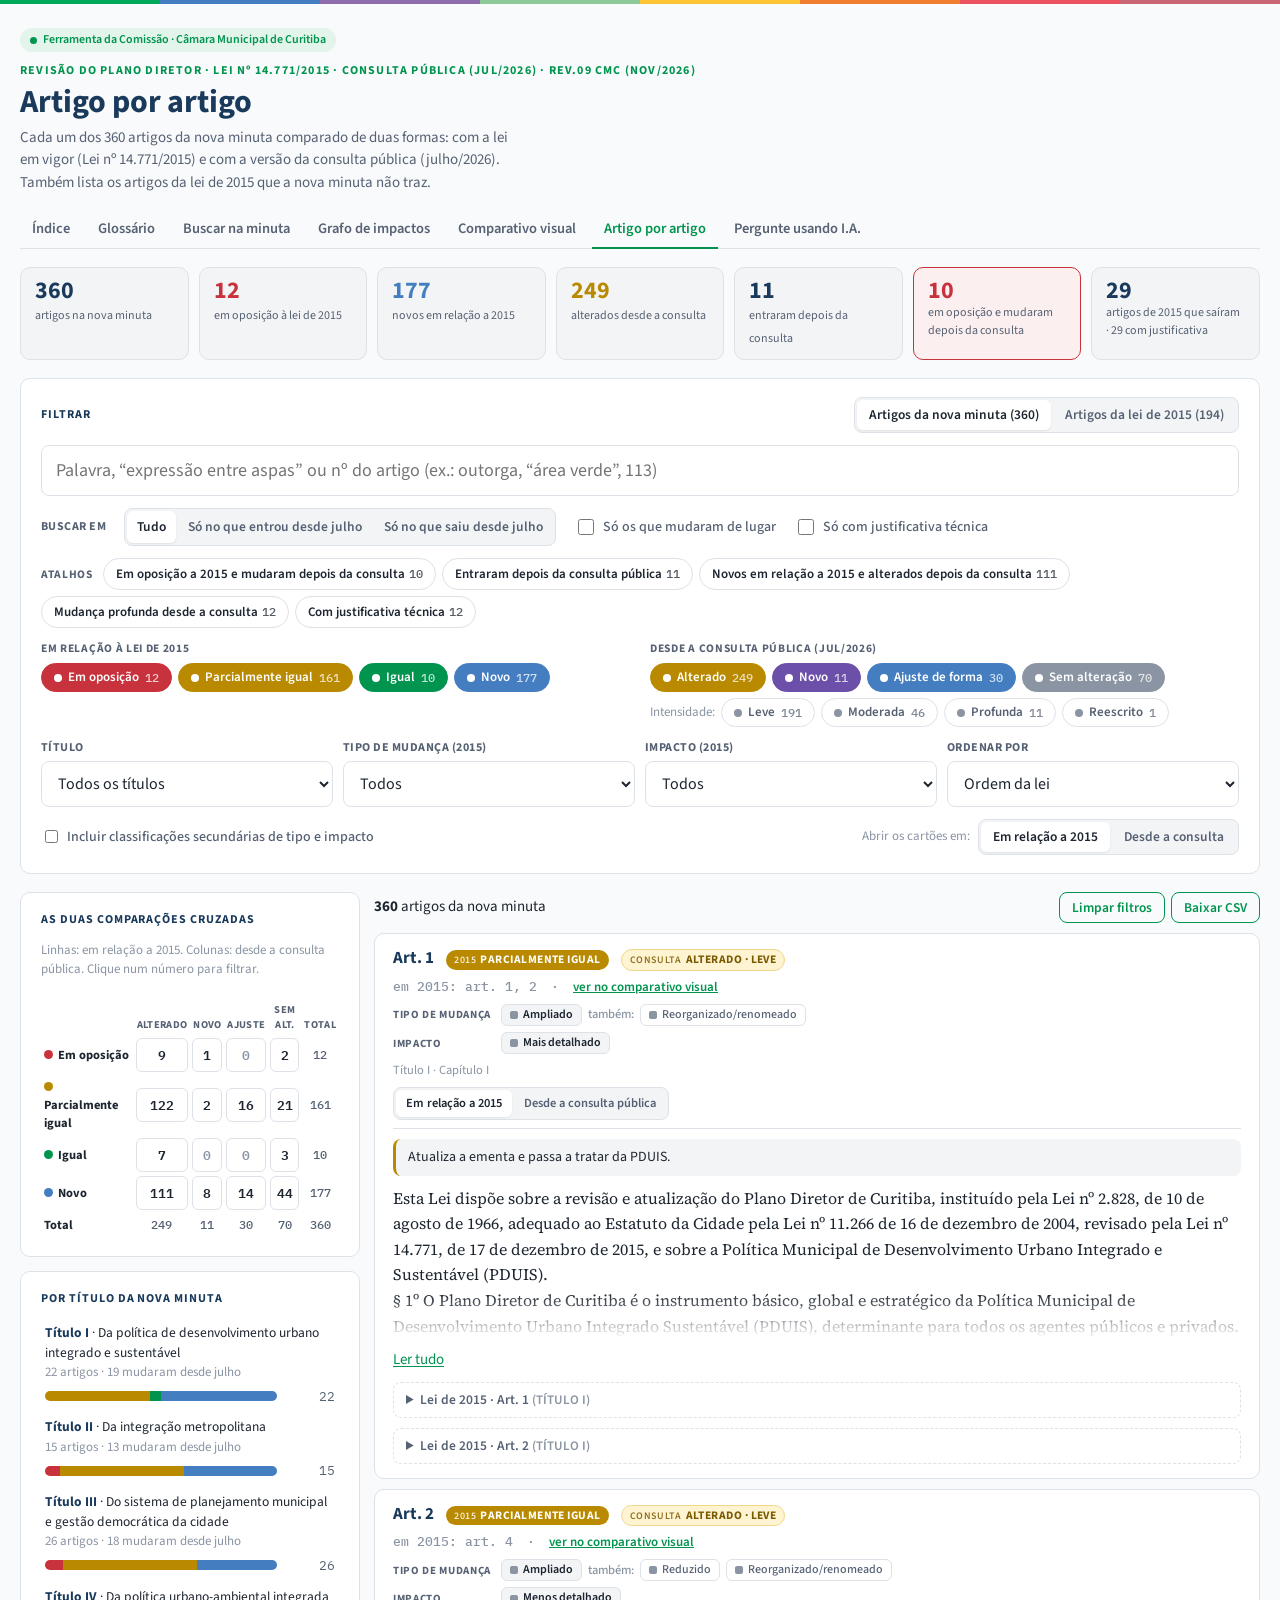
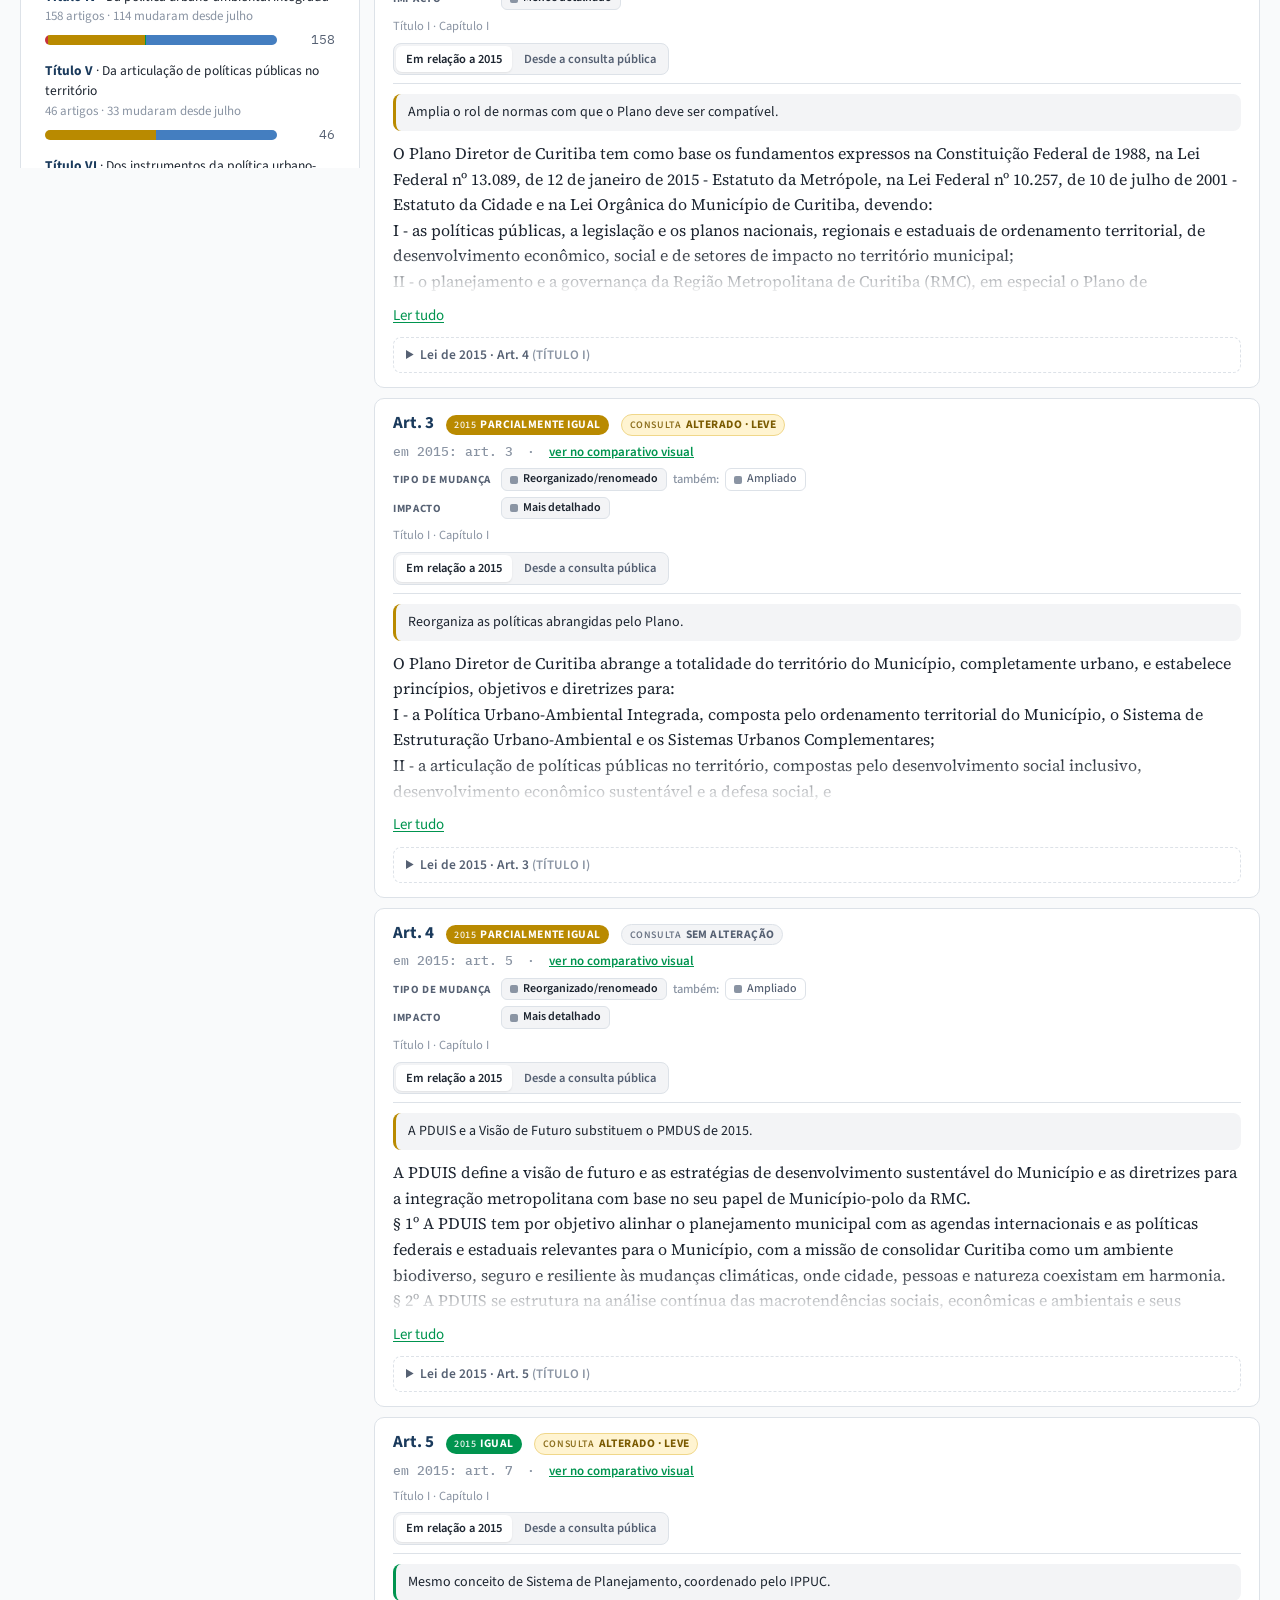
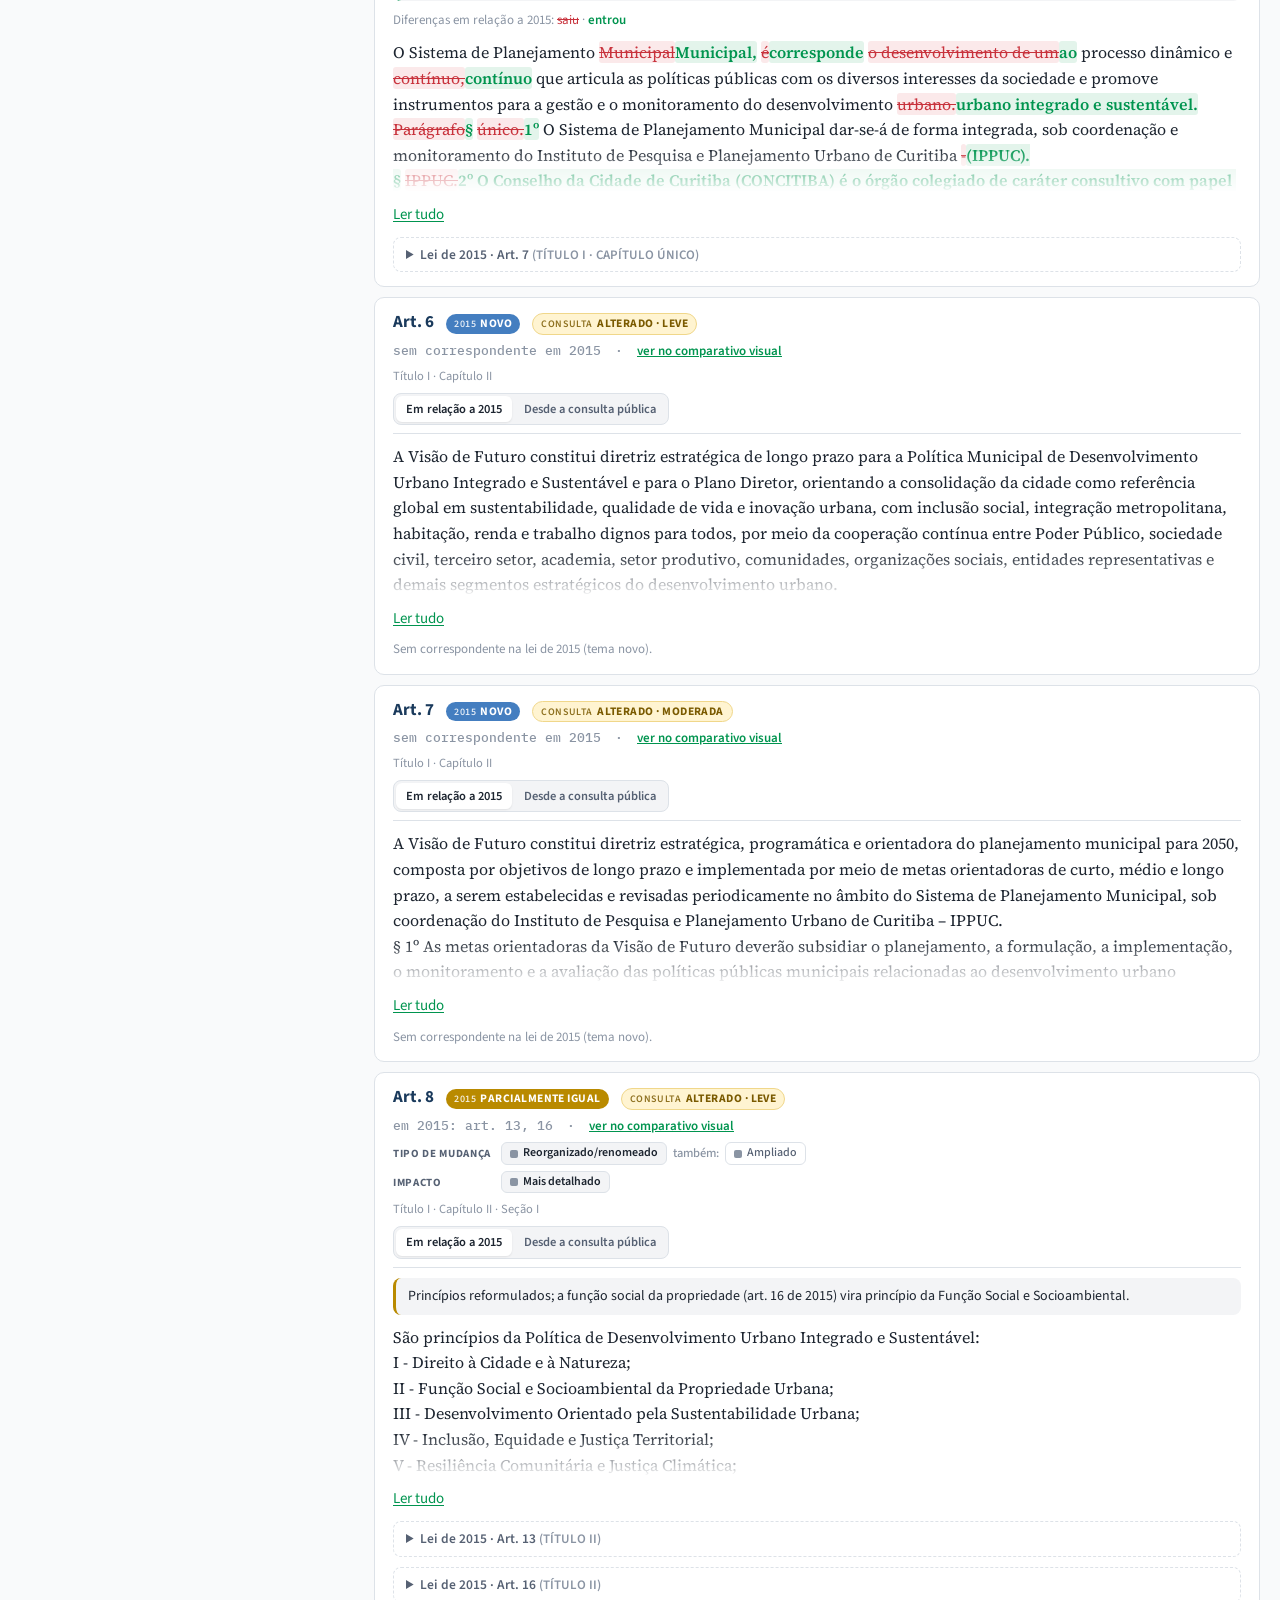
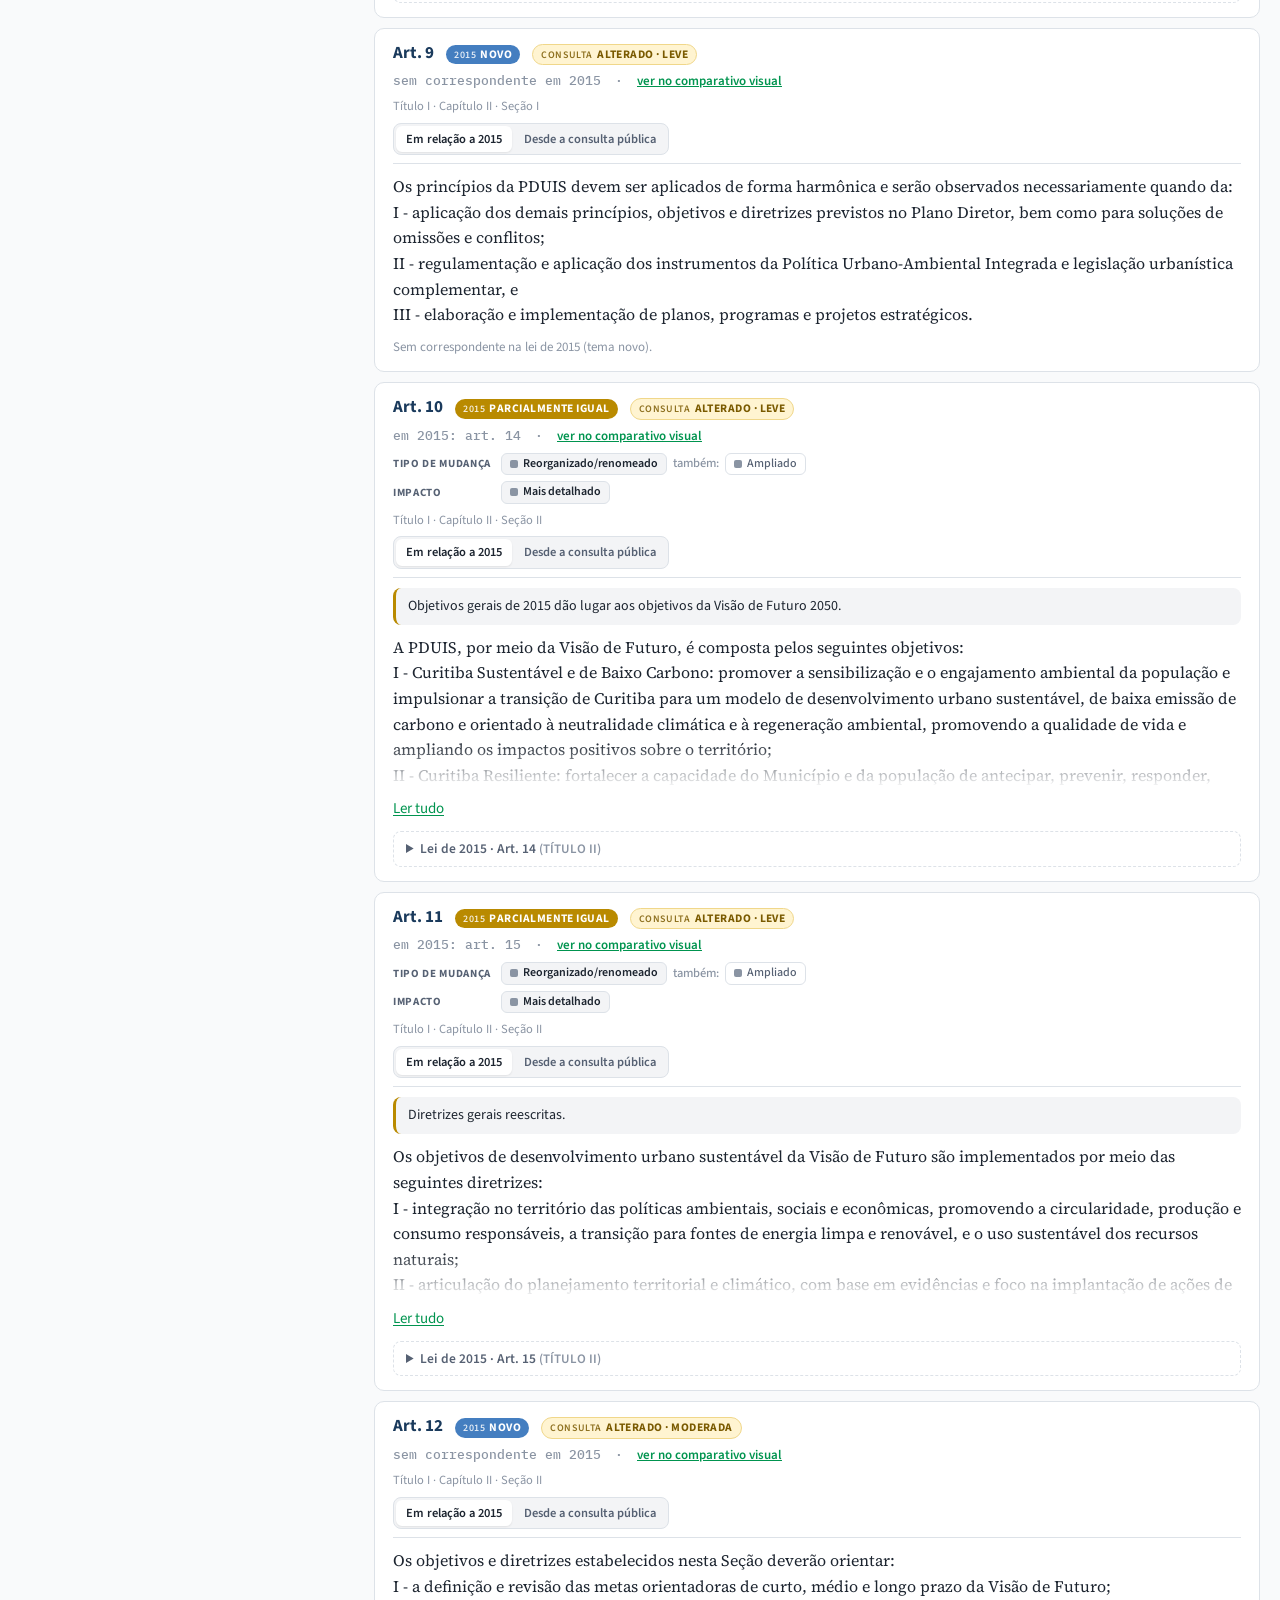
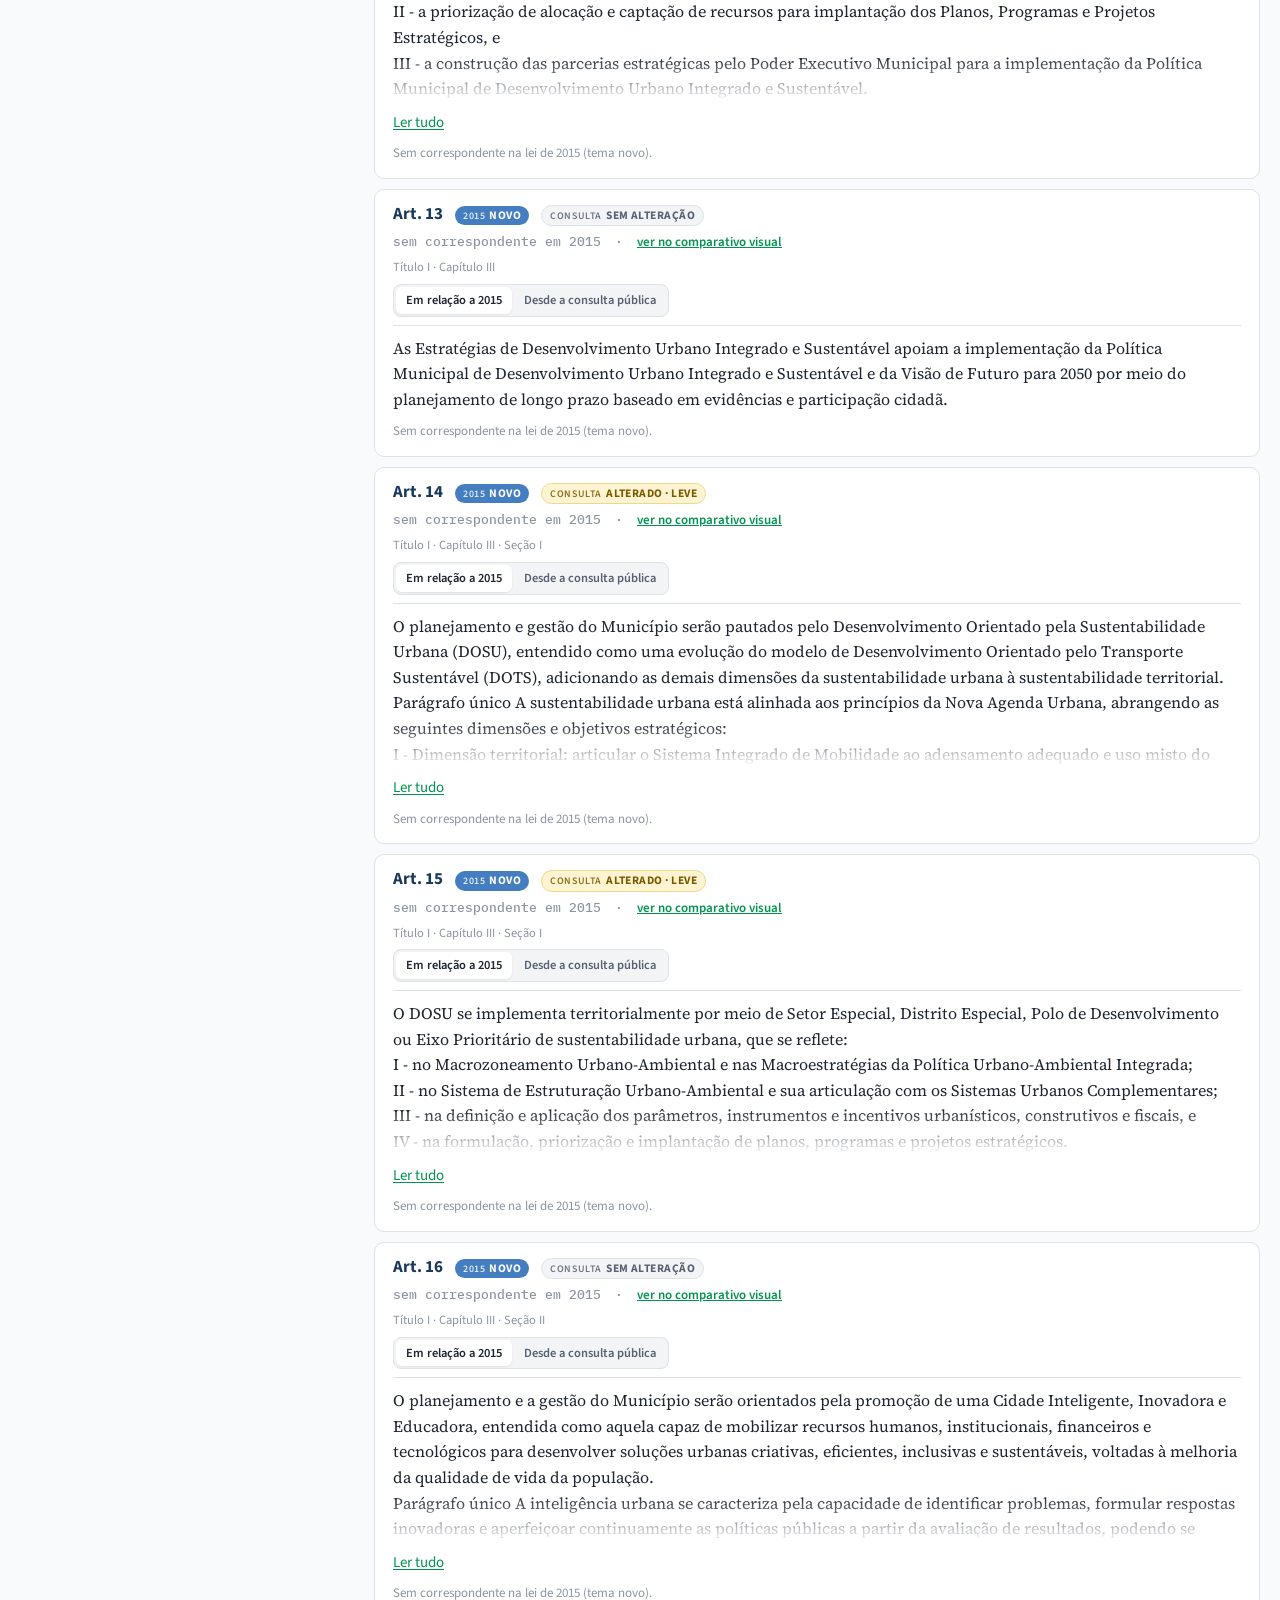
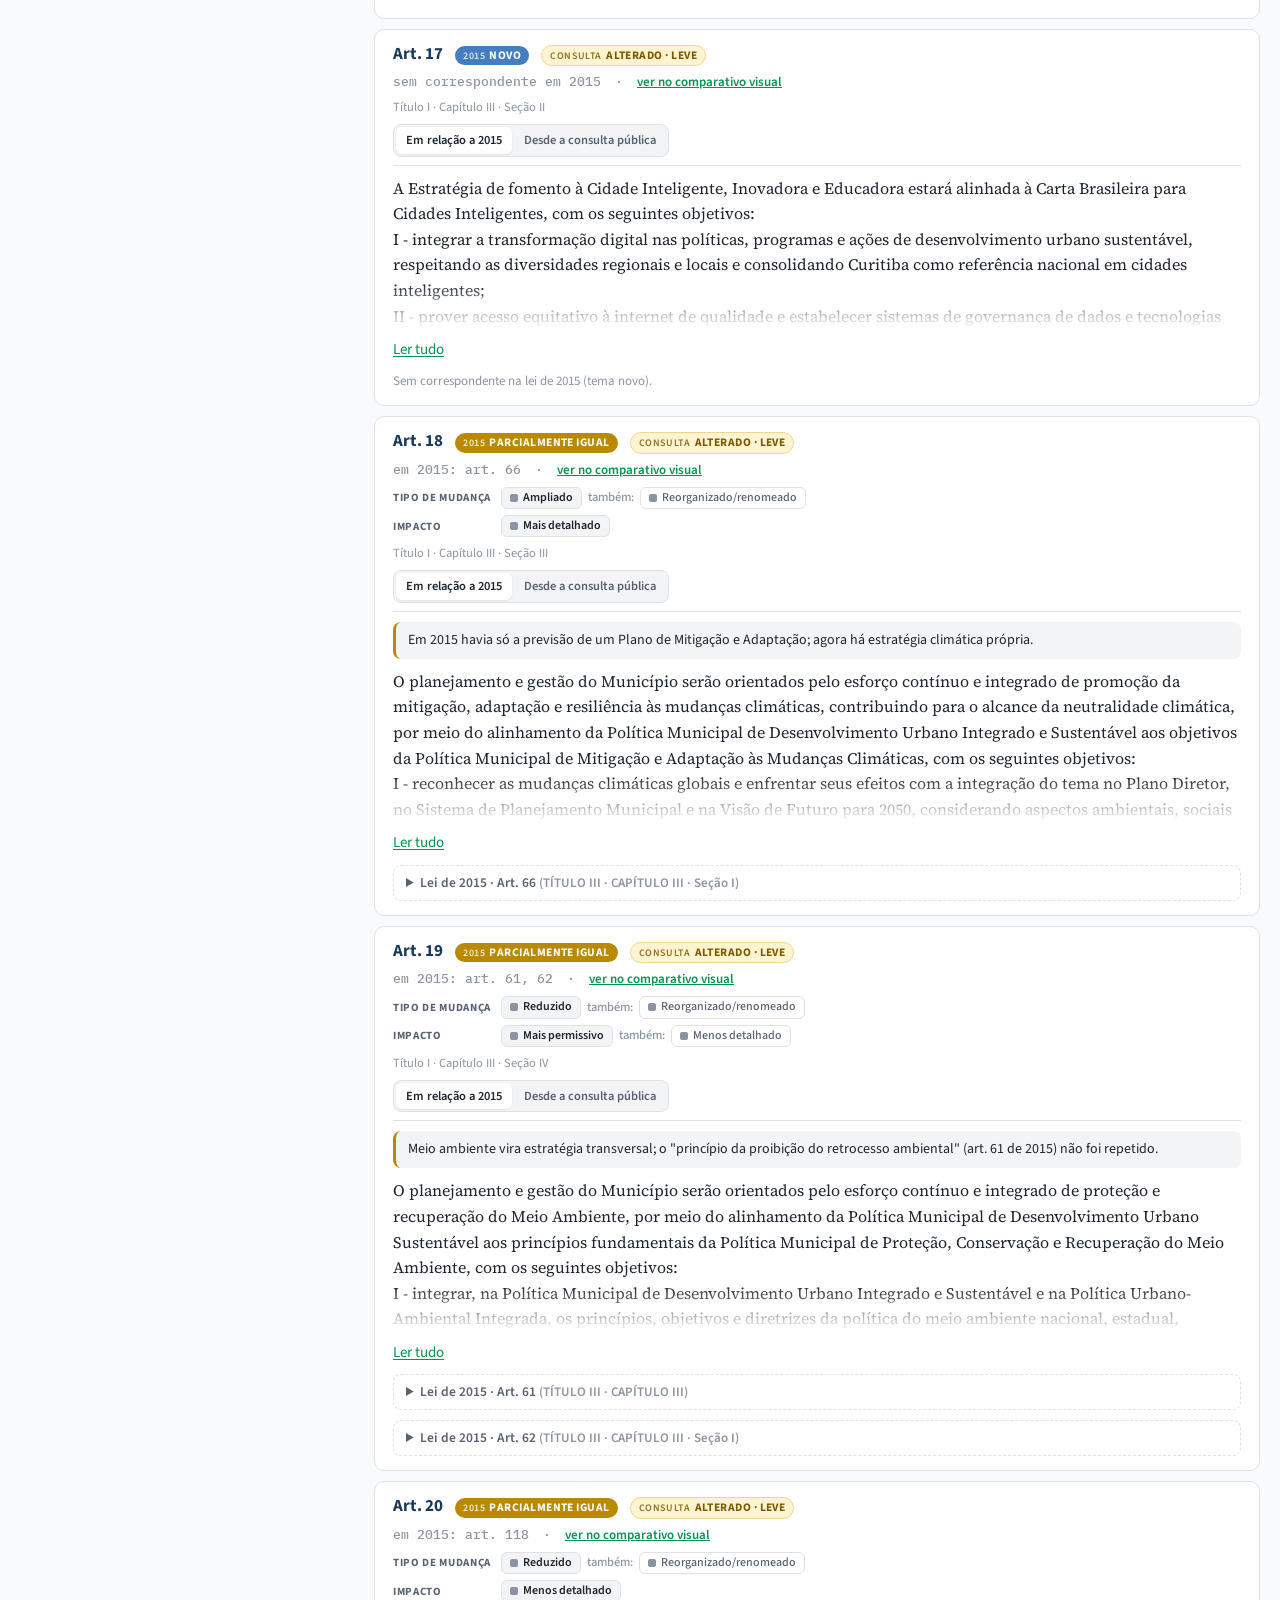
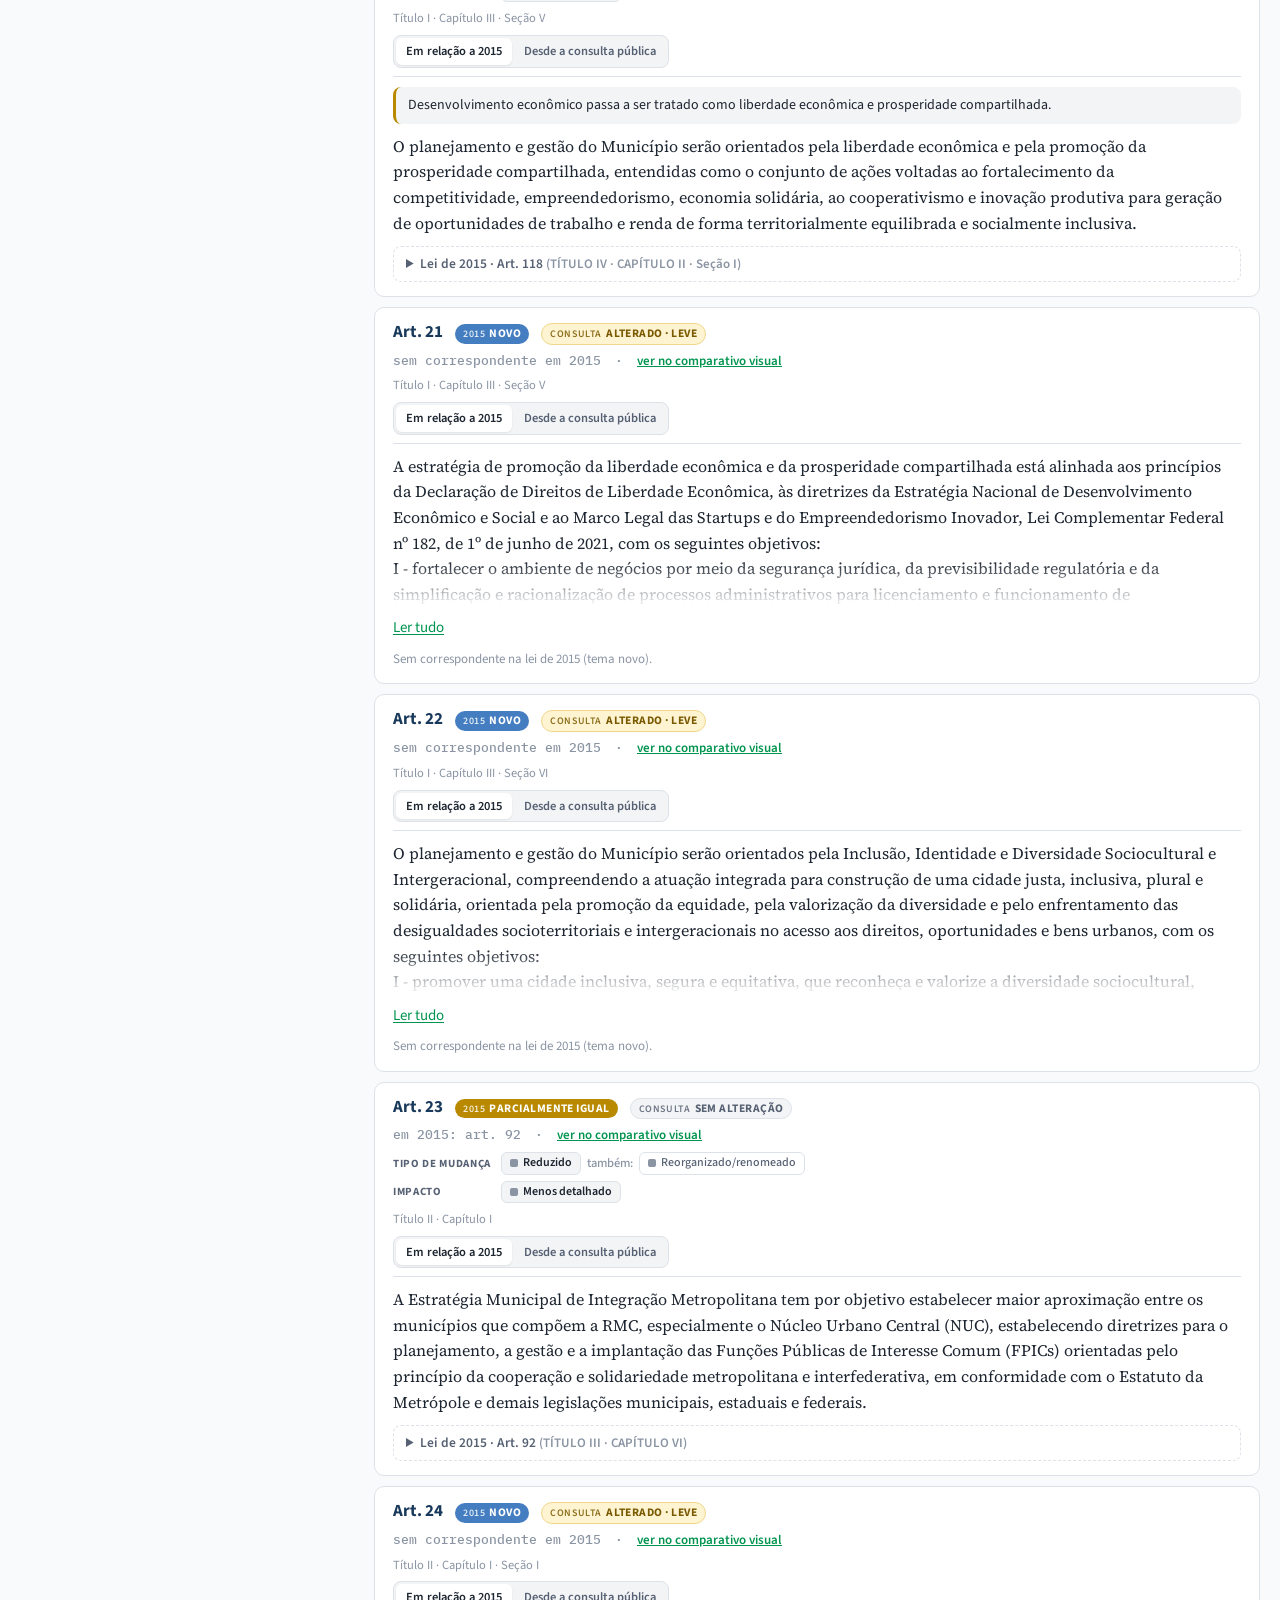
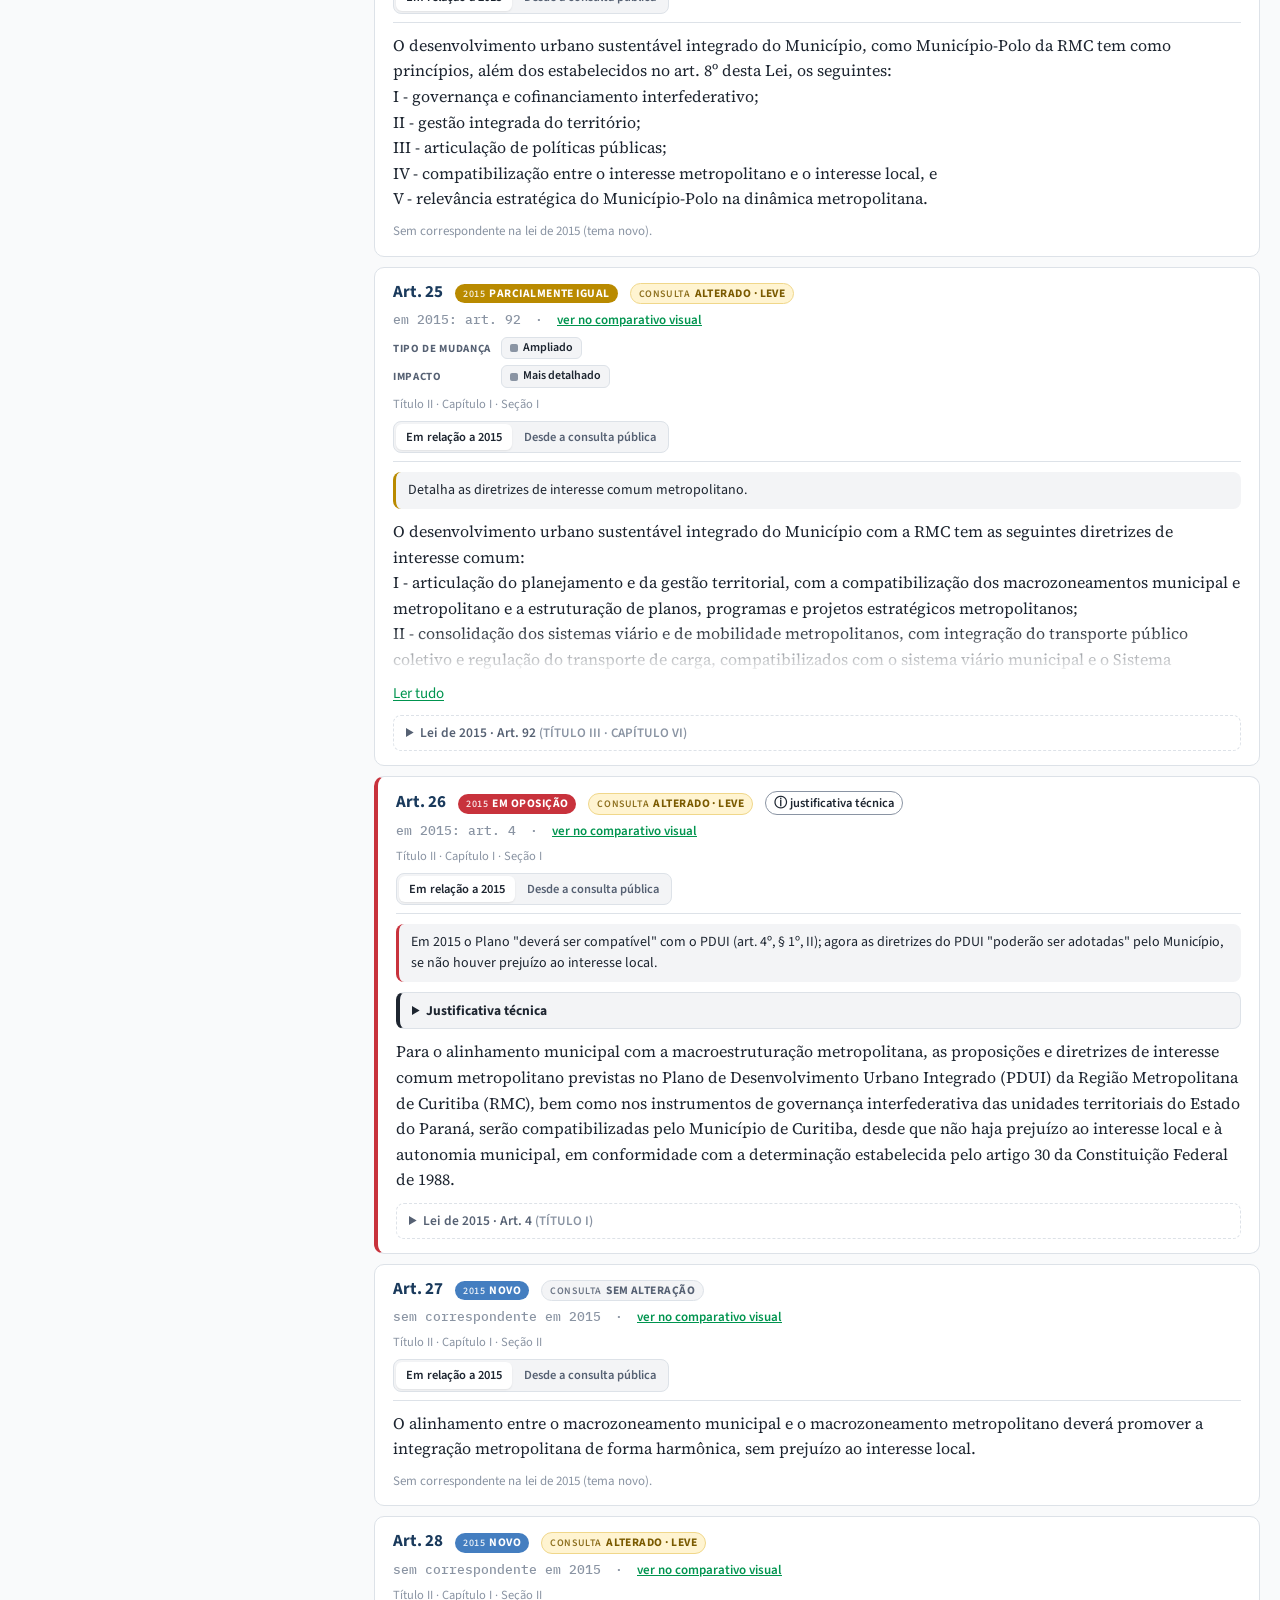
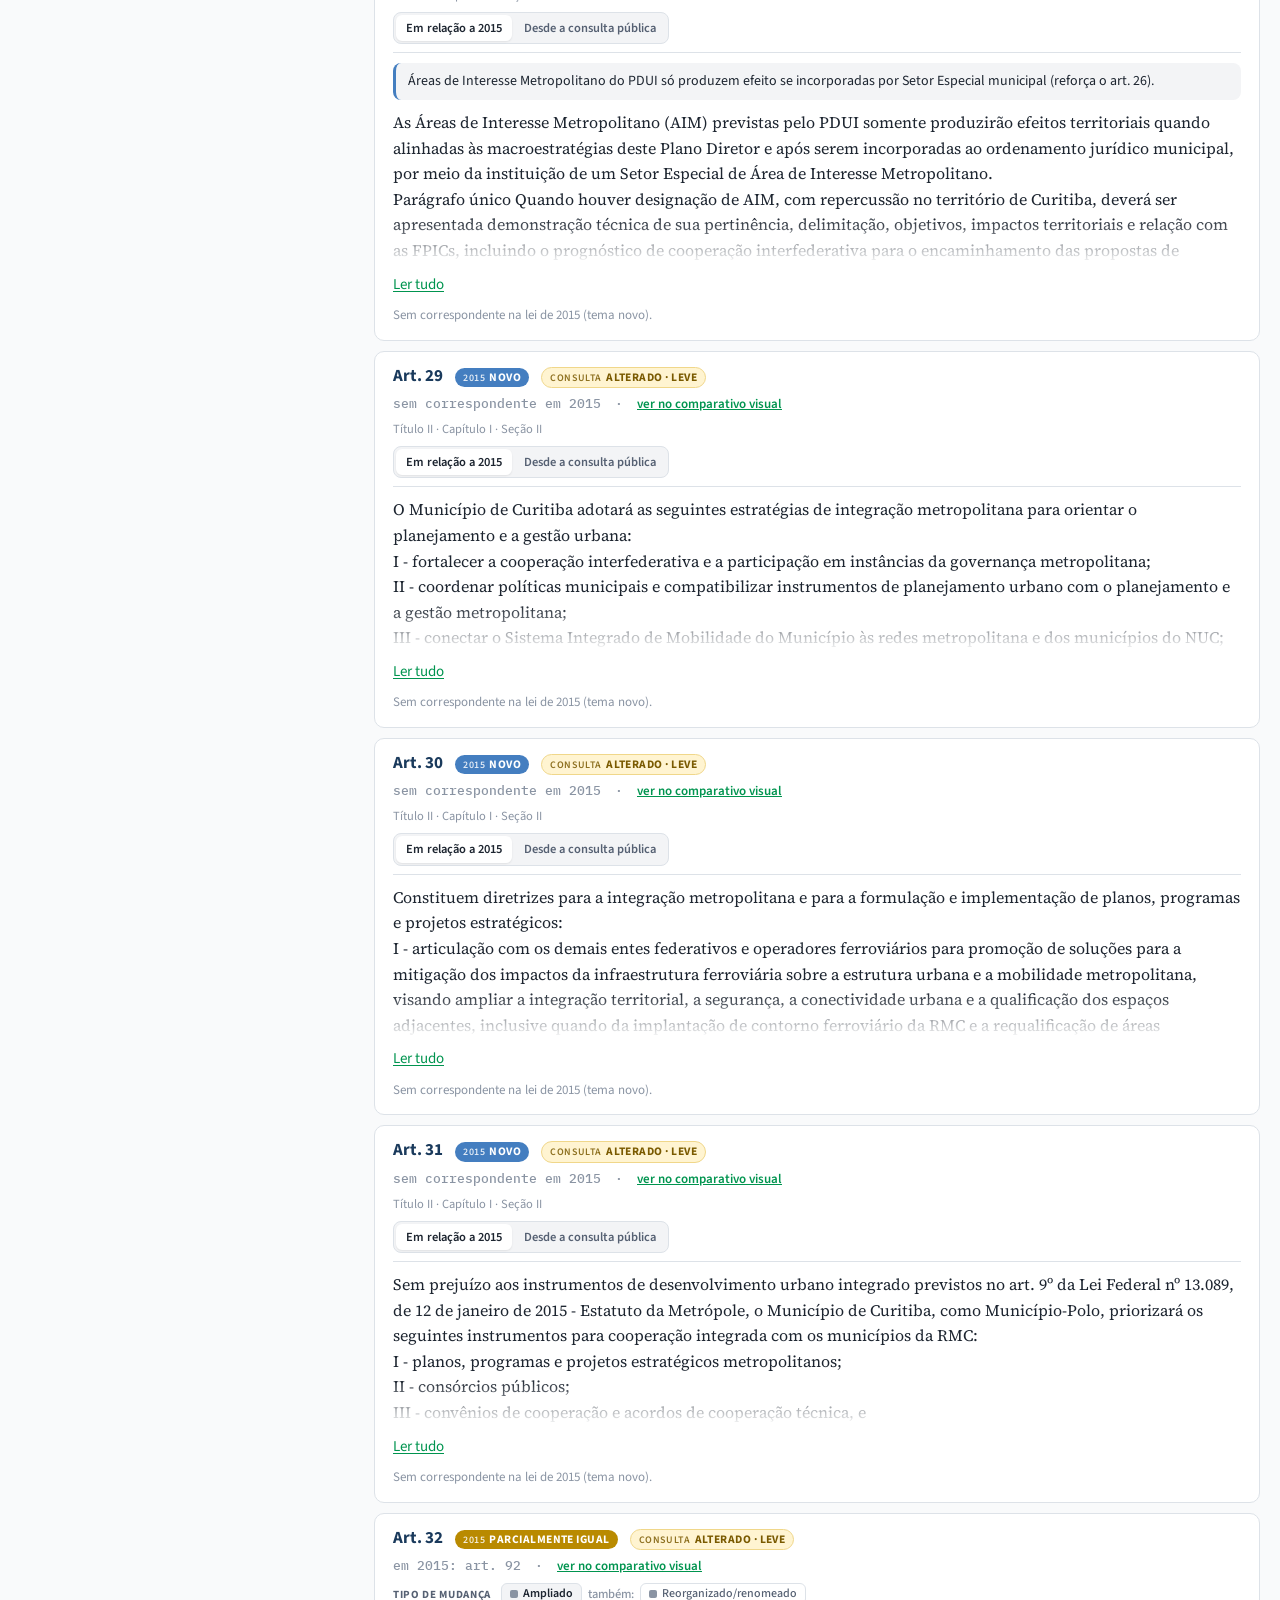
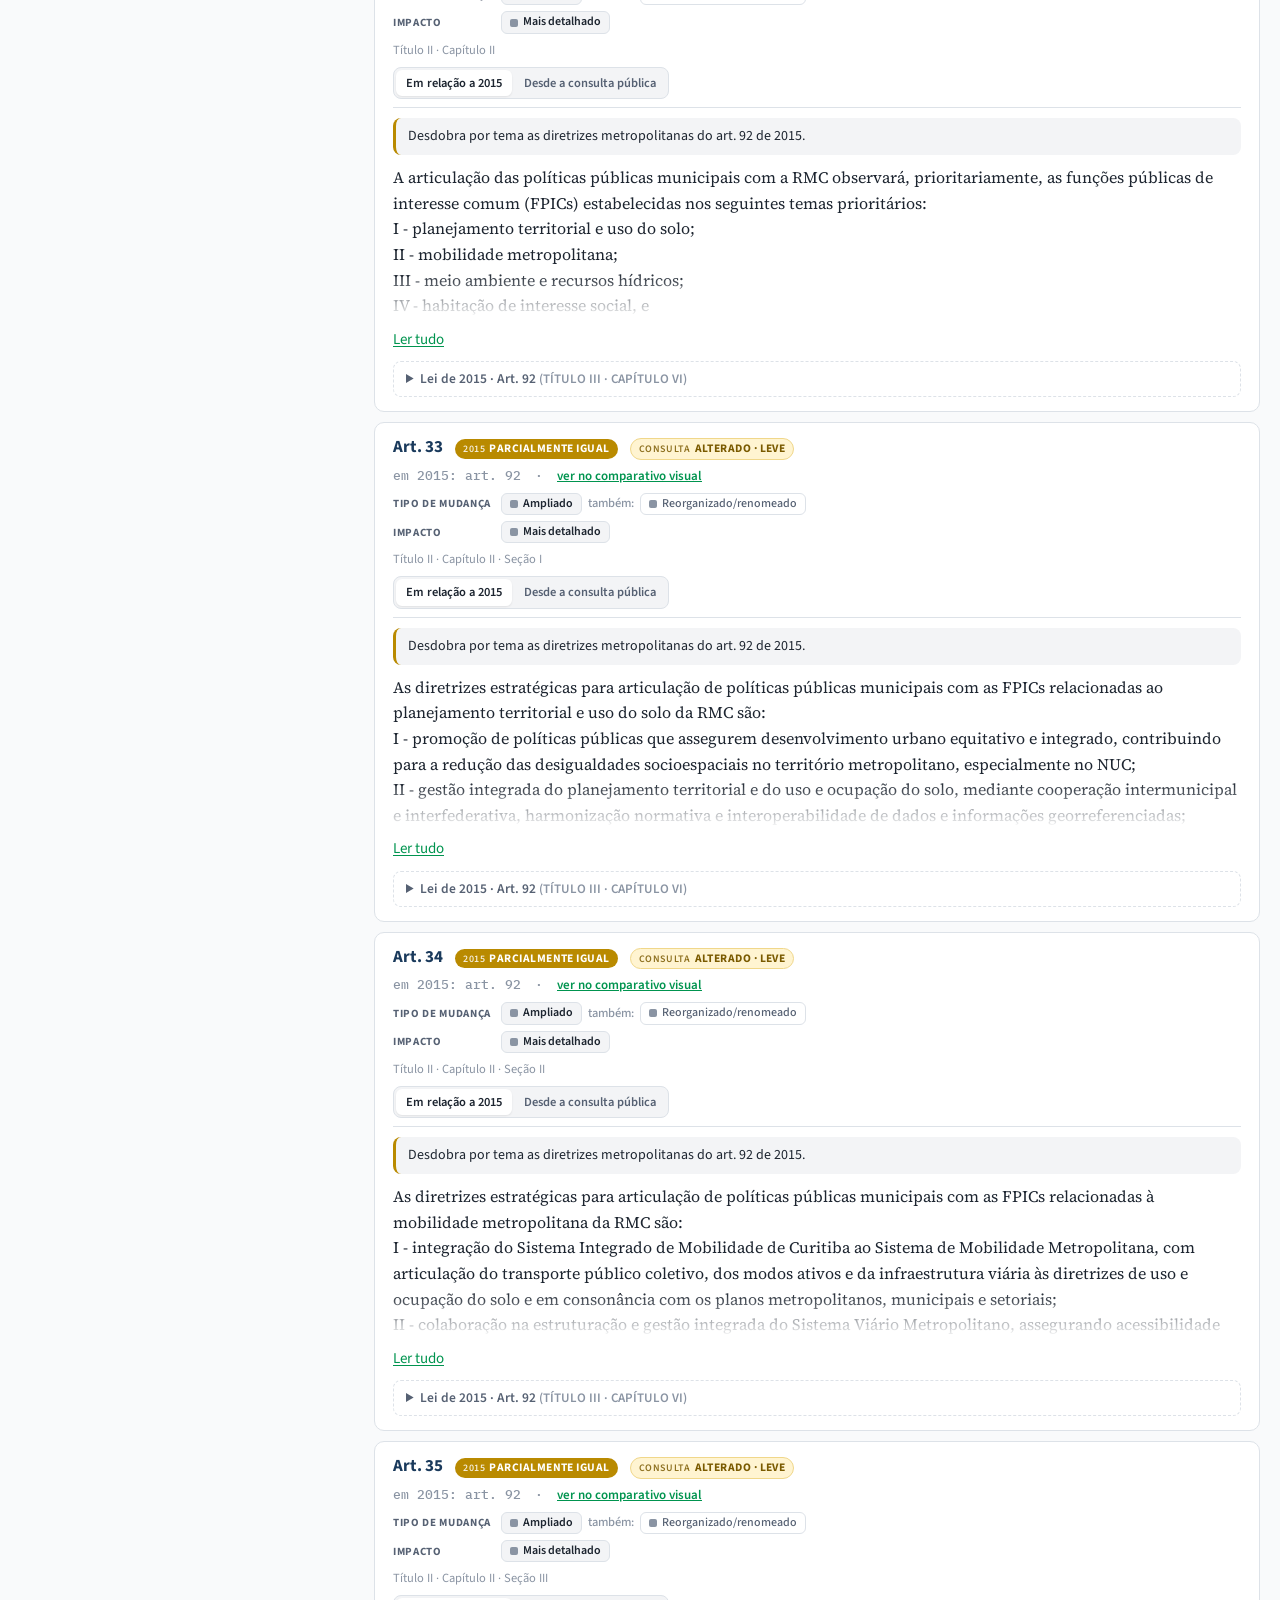
==== commit 057d48e1: "Atualiza consulta para o Substitutivo Geral Rev.09 (CMC, 19/11/2026) - Índice, busca e grafo com os " ====
--- a/artigos.html
+++ b/artigos.html
@@ -16,7 +16,7 @@
 <link rel="preconnect" href="https://fonts.googleapis.com">
 <link rel="preconnect" href="https://fonts.gstatic.com" crossorigin>
 <link href="https://fonts.googleapis.com/css2?family=Source+Sans+3:wght@400;500;600;700&family=Source+Serif+4:opsz,wght@8..60,400;8..60,600&family=IBM+Plex+Mono:wght@400;500&display=swap" rel="stylesheet">
-<link rel="stylesheet" href="assets/estilo.css?v=20261104">
+<link rel="stylesheet" href="assets/estilo.css?v=20261123">
 <style>
   :root { --s-igual: #00944F; --s-parcial: #B98A00; --s-novo: #447EC0; --s-contra: #C8323C; --s-sem: #8A94A3; }
   .grade { display: grid; grid-template-columns: 340px minmax(0, 1fr); gap: 14px; align-items: start; }
@@ -117,9 +117,9 @@
 <div class="page wide">
   <header class="topo">
     <span class="selo">Ferramenta da Comissão · Câmara Municipal de Curitiba</span>
-    <p class="eyebrow">Revisão do Plano Diretor · Lei nº 14.771/2015 · consulta pública (jul/2026) · Rev.05 r1 (out/2026)</p>
+    <p class="eyebrow">Revisão do Plano Diretor · Lei nº 14.771/2015 · consulta pública (jul/2026) · Rev.09 CMC (nov/2026)</p>
     <h1>Artigo por artigo</h1>
-    <p class="subtitulo">Cada um dos 355 artigos da nova minuta comparado de duas formas: com a lei em vigor (Lei nº 14.771/2015) e com a versão da consulta pública (julho/2026). Também lista os artigos da lei de 2015 que a nova minuta não traz.</p>
+    <p class="subtitulo">Cada um dos 360 artigos da nova minuta comparado de duas formas: com a lei em vigor (Lei nº 14.771/2015) e com a versão da consulta pública (julho/2026). Também lista os artigos da lei de 2015 que a nova minuta não traz.</p>
   </header>
 
   <nav class="abas" aria-label="Seções da ferramenta">
@@ -138,7 +138,7 @@
     <div class="art-acoes" style="justify-content:space-between">
       <h2>Filtrar</h2>
       <span class="seg" id="g" role="group" aria-label="O que listar">
-        <button type="button" data-g="novos" aria-pressed="true">Artigos da nova minuta (355)</button>
+        <button type="button" data-g="novos" aria-pressed="true">Artigos da nova minuta (360)</button>
         <button type="button" data-g="antigos" aria-pressed="false">Artigos da lei de 2015 (194)</button>
       </span>
     </div>
@@ -206,9 +206,9 @@
   <footer class="rodape" id="rodape"></footer>
 </div>
 
-<script src="dados/lei2015_x_rev05.js?v=20261104"></script>
-<script src="dados/versoes_jul_out.js?v=20261104"></script>
-<script src="dados/justificativas.js?v=20261104"></script>
+<script src="dados/lei2015_x_rev09.js?v=20261123"></script>
+<script src="dados/versoes_jul_out.js?v=20261123"></script>
+<script src="dados/justificativas.js?v=20261123"></script>
 <script>
 (() => {
   const D = window.LEI2015, VS = window.VERSOES, J = window.JUSTIFICATIVAS || {};
@@ -291,7 +291,7 @@
   const c = (f) => NOV.filter(f).length;
   const opDepois = (a) => a.sit === 'Em oposição' && (a.sj === 'Alterado' || a.sj === 'Novo');
   $('numeros').innerHTML = [
-    ['355', 'artigos na nova minuta', '', ''],
+    [String(D.novos.length), 'artigos na nova minuta', '', ''],
     [c((a) => a.sit === 'Em oposição'), 'em oposição à lei de 2015', 'vermelho', ''],
     [c((a) => a.sit === 'Novo'), 'novos em relação a 2015', 'azul', ''],
     [c((a) => a.sj === 'Alterado'), 'alterados desde a consulta', 'ouro', ''],
@@ -351,7 +351,7 @@
         return `<td><button type="button" data-cruz="${r}|${s}" class="${on ? 'on' : ''}${k ? '' : ' zero'}" title="${r} em relação a 2015 · ${s} desde a consulta">${k}</button></td>`;
       }).join('') + `<td class="tot">${c((a) => a.sit === r)}</td></tr>`;
     }
-    h += '<tr><th class="lin">Total</th>' + SJ.map((s) => `<td class="tot">${c((a) => a.sj === s)}</td>`).join('') + '<td class="tot">355</td></tr></table>';
+    h += '<tr><th class="lin">Total</th>' + SJ.map((s) => `<td class="tot">${c((a) => a.sj === s)}</td>`).join('') + '<td class="tot">' + D.novos.length + '</td></tr></table>';
     $('cruz').innerHTML = h;
   }
   $('cruz').onclick = (e) => {
